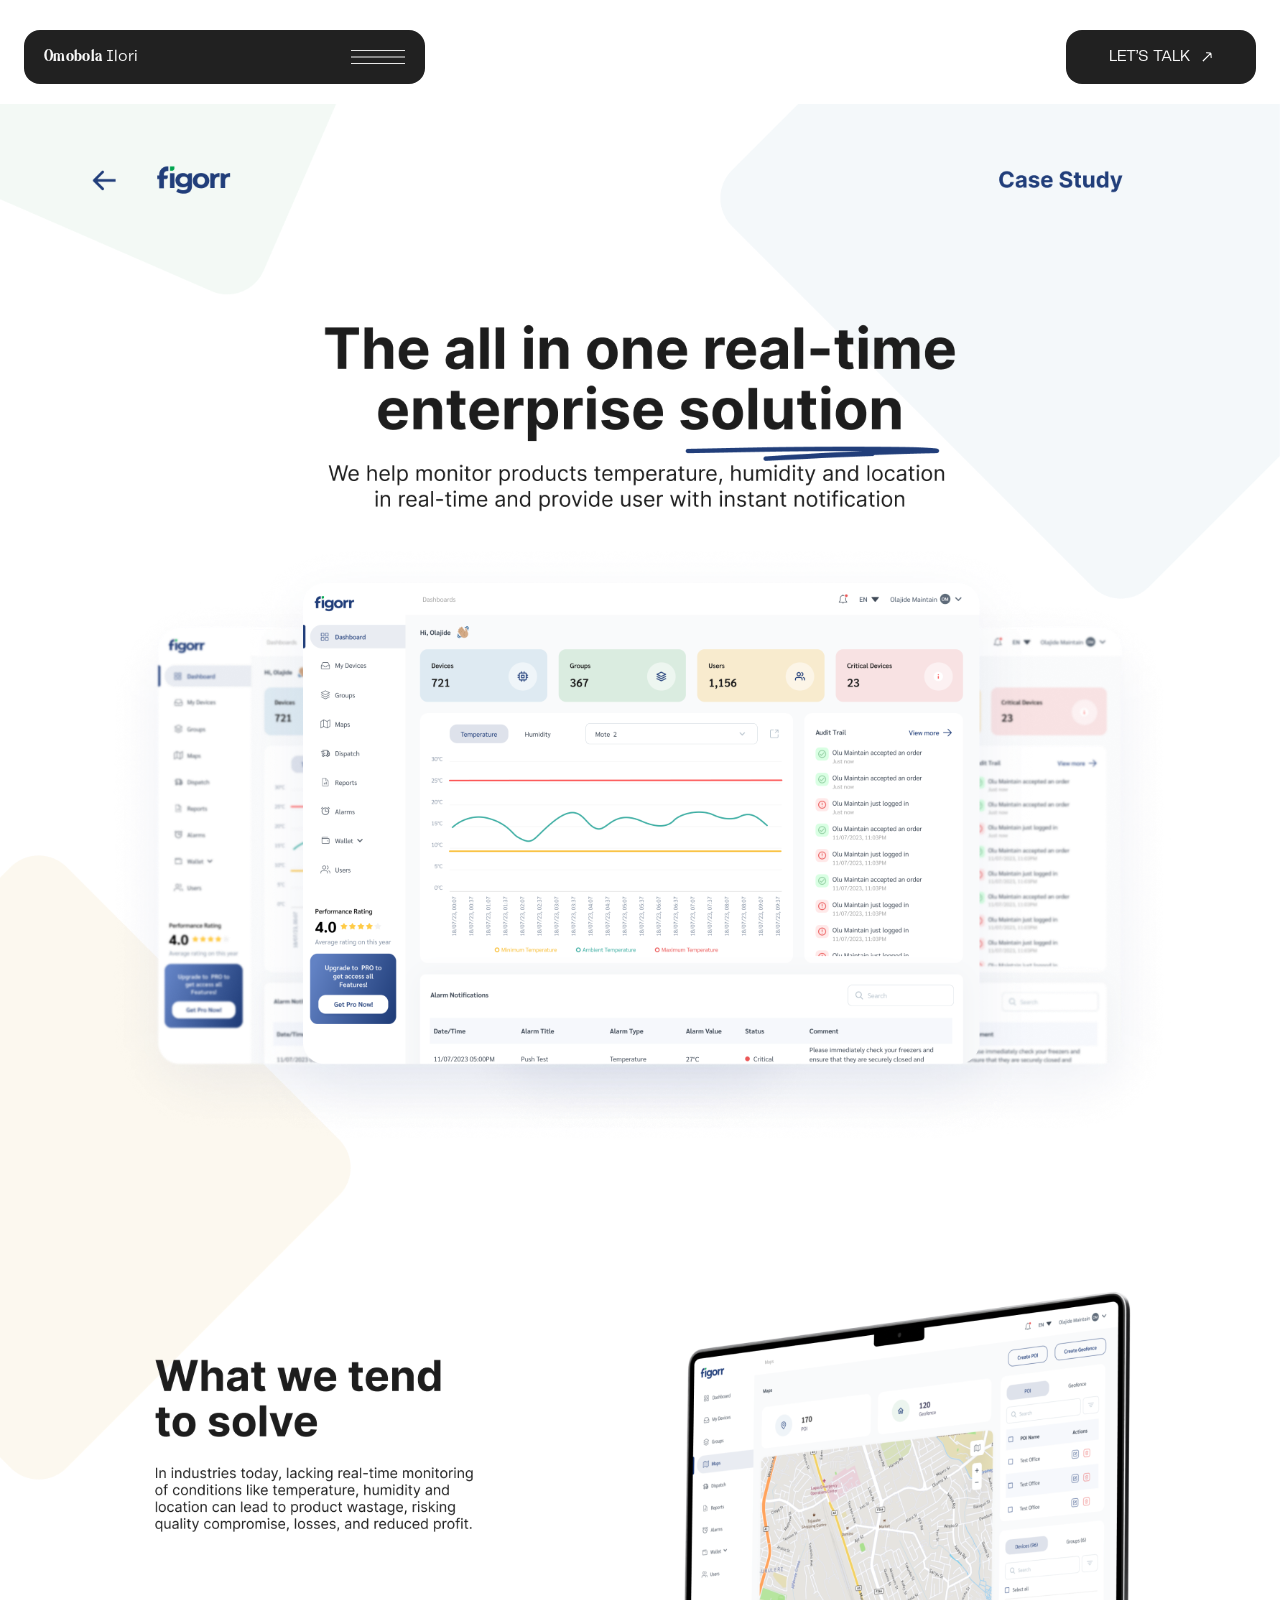
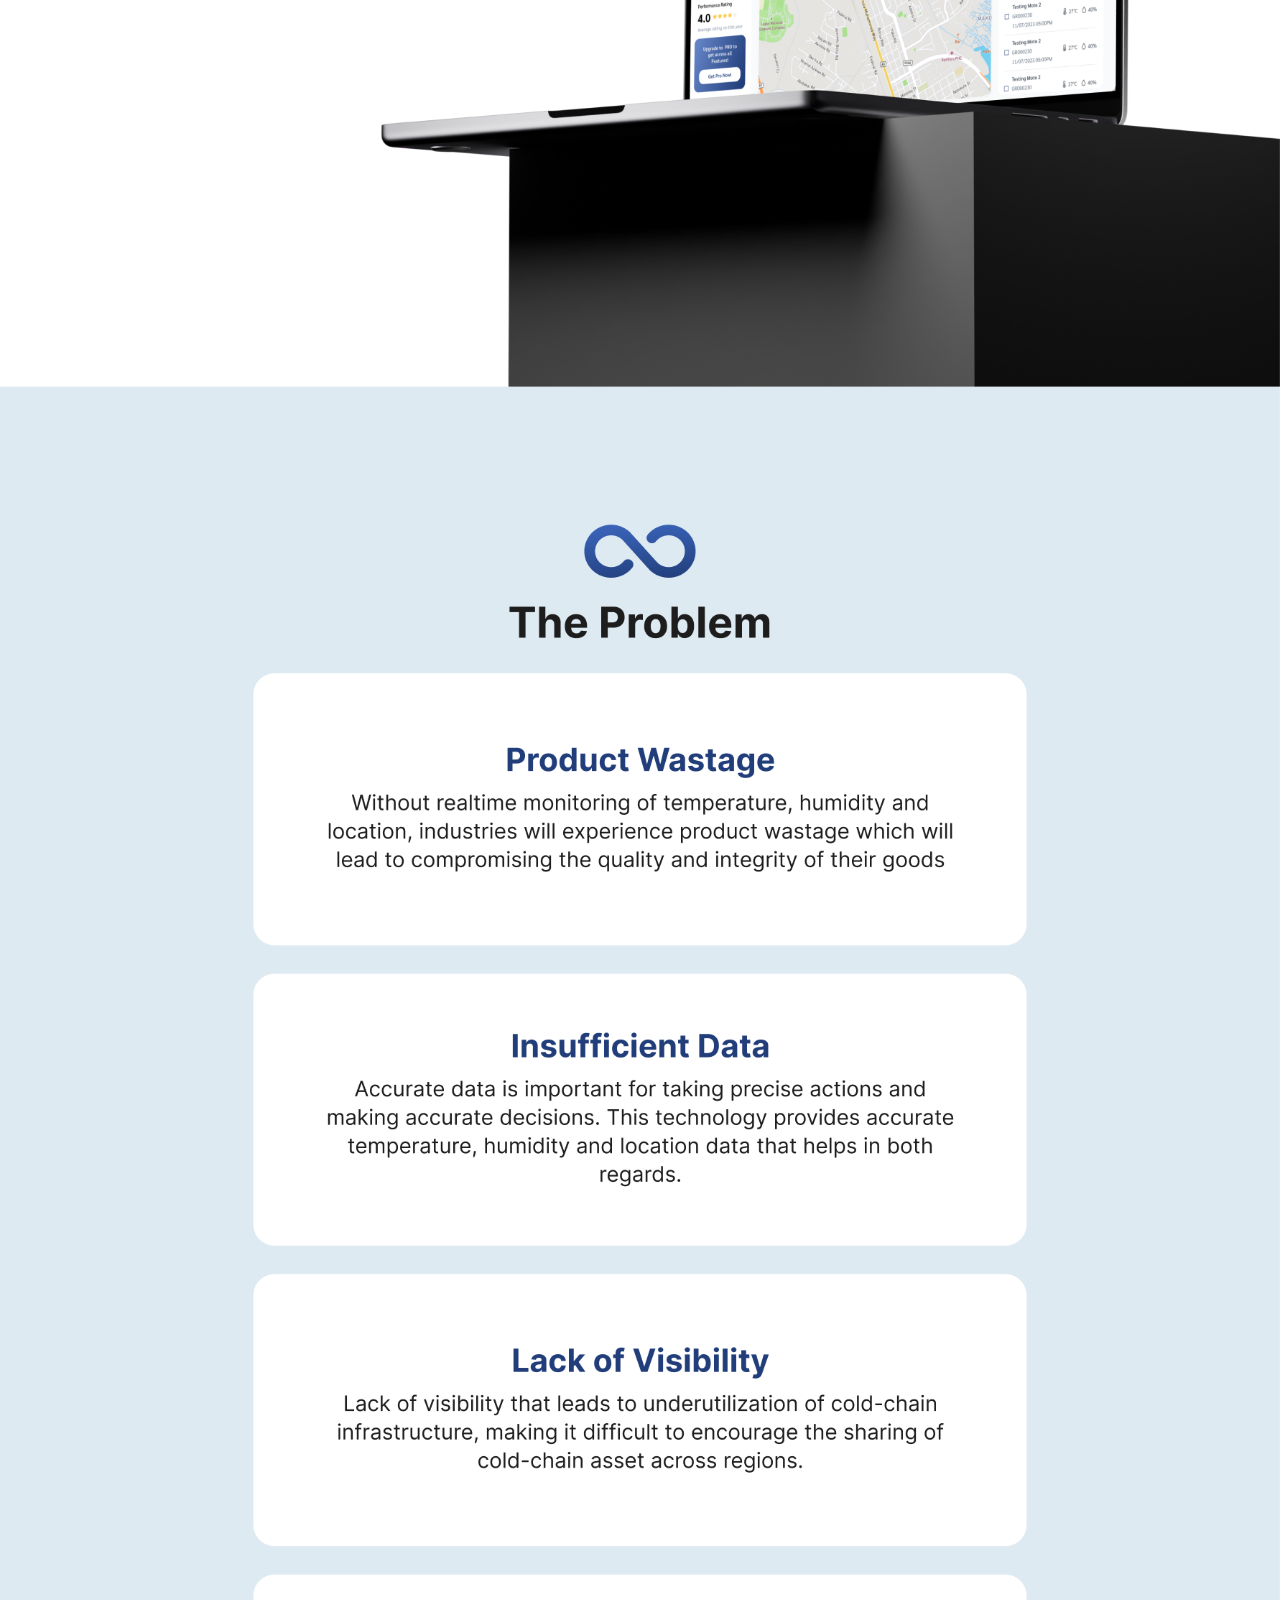
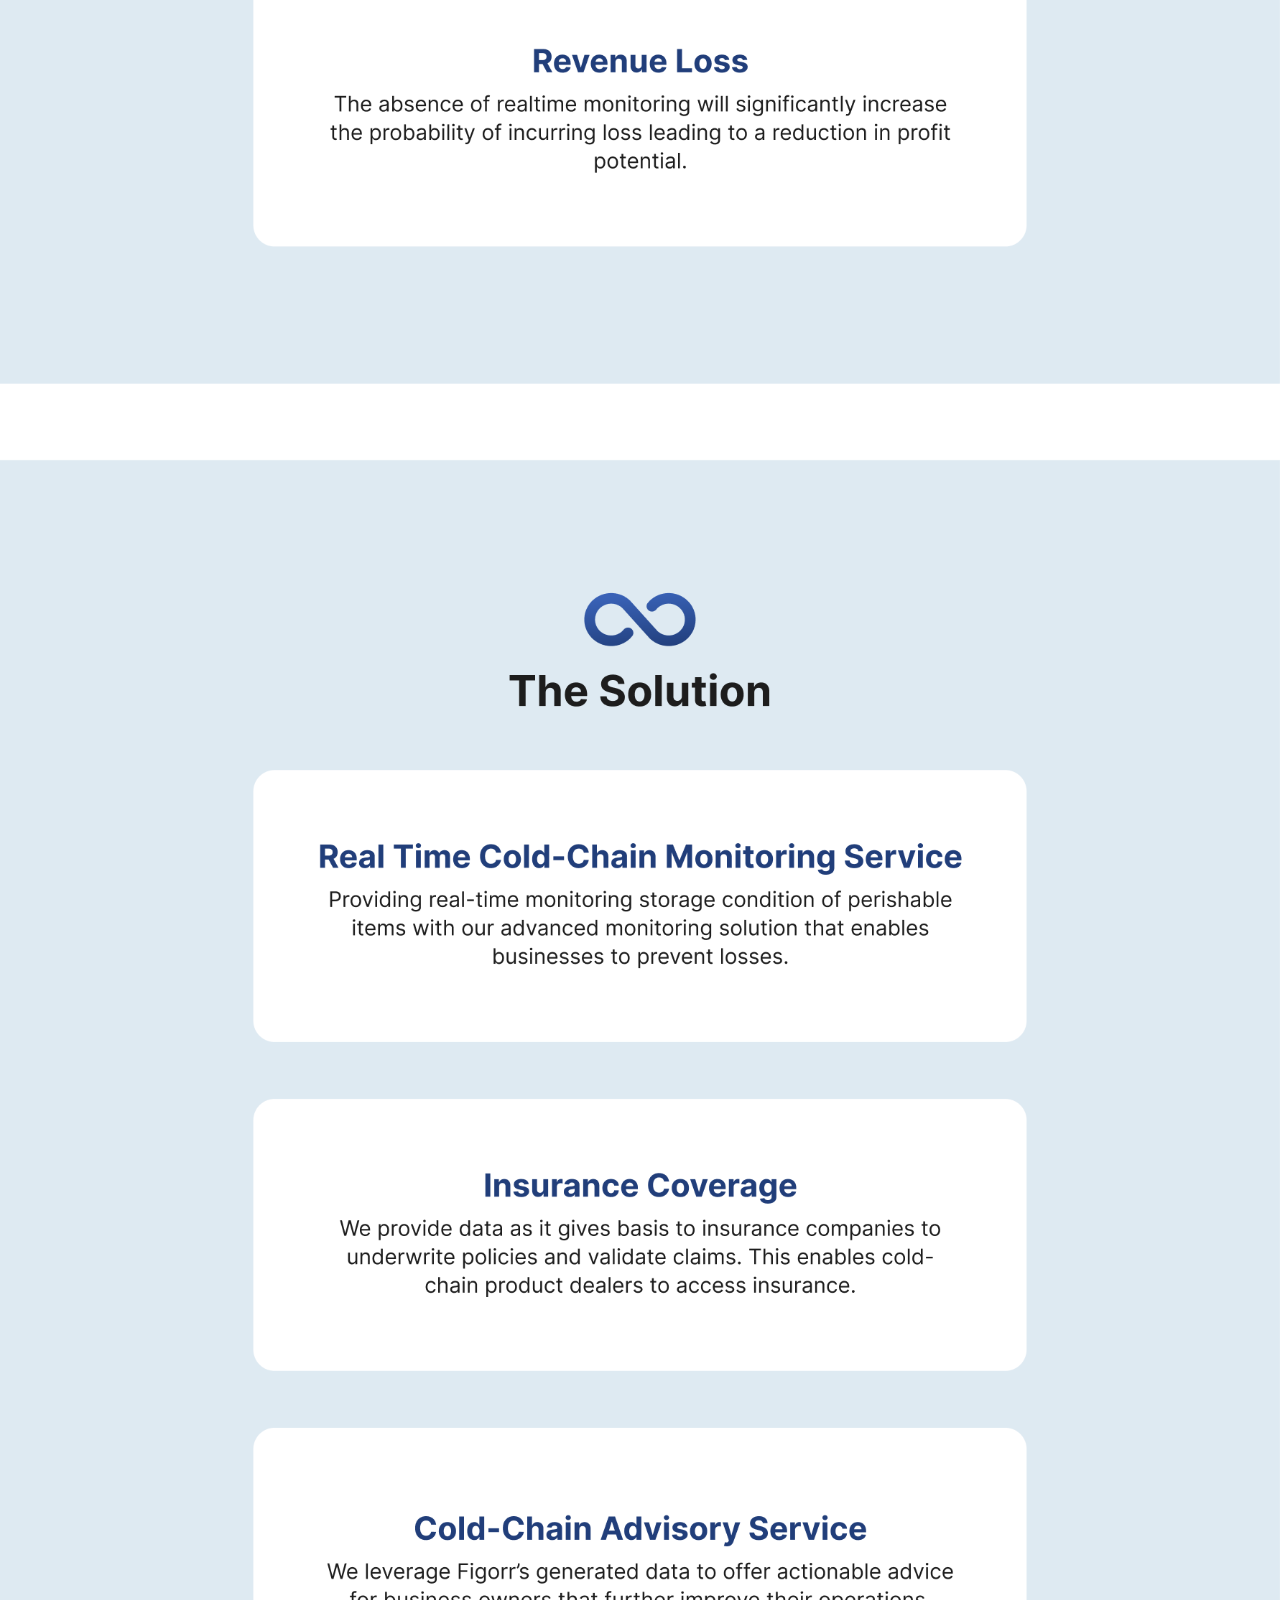
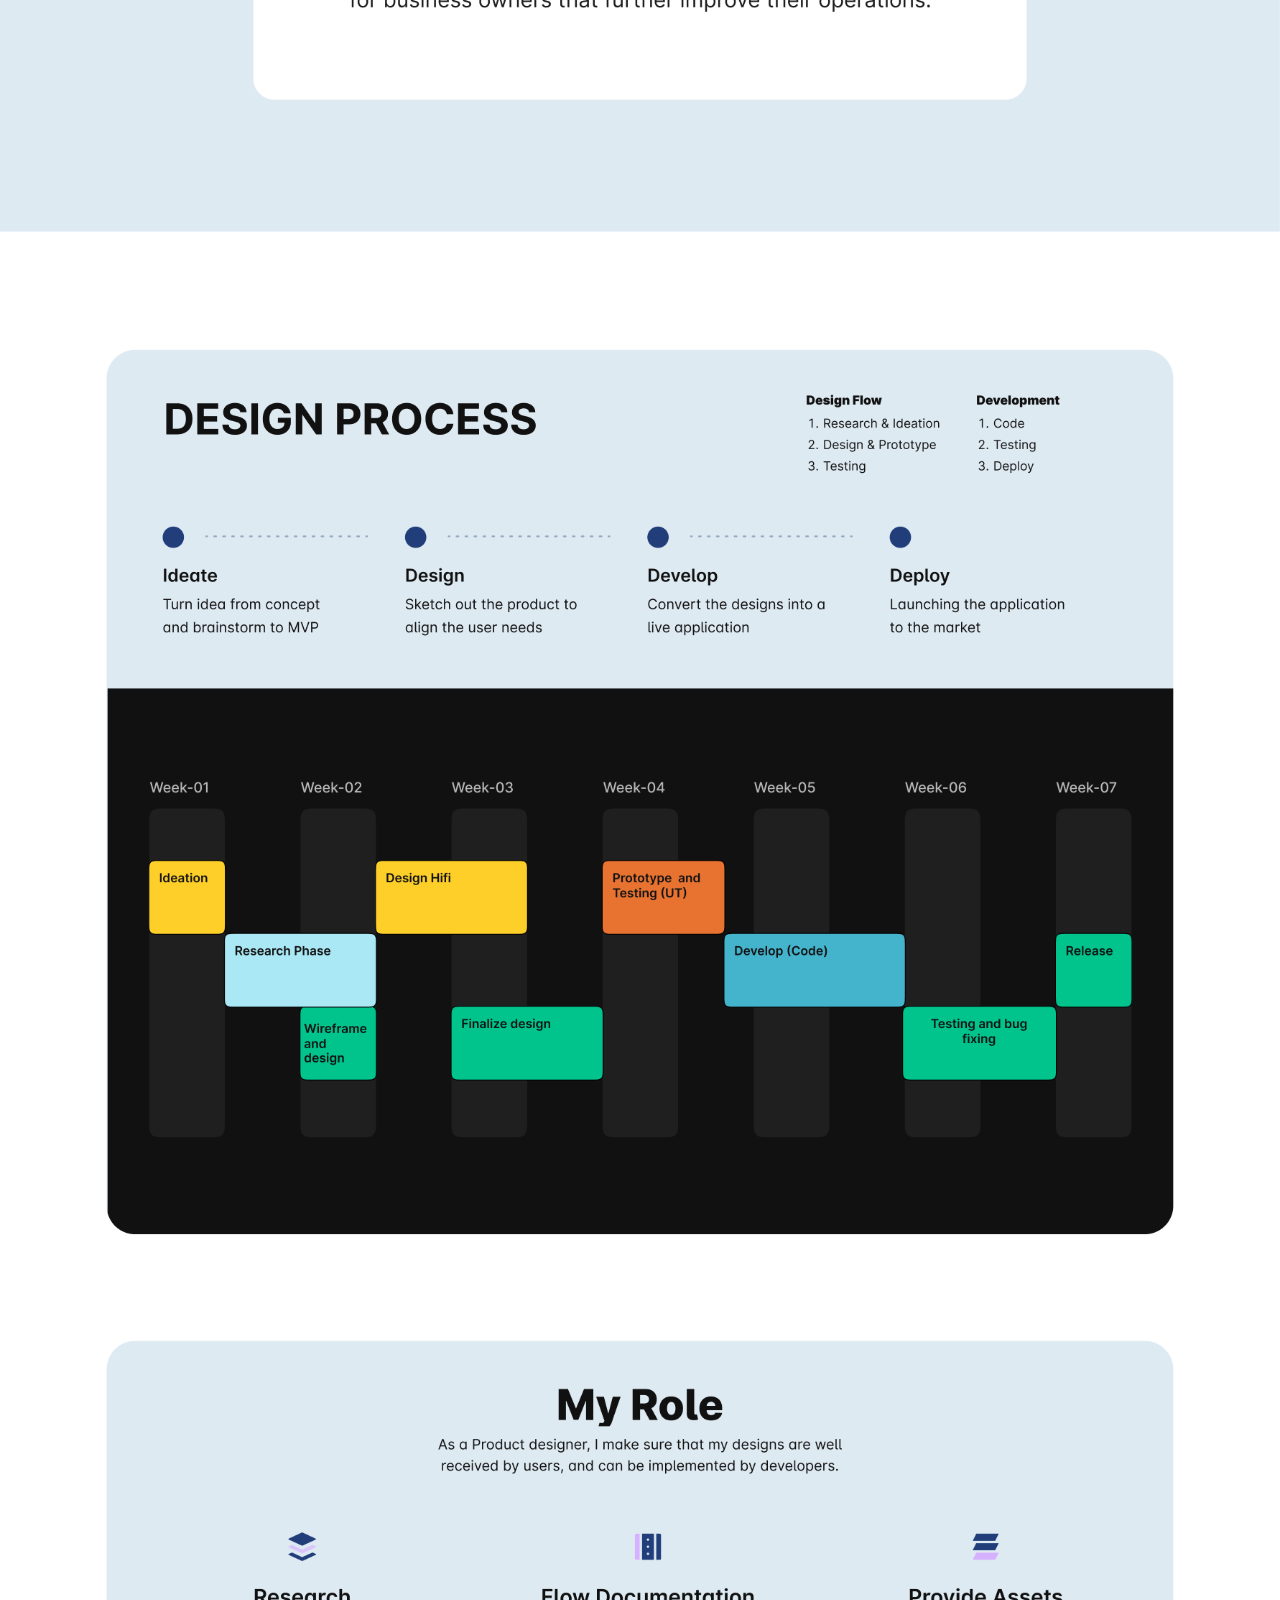
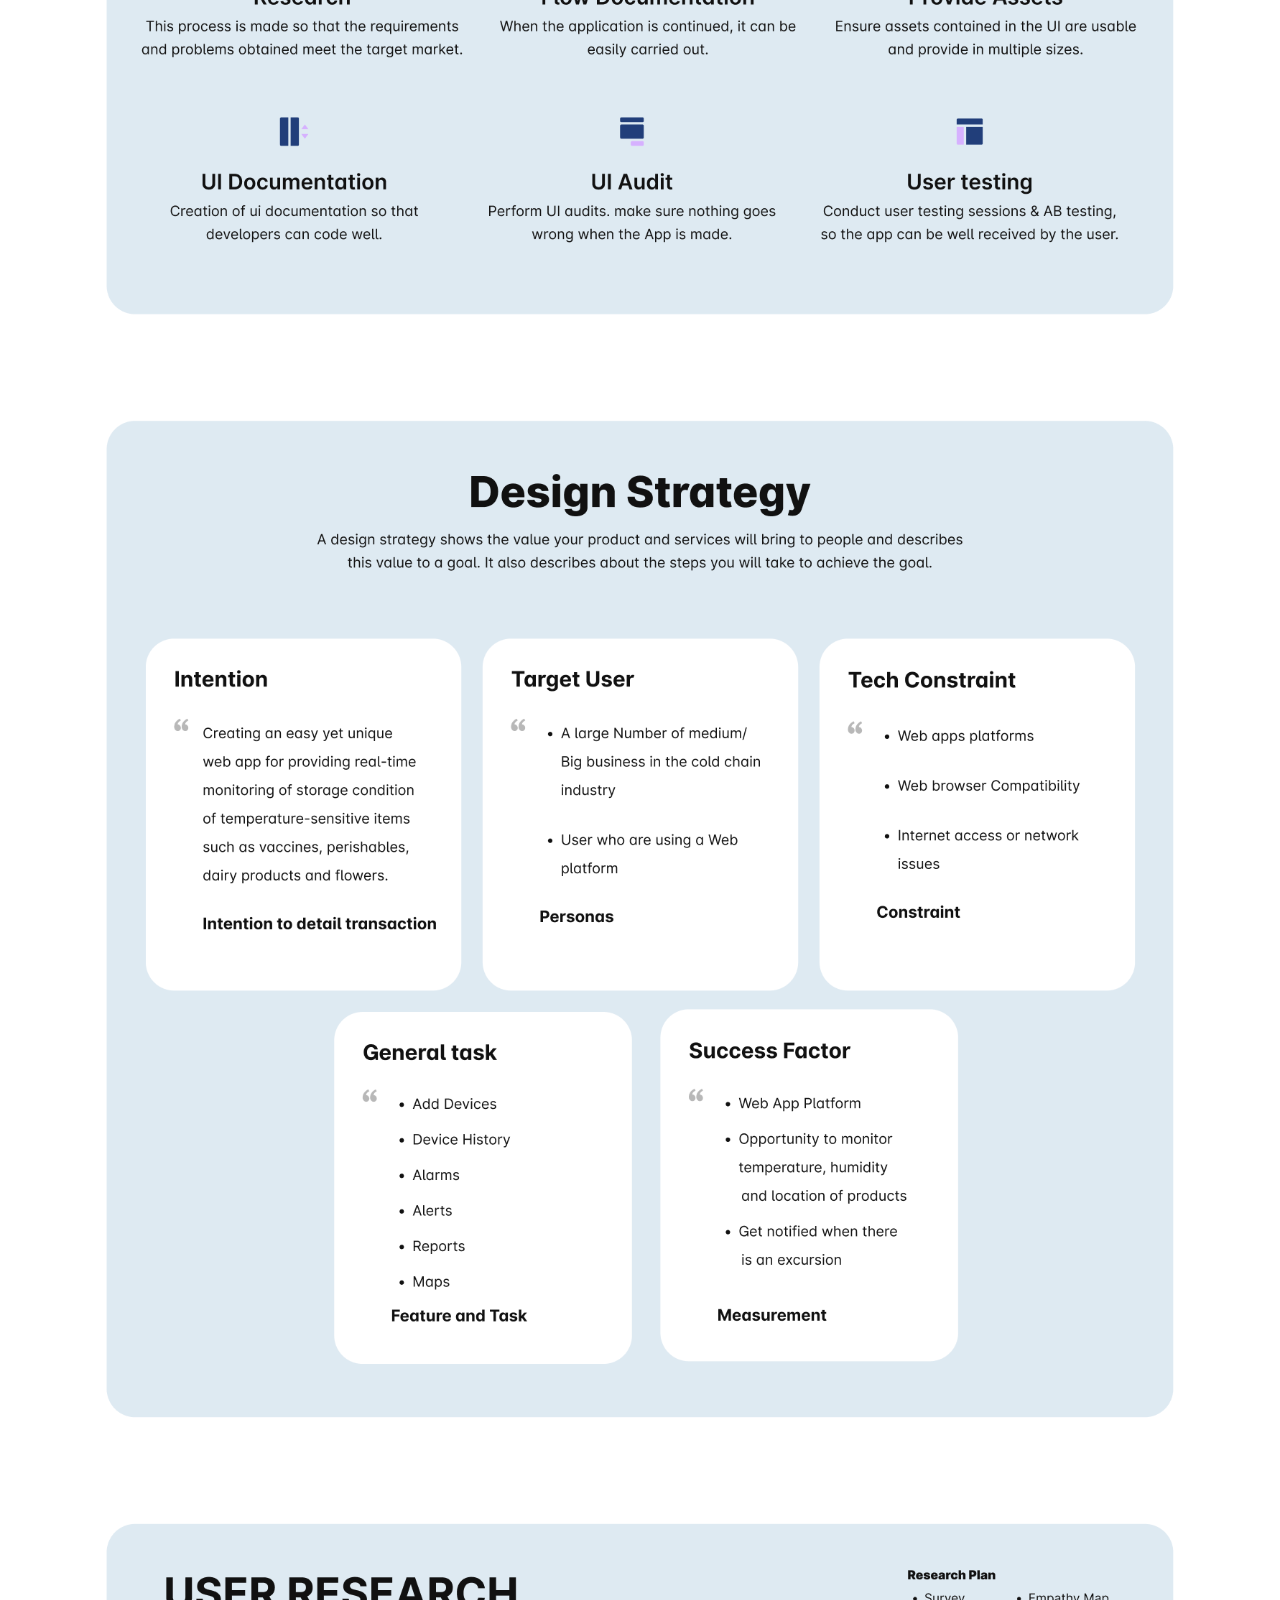
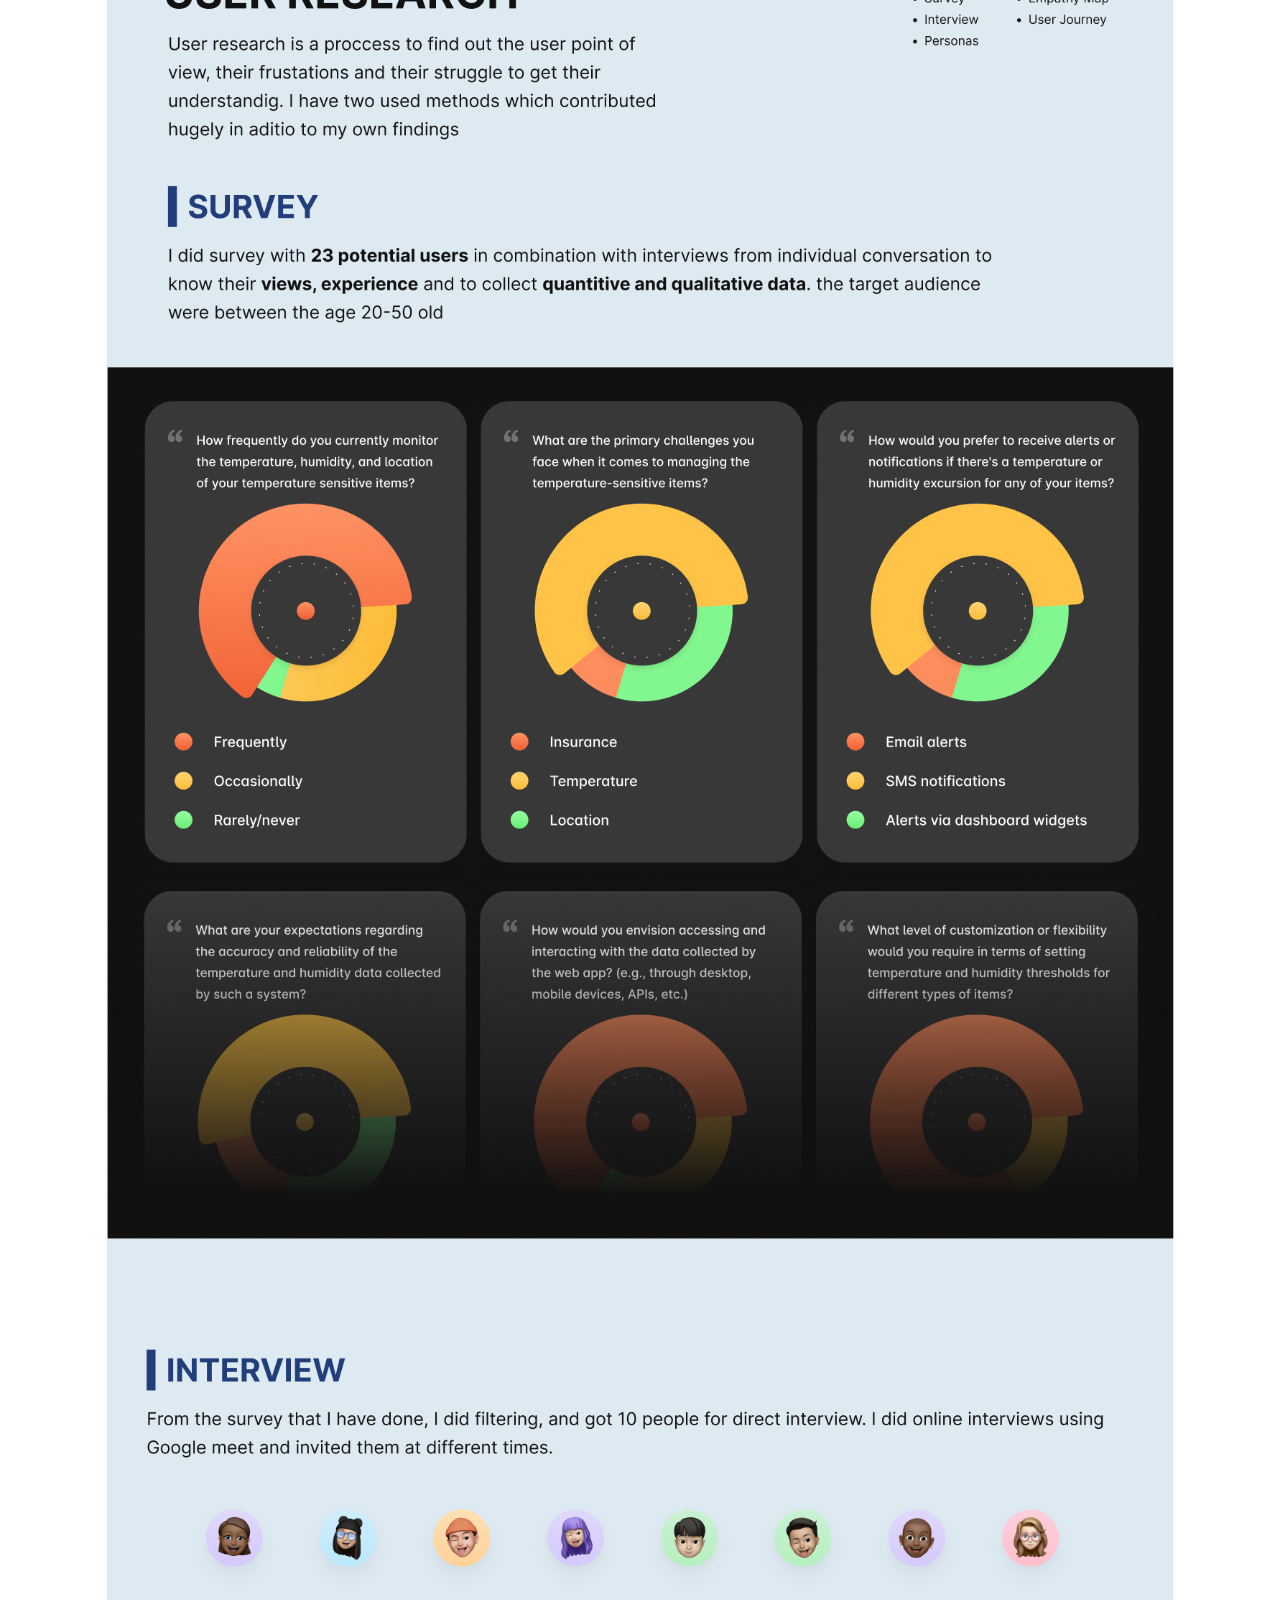
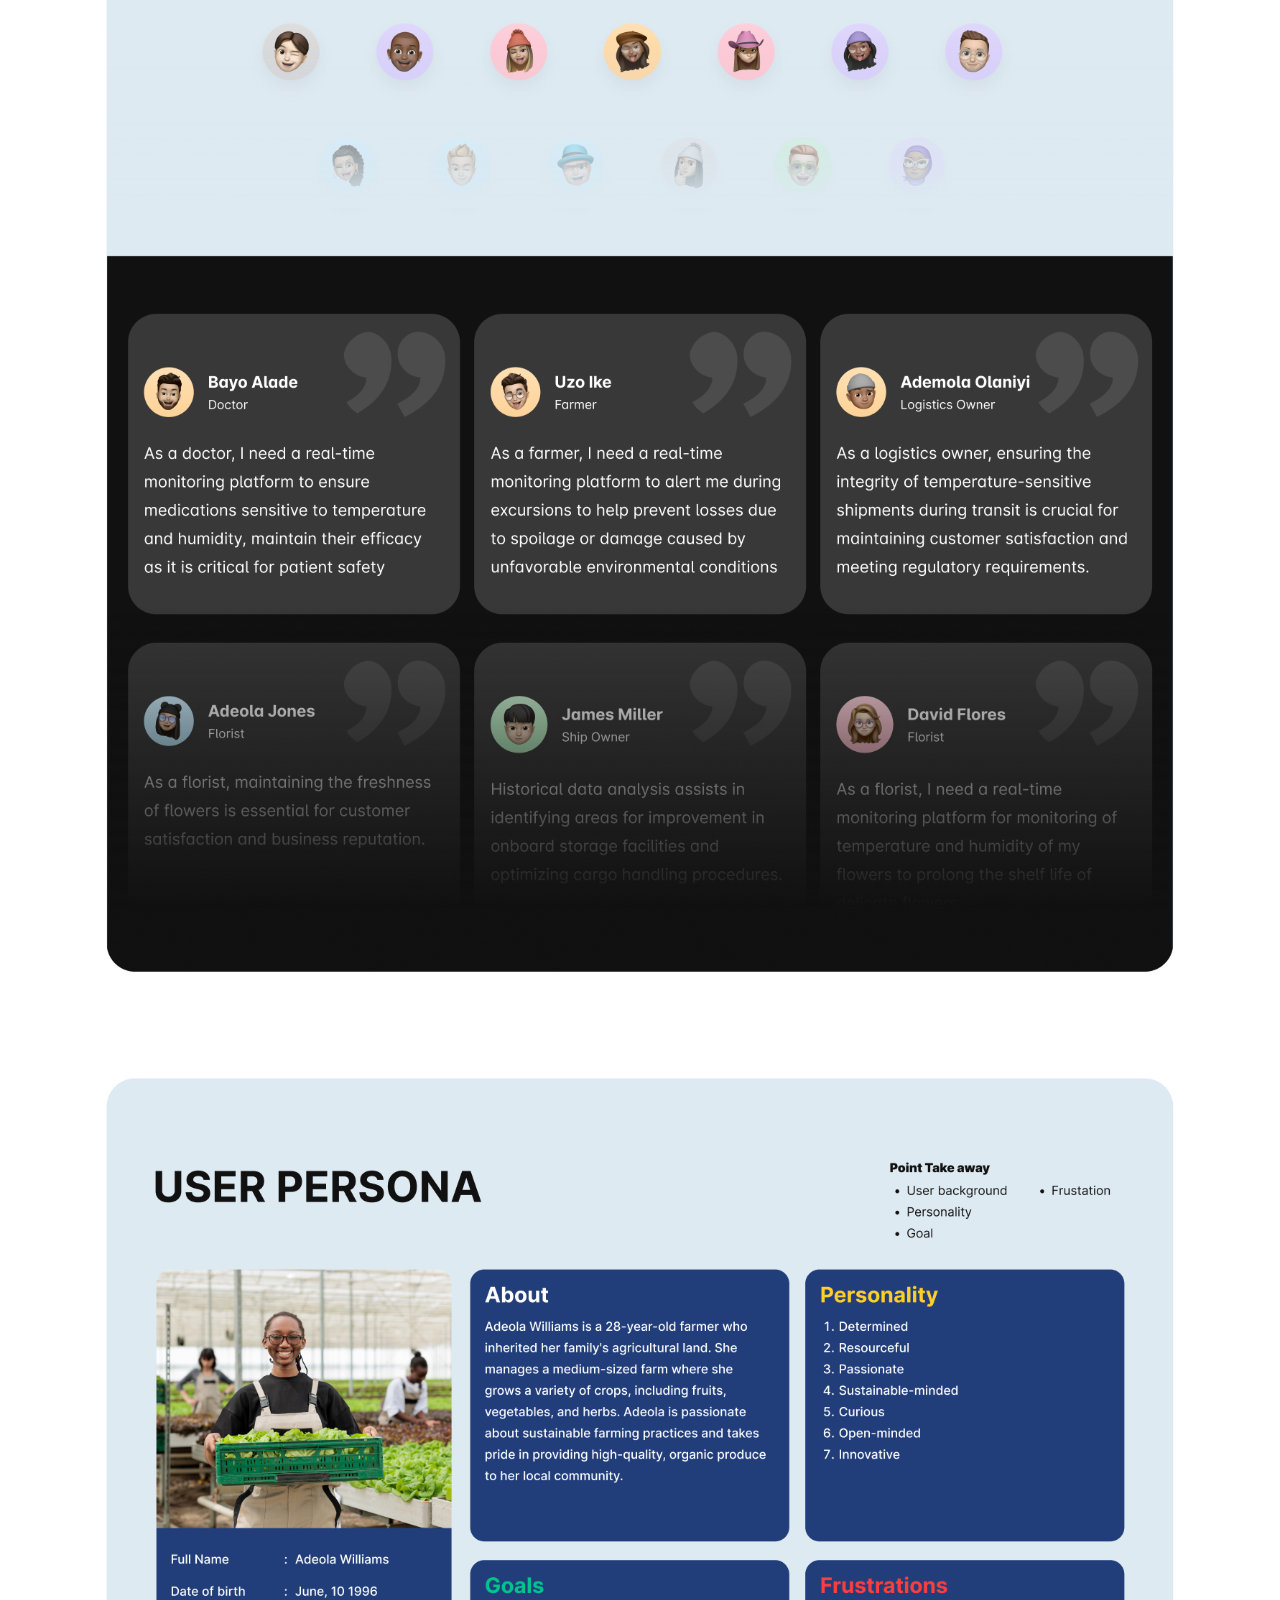
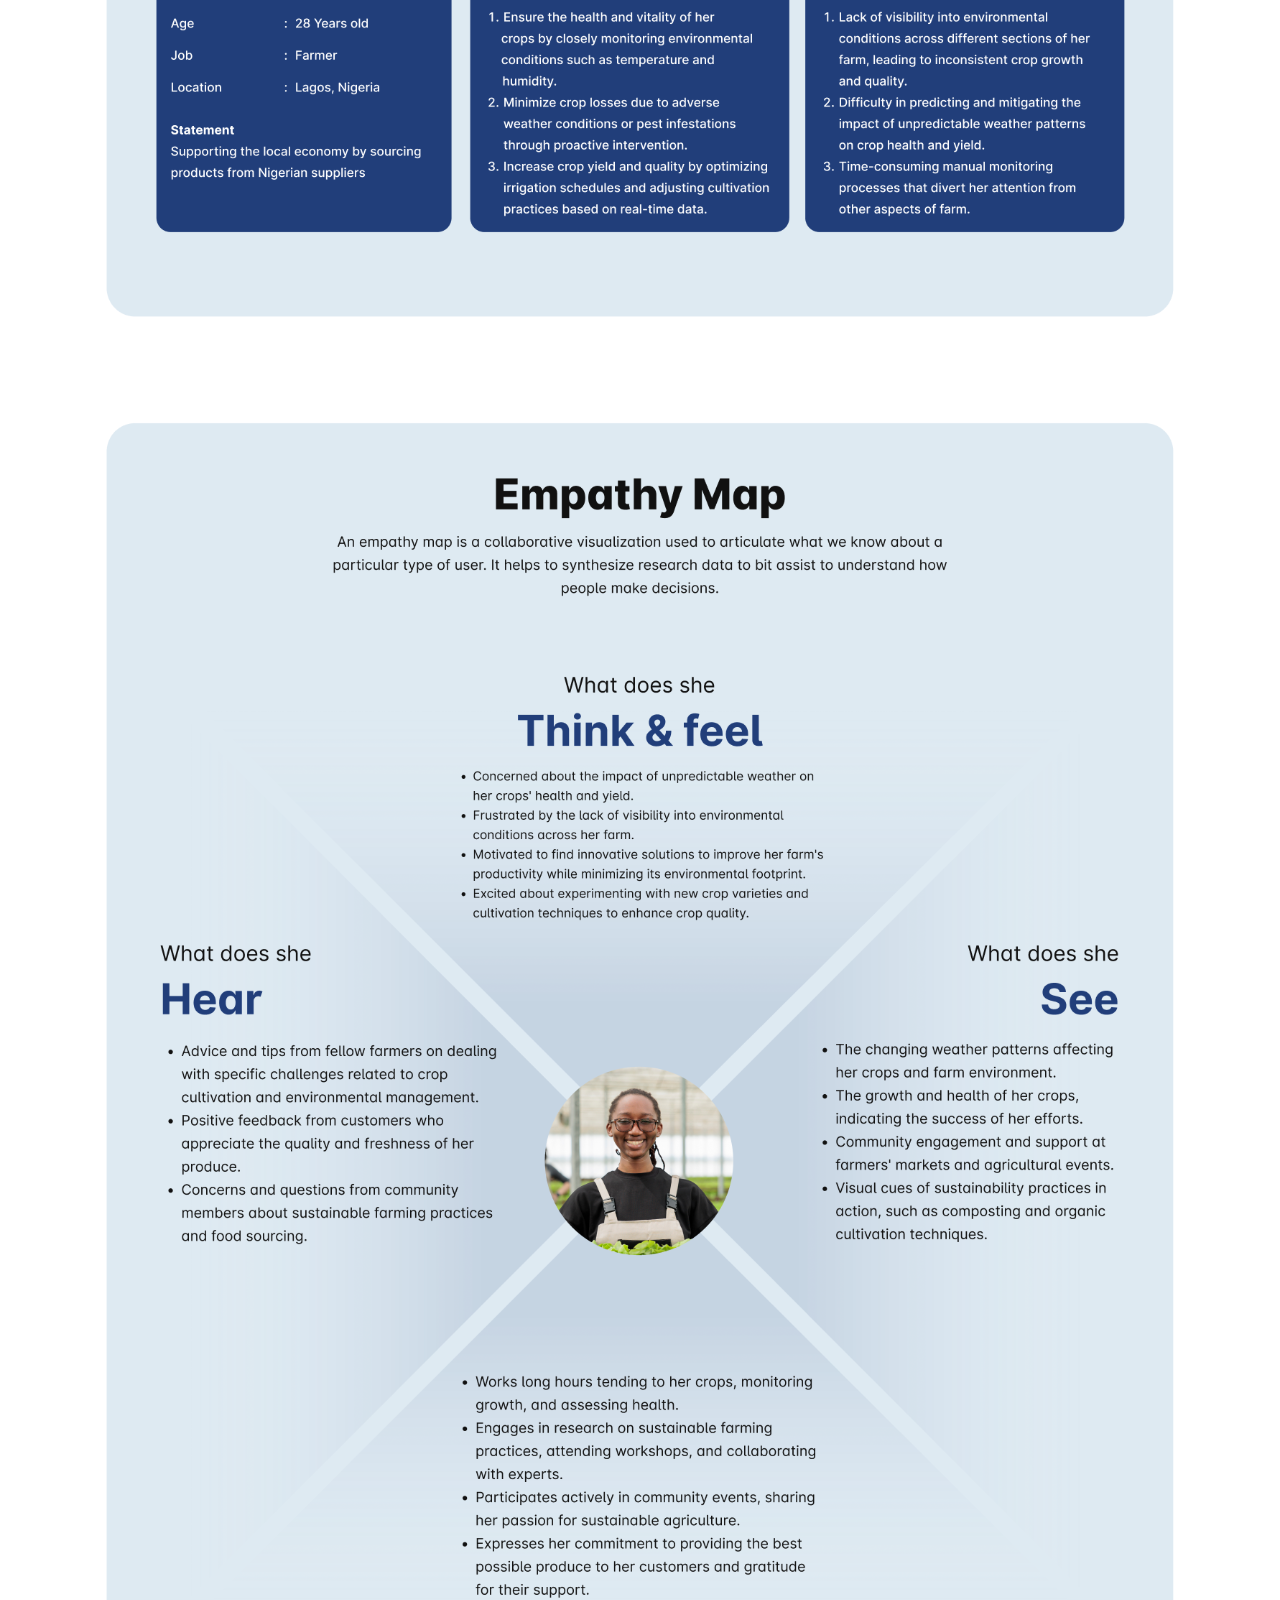
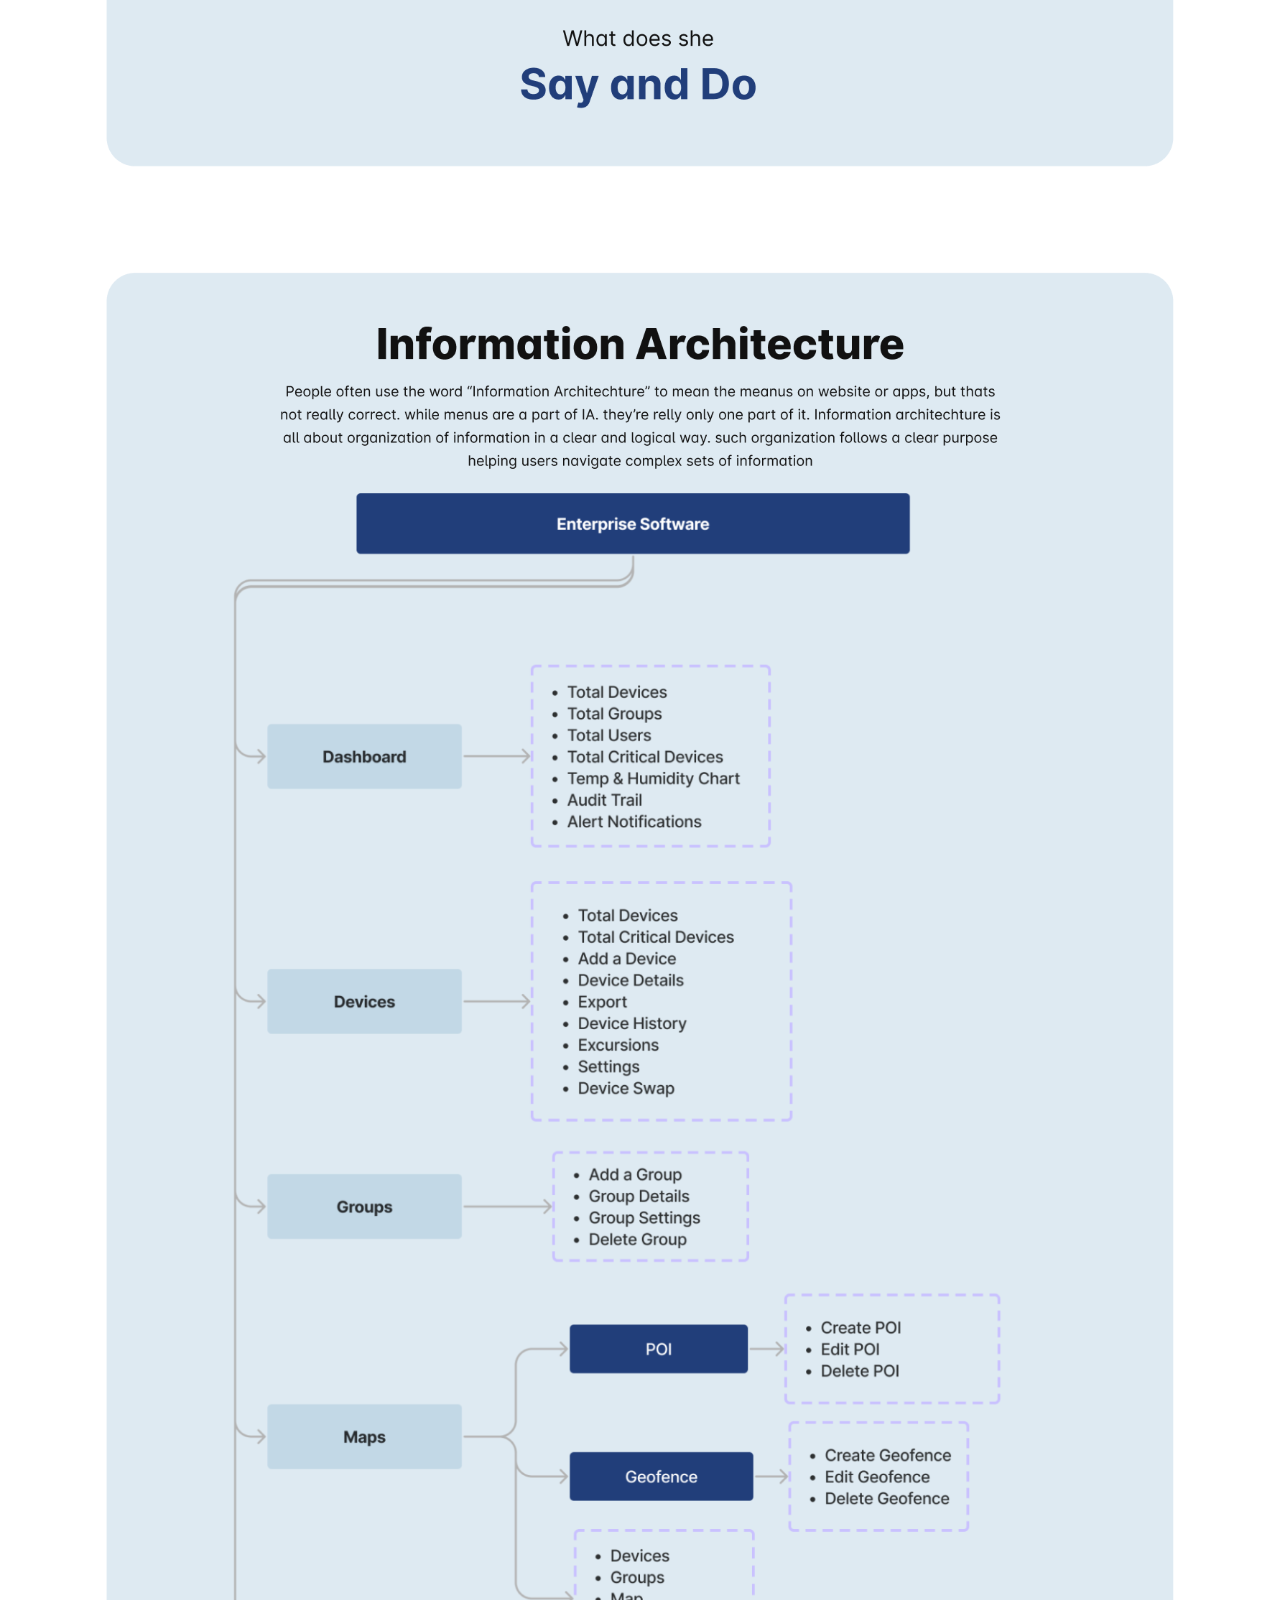
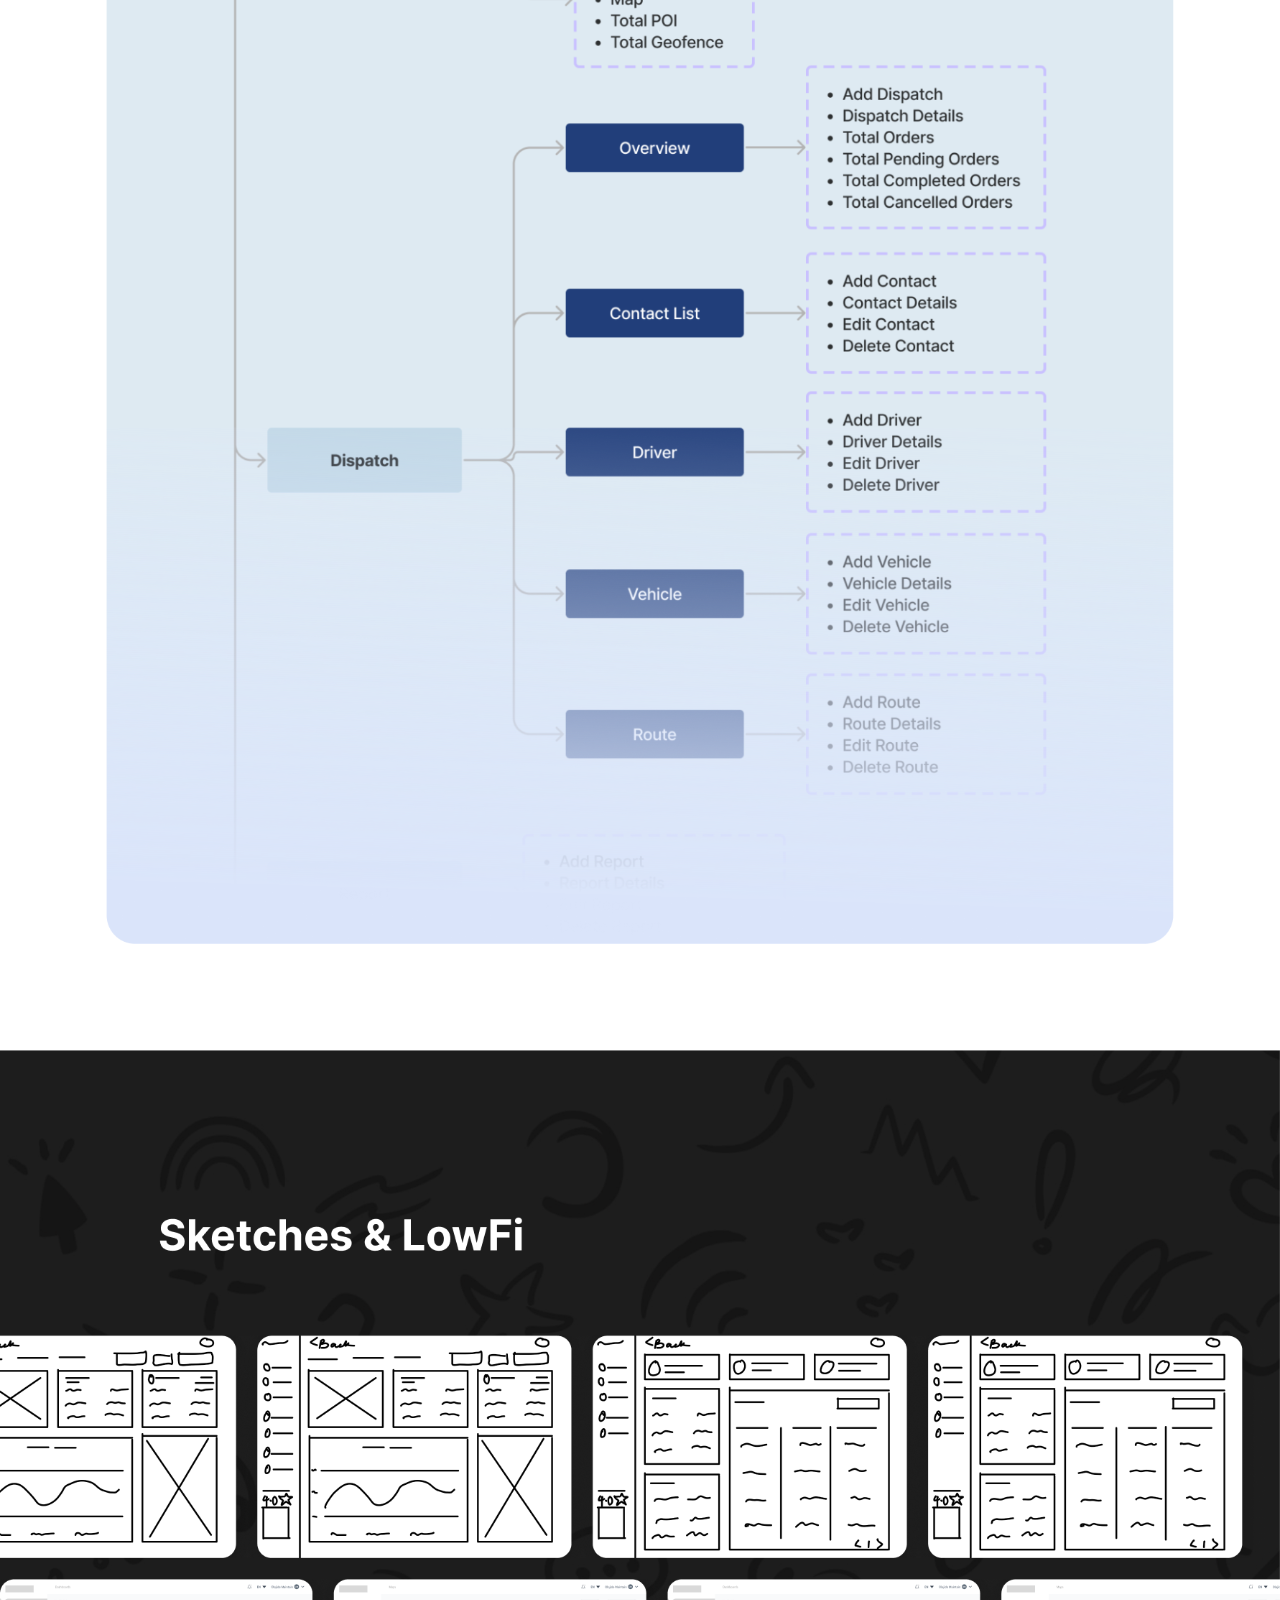
==== figorr-case-study.html @ 9725df2d "Update Acorn case study imagery" ====
<!doctype html>
<html lang="en">
  <head>
    <meta charset="UTF-8" />
    <meta name="viewport" content="width=device-width, initial-scale=1.0" />
    <meta name="description" content="Figorr enterprise product design case study by Omobola Ilori." />
    <title>Figorr Case Study | Omobola Ilori</title>
    <link rel="stylesheet" href="./styles.css?v=20260927-loader-6" />
  </head>
  <body class="case-study-body is-loading">
    <div class="site-loader" data-site-loader role="status" aria-live="polite" aria-label="Loading portfolio">
      <span class="site-loader-count" data-loader-count>000</span>
    </div>
    <main class="case-study-page" data-node-id="1:37743">
      <header class="site-header" aria-label="Primary navigation">
        <div class="brand-menu">
          <div class="brand-menu-head">
            <a class="brand" href="./index.html" aria-label="Omobola Ilori home"><span class="brand-mark">Omobola</span> Ilori</a>
            <button class="menu-button" type="button" aria-label="Open menu" aria-expanded="false" aria-controls="site-menu">
              <img class="menu-open-icon" src="./assets/images/menu-lines.svg" alt="" />
              <img class="menu-close-icon" src="./assets/images/menu-close.svg" alt="" />
            </button>
          </div>
          <nav id="site-menu" class="menu-panel" aria-label="Site pages" aria-hidden="true">
            <div class="menu-pages">
              <a href="./about.html">About</a>
              <a href="./works.html">Works</a>
              <a href="https://mail.google.com/mail/u/0/?fs=1&amp;tf=cm&amp;source=mailto&amp;su=Let%27s+work+together&amp;to=bolailori16@gmail.com&amp;body=Hi+Omobola,%0D%0A%0D%0AI%27d+love+to+discuss+a+project+with+you.%0D%0A" target="_blank" rel="noreferrer">Contact</a>
            </div>
            <img class="menu-divider" src="./assets/images/menu-divider.svg" alt="" />
            <div class="menu-socials">
              <a href="http://linkedin.com/in/omobolailori" target="_blank" rel="noreferrer">LINKEDIN <img src="./assets/images/arrow.svg" alt="" /></a>
              <a href="https://www.behance.net/iloribola" target="_blank" rel="noreferrer">BEHANCE <img src="./assets/images/arrow.svg" alt="" /></a>
            </div>
          </nav>
        </div>
        <a class="talk-pill" href="https://mail.google.com/mail/u/0/?fs=1&amp;tf=cm&amp;source=mailto&amp;su=Let%27s+work+together&amp;to=bolailori16@gmail.com&amp;body=Hi+Omobola,%0D%0A%0D%0AI%27d+love+to+discuss+a+project+with+you.%0D%0A" target="_blank" rel="noreferrer">Let&rsquo;s talk <img src="./assets/images/arrow.svg" alt="" /></a>
      </header>

      <article class="figorr-case-study" aria-labelledby="figorr-case-title">
        <h1 id="figorr-case-title" class="sr-only">Figorr Enterprise Case Study</h1>
        <a class="case-study-back-link" href="./works.html" aria-label="Back to selected works"></a>
        <figure class="case-study-section">
          <img src="./assets/images/figorr-case/figorr-case-study.png" alt="Figorr enterprise product design case study" width="1782" height="32768" />
<section class="figorr-conclusion" aria-labelledby="figorr-conclusion-title" data-node-id="47:62907">
  <div class="figorr-conclusion-heading">
    <h2 id="figorr-conclusion-title">Conclusion</h2>
    <span class="figorr-conclusion-mark" aria-hidden="true"><img src="./assets/images/figorr-case/conclusion-love.svg" alt="" width="62" height="62" /></span>
  </div>
  <p>Thanks for reading. Create an account on&nbsp; <a href="https://enterprise.figorr.com/" target="_blank" rel="noreferrer">www.enterprise.figorr.com</a>&nbsp; and start monitoring <span>all your perishables</span></p>
</section>
        </figure>
      </article>

      <footer class="site-footer" aria-label="Social links">
        <div class="footer-links">
          <a href="https://www.instagram.com/tunmini_/" target="_blank" rel="noreferrer">Instagram <img src="./assets/images/arrow.svg" alt="" /></a>
          <a href="https://twitter.com/tunmini_" target="_blank" rel="noreferrer">Twitter <img src="./assets/images/arrow.svg" alt="" /></a>
          <a href="http://linkedin.com/in/omobolailori" target="_blank" rel="noreferrer">LinkedIn <img src="./assets/images/arrow.svg" alt="" /></a>
          <a href="https://www.behance.net/iloribola" target="_blank" rel="noreferrer">Behance <img src="./assets/images/arrow.svg" alt="" /></a>
          <a href="https://mail.google.com/mail/u/0/?fs=1&amp;tf=cm&amp;source=mailto&amp;su=Let%27s+work+together&amp;to=bolailori16@gmail.com&amp;body=Hi+Omobola,%0D%0A%0D%0AI%27d+love+to+discuss+a+project+with+you.%0D%0A" target="_blank" rel="noreferrer">Contact <img src="./assets/images/arrow.svg" alt="" /></a>
        </div>
      </footer>
    </main>
    <script src="./script.js?v=20260927-loader-4"></script>
  </body>
</html>
---- styles.css ----
@font-face {
  font-family: "Magilio";
  src: url("./assets/fonts/Magilio-Regular.otf") format("opentype");
  font-weight: 400;
  font-style: normal;
  font-display: swap;
}

@font-face {
  font-family: "PP Telegraf";
  src: url("./assets/fonts/PPTelegraf-Regular.otf") format("opentype");
  font-weight: 400;
  font-style: normal;
  font-display: swap;
}

@font-face {
  font-family: "PP Telegraf";
  src: url("./assets/fonts/PPTelegraf-UltraBold.otf") format("opentype");
  font-weight: 800;
  font-style: normal;
  font-display: swap;
}

:root {
  --black: #111111;
  --panel: #212121;
  --white: #f7f7f7;
  --muted: #a8a6a2;
  --edge: max(24px, calc((100vw - 1240px) / 2));
}

* {
  box-sizing: border-box;
}

html,
body {
  width: 100%;
  height: 100%;
  min-height: 100%;
}

body {
  margin: 0;
  overflow-x: hidden;
  background: var(--black);
  color: var(--white);
  font-family: "PP Telegraf", Arial, sans-serif;
  font-weight: 400;
  letter-spacing: 0;
}

body.is-loading {
  overflow: hidden;
}

.site-loader {
  position: fixed;
  z-index: 10000;
  inset: 0;
  display: grid;
  place-items: center;
  overflow: hidden;
  background: var(--black);
  color: var(--white);
  transform: translateY(0);
  will-change: transform;
}

.site-loader.is-leaving {
  transform: translateY(-100%);
  transition: transform 780ms cubic-bezier(0.76, 0, 0.24, 1);
}

.site-loader-count {
  --loader-row-height: 1.12em;
  position: relative;
  display: block;
  width: 2.4em;
  height: var(--loader-row-height);
  overflow: hidden;
  font-family: "Magilio", Georgia, serif;
  font-size: clamp(41px, 7.2vw, 108px);
  font-weight: 400;
  line-height: 1;
  text-align: center;
  color: var(--muted);
  font-variant-numeric: tabular-nums;
  letter-spacing: -3px;
}

.site-loader-reel {
  display: flex;
  width: 100%;
  flex-direction: column;
  align-items: stretch;
  will-change: transform;
}

.site-loader-number {
  display: grid;
  width: 100%;
  height: var(--loader-row-height);
  flex: 0 0 var(--loader-row-height);
  place-items: center;
  white-space: nowrap;
}

@media (max-width: 700px) {
  .site-loader-count {
    font-size: clamp(34px, 11.7vw, 54px);
  }
}

@media (prefers-reduced-motion: reduce) {
  .site-loader.is-leaving {
    opacity: 0;
    transform: none;
    transition: opacity 180ms ease;
  }
}

a {
  color: inherit;
  text-decoration: none;
}

button,
a {
  -webkit-tap-highlight-color: transparent;
}

img {
  display: block;
}

.home {
  position: relative;
  width: 100%;
  min-height: 1176px;
  background: var(--black);
  overflow: hidden;
}

.site-header {
  position: fixed;
  z-index: 10;
  top: 30px;
  left: var(--edge);
  right: var(--edge);
  display: flex;
  align-items: flex-start;
  justify-content: space-between;
}

.brand-menu {
  position: relative;
  width: 401px;
  height: 54px;
  border-radius: 16px;
  background: var(--panel);
  overflow: hidden;
  transition: height 420ms cubic-bezier(0.22, 1, 0.36, 1);
}

.brand-menu.is-open {
  height: 279px;
}

.brand-menu-head {
  position: relative;
  z-index: 2;
  width: 100%;
  height: 54px;
  padding: 16px 20px;
  display: flex;
  align-items: center;
  justify-content: space-between;
}

.brand {
  font-size: 16px;
  line-height: 22px;
  white-space: nowrap;
}

.brand-mark {
  font-family: "Magilio", Georgia, serif;
  letter-spacing: 0.32px;
}

.menu-button {
  position: relative;
  width: 54px;
  height: 20px;
  padding: 0;
  border: 0;
  background: transparent;
  cursor: pointer;
}

.menu-button img {
  position: absolute;
  top: 50%;
  left: 50%;
  transform-origin: center;
  transition: opacity 240ms ease, transform 420ms cubic-bezier(0.22, 1, 0.36, 1);
}

.menu-open-icon {
  width: 54px;
  height: 14px;
  opacity: 1;
  transform: translate(-50%, -50%) rotate(0deg) scale(1);
}

.menu-close-icon {
  width: 50.75px;
  height: 18.94px;
  opacity: 0;
  transform: translate(-50%, -50%) rotate(-18deg) scale(0.84);
}

.brand-menu.is-open .menu-open-icon {
  opacity: 0;
  transform: translate(-50%, -50%) rotate(18deg) scale(0.84);
}

.brand-menu.is-open .menu-close-icon {
  opacity: 1;
  transform: translate(-50%, -50%) rotate(0deg) scale(1);
}

.menu-panel {
  position: absolute;
  top: 70px;
  right: 20px;
  left: 20px;
  opacity: 0;
  visibility: hidden;
  pointer-events: none;
  transform: translateY(-12px);
  transition: opacity 220ms ease 40ms,
    transform 420ms cubic-bezier(0.22, 1, 0.36, 1),
    visibility 0s linear 420ms;
}

.brand-menu.is-open .menu-panel {
  opacity: 1;
  visibility: visible;
  pointer-events: auto;
  transform: translateY(0);
  transition-delay: 90ms, 40ms, 0s;
}

.menu-pages {
  display: grid;
  gap: 20px;
}

.menu-pages a {
  width: max-content;
  height: 23px;
  color: var(--white);
  font-size: 16px;
  line-height: 22px;
  opacity: 0;
  transform: translateY(-8px);
  transition: color 280ms cubic-bezier(0.22, 1, 0.36, 1),
    font-size 280ms cubic-bezier(0.22, 1, 0.36, 1),
    opacity 220ms ease,
    transform 360ms cubic-bezier(0.22, 1, 0.36, 1);
}

.brand-menu.is-open .menu-pages a {
  opacity: 1;
  transform: translateY(0);
}

.brand-menu.is-open .menu-pages a:nth-child(1) {
  transition-delay: 100ms;
}

.brand-menu.is-open .menu-pages a:nth-child(2) {
  transition-delay: 135ms;
}

.brand-menu.is-open .menu-pages a:nth-child(3) {
  transition-delay: 170ms;
}

.menu-divider {
  width: 100%;
  height: 1px;
  margin-top: 28px;
  opacity: 0;
  transform: scaleX(0.82);
  transform-origin: left;
  transition: opacity 200ms ease, transform 420ms cubic-bezier(0.22, 1, 0.36, 1);
}

.brand-menu.is-open .menu-divider {
  opacity: 1;
  transform: scaleX(1);
  transition-delay: 190ms;
}

.menu-socials {
  width: 202px;
  margin-top: 24px;
  display: flex;
  justify-content: space-between;
  opacity: 0;
  transform: translateY(-6px);
  transition: opacity 220ms ease, transform 360ms cubic-bezier(0.22, 1, 0.36, 1);
}

.brand-menu.is-open .menu-socials {
  opacity: 1;
  transform: translateY(0);
  transition-delay: 220ms;
}

.menu-socials a {
  width: 72px;
  height: 32px;
  display: flex;
  flex-direction: column;
  align-items: flex-start;
  justify-content: center;
  gap: 4px;
  font-size: 14px;
  line-height: 19px;
  text-transform: uppercase;
  transition: font-size 280ms cubic-bezier(0.22, 1, 0.36, 1);
}

.menu-socials a:last-child {
  width: 70px;
}

.menu-socials img {
  width: 12px;
  height: 8px;
  transform: rotate(-45deg);
  transition: width 280ms cubic-bezier(0.22, 1, 0.36, 1),
    height 280ms cubic-bezier(0.22, 1, 0.36, 1);
}

.menu-socials a.is-active {
  font-size: 15px;
}

.menu-socials a.is-active img {
  width: 13px;
  height: 9px;
}

.talk-pill {
  width: 190px;
  height: 54px;
  padding: 16px 20px;
  border-radius: 16px;
  background: var(--panel);
  color: var(--white);
  display: inline-flex;
  align-items: center;
  justify-content: center;
  gap: 10px;
  font-size: 16px;
  line-height: 22px;
  text-transform: uppercase;
  opacity: 1;
  transition: color 280ms cubic-bezier(0.22, 1, 0.36, 1),
    font-size 280ms cubic-bezier(0.22, 1, 0.36, 1),
    opacity 280ms cubic-bezier(0.22, 1, 0.36, 1);
}

.talk-pill img,
.footer-links img {
  width: 12px;
  height: 8px;
  transform: rotate(-45deg);
}

.talk-pill img {
  transition: width 280ms cubic-bezier(0.22, 1, 0.36, 1),
    height 280ms cubic-bezier(0.22, 1, 0.36, 1);
}

.talk-pill:hover,
.talk-pill:focus-visible {
  color: var(--white);
  font-size: 17px;
  opacity: 1;
}

.talk-pill:hover img,
.talk-pill:focus-visible img {
  width: 14px;
  height: 10px;
}

.hero {
  position: relative;
  width: 100%;
  height: 1040px;
}

.hero-greeting {
  position: absolute;
  top: 218px;
  left: var(--edge);
  margin: 0;
  font-size: 18px;
  line-height: 25px;
}

.polaroid {
  position: absolute;
  z-index: 2;
  top: 230px;
  left: calc(50% - 505px);
  width: 368.44px;
  height: 454.52px;
  margin: 0;
  background: #ffffff;
  color: #000000;
  overflow: hidden;
  transform: rotate(-2.78deg);
}

.portrait-crop {
  position: absolute;
  top: 8.55px;
  left: 10.76px;
  width: 346.92px;
  height: 372.75px;
  overflow: hidden;
}

.portrait-crop img {
  position: absolute;
  inset: 0;
  width: 100%;
  height: 100%;
  object-fit: cover;
  transform: scale(1.08) rotate(2.78deg);
}

.polaroid figcaption {
  position: absolute;
  top: 396.85px;
  left: 17.22px;
  display: grid;
  gap: 2px;
  line-height: 1;
}

.polaroid strong {
  font-size: 14.63px;
  font-weight: 800;
}

.polaroid span {
  font-size: 13.77px;
}

.hero-name {
  position: absolute;
  top: 218px;
  left: calc(50% - 66px);
  z-index: 1;
}

.hero-name p {
  margin: 0;
  font-size: 18px;
  line-height: 25px;
  white-space: nowrap;
}

.hero-name em {
  font-style: italic;
}

.hero-name h1 {
  margin: -5px 0 0;
  color: var(--muted);
  font-family: "Magilio", Georgia, serif;
  font-size: 190.4px;
  font-weight: 400;
  line-height: 1.1;
  text-transform: uppercase;
  white-space: nowrap;
}

.hero-copy {
  position: absolute;
  top: 838px;
  left: var(--edge);
  width: 358px;
  margin: 0;
  font-size: 16px;
  line-height: 22px;
  text-transform: uppercase;
}

.work-teaser {
  position: absolute;
  top: 682px;
  right: 19px;
  width: 384px;
  height: 344px;
}

.work-links {
  position: absolute;
  z-index: 2;
  top: 147px;
  left: 0;
  width: 88px;
  display: flex;
  flex-direction: column;
  align-items: flex-end;
  font-size: 16px;
  line-height: 22px;
  text-transform: uppercase;
}

.work-label {
  width: 88px;
  height: 30px;
  margin-bottom: 4px;
  border: 1px solid rgba(255, 255, 255, 0.5);
  border-radius: 16px;
  display: flex;
  align-items: center;
  justify-content: center;
}

.work-item {
  display: inline-flex;
  align-items: center;
  justify-content: flex-end;
  white-space: nowrap;
}

.work-item img {
  width: 12px;
  height: 8px;
  max-width: 0;
  margin-left: 0;
  opacity: 0;
  overflow: hidden;
  transform: translateX(-5px) rotate(-45deg);
  transform-origin: center;
  transition: max-width 280ms cubic-bezier(0.22, 1, 0.36, 1),
    margin-left 280ms cubic-bezier(0.22, 1, 0.36, 1),
    opacity 180ms ease-out,
    transform 280ms cubic-bezier(0.22, 1, 0.36, 1);
}

.work-item:hover img,
.work-item:focus-visible img {
  max-width: 12px;
  margin-left: 6px;
  opacity: 1;
  transform: translateX(0) rotate(-45deg);
}


.project-carousel-auto {
  overflow: hidden;
}
.project-carousel-auto .project-carousel-track {
  width: max-content;
  min-width: 100%;
  overflow: visible;
  scroll-snap-type: none;
  cursor: default;
  animation: octupus-carousel-loop 64s linear infinite;
  will-change: transform;
}
.project-carousel-auto .project-carousel-sequence {
  flex: none;
  display: flex;
  gap: 20px;
  margin-right: 20px;
}
.project-carousel-auto .project-slide {
  background: none;
}
.project-carousel-auto .project-slide img {
  width: 100%;
  height: 100%;
  object-fit: cover;
}
.project-carousel-auto:hover .project-carousel-track,
.project-carousel-auto:focus-within .project-carousel-track,
.project-carousel-auto:active .project-carousel-track {
  animation-play-state: paused;
}
@keyframes octupus-carousel-loop {
  to { transform: translate3d(-50%, 0, 0); }
}

@media (prefers-reduced-motion: reduce) {
  .brand-menu,
  .talk-pill,
  .talk-pill img,
  .menu-button img,
  .menu-panel,
  .menu-pages a,
  .menu-divider,
  .menu-socials,
  .menu-socials a,
  .menu-socials img,
  .work-item img,
  .footer-links a,
  .footer-links img {
    transition: none;
  }
}

.orbit-media {
  position: absolute;
  top: 0;
  right: 0;
  width: 344px;
  height: 344px;
  border: 0;
  object-fit: cover;
  background: var(--black);
  transform: translateZ(0);
  will-change: transform;
}

.site-footer {
  position: absolute;
  right: 0;
  bottom: 32px;
  left: 0;
  padding: 40px var(--edge) 0;
  border-top: 0.9px solid rgba(255, 255, 255, 0.1);
}

.footer-links {
  display: flex;
  align-items: flex-start;
  justify-content: space-between;
}

.footer-links a {
  width: max-content;
  height: 32px;
  display: flex;
  flex-direction: column;
  align-items: flex-start;
  gap: 4px;
  font-size: 14px;
  line-height: 19px;
  text-transform: uppercase;
  transition: font-size 280ms cubic-bezier(0.22, 1, 0.36, 1);
}

.footer-links img {
  transition: width 280ms cubic-bezier(0.22, 1, 0.36, 1),
    height 280ms cubic-bezier(0.22, 1, 0.36, 1);
}

.footer-links a.is-active {
  font-size: 15px;
}

.footer-links a.is-active img {
  width: 13px;
  height: 9px;
}

@media (hover: hover) {
  .menu-pages a:hover,
  .menu-pages a:focus-visible {
    color: var(--white);
    font-size: 17px;
    opacity: 1;
  }

  .menu-socials a:hover,
  .menu-socials a:focus-visible {
    color: var(--white);
    opacity: 1;
  }
}

@media (max-width: 1100px) {
  .home {
    min-height: 1024px;
  }

  .brand-menu {
    width: min(401px, calc(100vw - 248px));
  }

  .hero {
    height: 900px;
  }

  .hero-name {
    top: 210px;
    left: 42%;
  }

  .hero-name h1 {
    font-size: 14vw;
  }

  .polaroid {
    top: 250px;
    left: 15%;
    width: 294px;
    height: 363px;
  }

  .portrait-crop {
    width: 276px;
    height: 298px;
  }

  .polaroid figcaption {
    top: 317px;
  }

  .hero-copy {
    top: 700px;
    width: 320px;
  }

  .work-teaser {
    top: 680px;
    right: var(--edge);
    width: 320px;
    height: 250px;
  }

  .work-links {
    top: 80px;
  }

  .orbit-media {
    width: 250px;
    height: 250px;
  }
}

.youtube-copy-mobile {
  display: none;
}

@media (max-width: 700px) {
  :root {
    --edge: 20px;
  }

  .home {
    min-height: 980px;
  }

  .site-header {
    top: 20px;
  }

  .brand-menu {
    width: calc(100vw - 40px);
  }

  .talk-pill {
    display: none;
  }

  .hero {
    height: 850px;
  }

  .hero-greeting {
    top: 138px;
  }

  .hero-name {
    top: 136px;
    left: 40%;
  }

  .hero-name p {
    font-size: 14px;
  }

  .hero-name h1 {
    margin-top: 3px;
    font-size: clamp(60px, 20vw, 98px);
  }

  .polaroid {
    top: 230px;
    left: 50%;
    width: 230px;
    height: 285px;
    transform: translateX(-50%) rotate(-2.78deg);
  }

  .portrait-crop {
    top: 7px;
    left: 7px;
    width: 216px;
    height: 231px;
  }

  .polaroid figcaption {
    top: 248px;
    left: 12px;
  }

  .polaroid strong,
  .polaroid span {
    font-size: 11px;
  }

  .hero-copy {
    top: 565px;
    width: calc(100vw - 40px);
    font-size: 14px;
  }

  .work-teaser {
    top: 700px;
    right: var(--edge);
    left: var(--edge);
    width: auto;
    height: 160px;
  }

  .work-links {
    top: 0;
    left: 0;
  }

  .orbit-media {
    width: 160px;
    height: 160px;
  }

  .site-footer {
    bottom: 24px;
    padding-top: 24px;
  }

  .footer-links {
    flex-wrap: wrap;
    gap: 18px 28px;
  }

  .footer-links a {
    min-width: 64px;
    font-size: 12px;
  }
}


/* About page */
.about-page {
  position: relative;
  width: 100%;
  min-height: 4824px;
  overflow: hidden;
  background: var(--black);
}

.about-content {
  position: relative;
  width: 100%;
  height: 4824px;
}

.about-section-title {
  position: absolute;
  left: 50%;
  width: min(1241px, calc(100vw - 80px));
  margin: 0;
  color: var(--muted);
  font-family: "Magilio", Georgia, serif;
  font-size: 170px;
  font-weight: 400;
  line-height: 1;
  text-align: center;
  text-transform: uppercase;
  transform: translateX(-50%);
}

.about-section-title--intro {
  top: 208px;
}

.about-section-title--testimonials {
  top: 2402px;
}

.about-section-title--experience {
  top: 3898px;
}

.about-identities {
  position: absolute;
  top: 357px;
  right: max(105px, var(--edge));
  left: max(105px, var(--edge));
  display: flex;
  justify-content: space-between;
  font-size: 16px;
  line-height: 22px;
  text-transform: uppercase;
}

.about-portrait-card {
  position: absolute;
  top: 423px;
  left: 50%;
  width: 454px;
  height: 549px;
  object-fit: contain;
  transform: translateX(-50%);
}

.about-copy {
  position: absolute;
  color: var(--white);
}

.about-copy h2 {
  margin: 0 0 24px;
  color: var(--muted);
  font-family: "Magilio", Georgia, serif;
  font-size: 59.19px;
  font-weight: 400;
  line-height: 1;
  letter-spacing: 0.59px;
}

.about-copy p {
  margin: 0;
  font-size: 16px;
  line-height: normal;
}

.about-copy p + p {
  margin-top: 18px;
}

.about-copy--purpose {
  top: 1072px;
  left: 50%;
  width: 500px;
  transform: translateX(-50%);
}

.about-copy--purpose p {
  line-height: 22px;
}

.about-copy--youtube {
  top: 1790px;
  left: calc(29.17% + 16px);
  width: 520px;
  transform: translateX(-50%);
}

.about-copy--youtube p {
  line-height: 22px;
}

.about-casual-card {
  position: absolute;
  top: 1697px;
  left: calc(70.83% + 4px);
  width: 391px;
  height: 472px;
  object-fit: contain;
  transform: translateX(-50%);
}

.testimonials-grid {
  position: absolute;
  top: 2652px;
  left: 50%;
  width: 1020px;
  display: grid;
  grid-template-columns: 340px 340px;
  justify-content: space-between;
  row-gap: 86px;
  transform: translateX(-50%);
}

.testimonial {
  width: 340px;
  display: flex;
  flex-direction: column;
  align-items: center;
}

.testimonial--acumen {
  grid-column: 1 / -1;
  justify-self: center;
}

.testimonial-card {
  width: 294px;
  height: 362px;
  object-fit: contain;
}

.testimonial-logo {
  display: block;
  height: 39px;
  margin-top: 12px;
  object-fit: contain;
}

.testimonial-logo--proppal {
  width: 121px;
}

.testimonial-logo--kloza {
  width: 42px;
  opacity: 0.5;
}

.testimonial-logo--acumen {
  width: 101px;
  opacity: 0.5;
}

.testimonial blockquote {
  width: 100%;
  margin: 12px 0 0;
  color: var(--muted);
  font-family: "Magilio", Georgia, serif;
  font-size: 16px;
  line-height: normal;
  letter-spacing: 0.16px;
  text-align: center;
}

.experience-list {
  position: absolute;
  top: 4125px;
  left: 50%;
  display: flex;
  gap: 100px;
  color: var(--white);
  font-size: 16px;
  line-height: normal;
  text-transform: uppercase;
  transform: translateX(-50%);
}

.experience-list article {
  width: 177px;
}

.experience-list p,
.experience-list h3 {
  margin: 0;
  font-size: inherit;
  font-weight: 400;
}

.experience-list h3 {
  margin-top: 8px;
  line-height: 22px;
}

.experience-list article:last-child {
  width: 210px;
}

.about-cta {
  position: absolute;
  top: 4414px;
  left: 50%;
  width: 947px;
  color: var(--muted);
  text-align: center;
  transform: translateX(-50%);
}

.about-cta h2 {
  margin: 0;
  font-size: 58.18px;
  font-weight: 400;
  line-height: normal;
}

.about-cta-actions {
  margin-top: 40px;
  display: flex;
  justify-content: center;
  gap: 24px;
}

.about-cta-button {
  width: 190px;
  height: 54px;
  padding: 16px 20px;
  border-radius: 16px;
  background: var(--panel);
  color: var(--white);
  display: inline-flex;
  align-items: center;
  justify-content: center;
  gap: 10px;
  font-size: 16px;
  line-height: 22px;
  text-transform: uppercase;
  transition: color 280ms cubic-bezier(0.22, 1, 0.36, 1),
    font-size 280ms cubic-bezier(0.22, 1, 0.36, 1);
}

.about-cta-button img {
  width: 12px;
  height: 8px;
  transform: rotate(-45deg);
  transition: width 280ms cubic-bezier(0.22, 1, 0.36, 1),
    height 280ms cubic-bezier(0.22, 1, 0.36, 1);
}

.about-cta-button:hover,
.about-cta-button:focus-visible {
  color: var(--white);
  font-size: 17px;
}

.about-cta-button:hover img,
.about-cta-button:focus-visible img {
  width: 14px;
  height: 10px;
}

@media (prefers-reduced-motion: reduce) {
  .about-cta-button,
  .about-cta-button img {
    transition: none;
  }
}

@media (max-width: 1100px) {
  .about-page {
    min-height: 4380px;
  }

  .about-content {
    height: 4380px;
  }

  .about-section-title {
    width: calc(100vw - 48px);
    font-size: 112px;
  }

  .about-section-title--testimonials {
    top: 2280px;
  }

  .about-section-title--experience {
    top: 3520px;
  }

  .about-copy--youtube {
    left: 28%;
    width: 420px;
  }

  .about-casual-card {
    left: 76%;
    width: 340px;
    height: auto;
  }

  .testimonials-grid {
    top: 2490px;
    width: 800px;
  }

  .experience-list {
    top: 3710px;
    width: calc(100vw - 80px);
    justify-content: space-between;
    gap: 24px;
  }

  .experience-list article {
    width: 160px;
  }

  .about-cta {
    top: 4020px;
    width: calc(100vw - 48px);
  }
}

@media (max-width: 700px) {
  .about-page {
    min-height: 0;
    overflow: hidden;
  }

  .about-content {
    height: auto;
    padding: 160px 20px 100px;
    display: flex;
    flex-direction: column;
    align-items: center;
  }

  .about-section-title,
  .about-identities,
  .about-portrait-card,
  .about-copy,
  .about-casual-card,
  .testimonials-grid,
  .experience-list,
  .about-cta {
    position: static;
    transform: none;
  }

  .about-section-title {
    order: initial;
    width: 100%;
    font-size: 56px;
  }

  .about-identities {
    width: 100%;
    margin-top: 2px;
    font-size: 12px;
  }

  .about-portrait-card {
    width: min(100%, 360px);
    height: auto;
    margin-top: 54px;
  }

  .about-copy {
    width: 100%;
  }

  .about-copy h2 {
    font-size: 42px;
  }

  .about-copy--purpose {
    margin-top: 70px;
  }

  .about-copy--youtube {
    margin-top: 100px;
  }

  .about-casual-card {
    width: min(100%, 330px);
    height: auto;
    margin-top: 52px;
  }

  .about-section-title--testimonials {
    margin-top: 120px;
  }

  .testimonials-grid {
    width: 100%;
    margin-top: 60px;
    display: grid;
    grid-template-columns: 1fr;
    gap: 72px;
  }

  .testimonial,
  .testimonial--acumen {
    width: 100%;
    grid-column: auto;
  }

  .testimonial-card {
    width: min(294px, 100%);
    height: auto;
  }

  .about-section-title--experience {
    margin-top: 120px;
  }

  .experience-list {
    width: 100%;
    margin-top: 52px;
    display: flex;
    flex-direction: column;
    align-items: center;
    gap: 54px;
    text-align: center;
  }

  .experience-list article,
  .experience-list article:last-child {
    width: 100%;
  }

  .experience-list p,
  .experience-list h3 {
    font-size: 16px;
    line-height: 22px;
  }

  .experience-list h3 {
    margin-top: 12px;
  }

  .about-cta {
    width: 100%;
    margin-top: 120px;
  }

  .about-cta h2 {
    font-size: 36px;
  }

  .about-cta-actions {
    margin-top: 32px;
    flex-direction: column;
    align-items: center;
  }

  .about-page .site-footer {
    position: static;
    margin-top: 0;
    padding-bottom: 24px;
  }
}


/* Works page */
.works-page {
  width: 100%;
  min-height: 100vh;
  overflow: hidden;
  background: var(--black);
}
.works-content {
  width: 100%;
  padding: 184px 0 120px;
}
.works-inner {
  width: min(1240px, calc(100vw - 80px));
  margin: 0 auto;
}
.works-inner h1 {
  width: 100%;
  height: 160px;
  margin: 0;
  color: var(--muted);
  font-family: "Magilio", Georgia, serif;
  font-size: 145.46px;
  font-weight: 400;
  line-height: normal;
  text-align: right;
  text-transform: uppercase;
  white-space: nowrap;
}
.projects-list {
  width: 100%;
  margin-top: 38px;
  padding-top: 56px;
  border-top: 1px solid rgba(255, 255, 255, 0.1);
}
.project-accordion {
  width: 100%;
  margin: 0 0 56px;
  padding-bottom: 56px;
  border-bottom: 1px solid rgba(255, 255, 255, 0.1);
}
.project-accordion:last-child { margin-bottom: 0; }
.project-toggle {
  width: 100%;
  height: 87px;
  margin: 0;
  padding: 0;
  border: 0;
  color: var(--white);
  background: transparent;
  font: inherit;
  text-align: left;
  cursor: pointer;
  display: flex;
  align-items: flex-start;
  justify-content: space-between;
}
.project-summary {
  display: flex;
  align-items: flex-start;
  gap: 20px;
}
.project-number {
  width: 25px;
  height: 36px;
  display: flex;
  align-items: center;
  font-size: 16px;
  line-height: normal;
}
.project-name-wrap {
  height: 87px;
  display: flex;
  align-items: center;
  gap: 12px;
}
.project-name {
  color: var(--muted);
  font-family: "Magilio", Georgia, serif;
  font-size: 79.08px;
  font-weight: 400;
  line-height: normal;
  white-space: nowrap;
  transition: color 280ms cubic-bezier(0.22, 1, 0.36, 1);
}
.project-meta {
  display: flex;
  flex-direction: column;
  gap: 4px;
  font-size: 16px;
  line-height: 22px;
  text-transform: uppercase;
  white-space: nowrap;
}
.project-more {
  min-width: 110px;
  height: 30px;
  margin-top: 28.5px;
  padding: 4px 15px;
  border: 1px solid rgba(255, 255, 255, 0.5);
  border-radius: 16px;
  display: inline-flex;
  align-items: center;
  justify-content: center;
  font-size: 16px;
  line-height: 22px;
  text-align: center;
  text-transform: uppercase;
  white-space: nowrap;
  transition: border-color 280ms cubic-bezier(0.22, 1, 0.36, 1), background-color 280ms cubic-bezier(0.22, 1, 0.36, 1);
}
.project-toggle:hover .project-name,
.project-toggle:focus-visible .project-name,
.project-accordion.is-open .project-name { color: var(--white); }
.project-toggle:hover .project-more,
.project-toggle:focus-visible .project-more,
.project-accordion.is-open .project-more {
  border-color: var(--white);
  background: rgba(255, 255, 255, 0.05);
}
.project-toggle:focus-visible,
.project-carousel-track:focus-visible,
.carousel-controls button:focus-visible,
.project-actions a:focus-visible {
  outline: 1px solid var(--white);
  outline-offset: 4px;
}
.project-panel {
  display: grid;
  grid-template-rows: 0fr;
  visibility: hidden;
  transition: grid-template-rows 520ms cubic-bezier(0.22, 1, 0.36, 1), visibility 0s linear 520ms;
}
.project-panel-inner {
  min-height: 0;
  overflow: hidden;
  opacity: 0;
  transform: translateY(-12px);
  transition: opacity 340ms ease, transform 520ms cubic-bezier(0.22, 1, 0.36, 1);
}
.project-accordion.is-open .project-panel {
  grid-template-rows: 1fr;
  visibility: visible;
  transition-delay: 0s;
}
.project-accordion.is-open .project-panel-inner {
  opacity: 1;
  transform: translateY(0);
  transition-delay: 90ms;
}
.project-carousel {
  position: relative;
  width: 100%;
  height: 392px;
  margin-top: 56px;
}
.project-carousel-track {
  width: 100%;
  height: 392px;
  display: flex;
  gap: 20px;
  overflow-x: auto;
  scroll-behavior: smooth;
  scroll-snap-type: x mandatory;
  scrollbar-width: none;
  cursor: grab;
}
.project-carousel-track::-webkit-scrollbar { display: none; }
.project-carousel-track.is-dragging { cursor: grabbing; scroll-snap-type: none; }
.project-slide {
  flex: 0 0 596px;
  height: 392px;
  overflow: hidden;
  background-repeat: no-repeat;
  background-size: 208.05% 100%;
  scroll-snap-align: start;
}
.project-slide-first { background-position: left center; }
.project-slide-second { background-position: right center; }
.gallery-octupus { background-image: url("./assets/images/works/octupus-gallery.png"); }
.gallery-gokubu { background-image: url("./assets/images/works/gokubu-gallery.png"); }
.gallery-acorn { background-image: url("./assets/images/works/acorn-gallery.png"); }
.gallery-figorr { background-image: url("./assets/images/works/figorr-gallery.png"); }
.gallery-gopath { background-image: url("./assets/images/works/gopath-gallery.png"); }
.carousel-controls {
  position: absolute;
  right: 16px;
  bottom: 16px;
  display: flex;
  gap: 8px;
}
.carousel-controls button {
  width: 34px;
  height: 34px;
  padding: 0;
  border: 1px solid rgba(255, 255, 255, 0.55);
  border-radius: 50%;
  background: rgba(17, 17, 17, 0.78);
  display: grid;
  place-items: center;
  cursor: pointer;
  transition: background-color 220ms ease, border-color 220ms ease;
}
.carousel-controls button:hover { border-color: var(--white); background: var(--black); }
.carousel-controls img { width: 12px; height: 8px; }
.carousel-controls button:first-child img { transform: rotate(180deg); }
.project-brief {
  min-height: 66px;
  margin-top: 56px;
  display: flex;
  align-items: flex-start;
  justify-content: space-between;
  gap: 48px;
}
.project-brief p {
  width: min(662px, 60%);
  margin: 0;
  font-size: 16px;
  line-height: 22px;
}
.project-actions {
  display: flex;
  justify-content: flex-end;
  gap: 8px;
}
.project-actions a,
.project-actions span {
  min-width: 106px;
  height: 30px;
  padding: 4px 15px;
  border: 1px solid rgba(255, 255, 255, 0.5);
  border-radius: 16px;
  display: inline-flex;
  align-items: center;
  justify-content: center;
  font-size: 16px;
  line-height: 22px;
  text-transform: uppercase;
  white-space: nowrap;
}
.project-actions a {
  transition: border-color 220ms ease, background-color 220ms ease;
}
.project-actions a:hover { border-color: var(--white); background: rgba(255, 255, 255, 0.05); }
.project-actions span[aria-disabled="true"] { color: rgba(247, 247, 247, 0.5); }
.works-cta {
  width: min(947px, calc(100vw - 80px));
  margin: 160px auto 0;
  color: var(--muted);
  text-align: center;
}
.works-cta h2 {
  margin: 0;
  font-size: 58.18px;
  font-weight: 400;
  line-height: normal;
  white-space: nowrap;
}
.works-cta-actions {
  margin-top: 40px;
  display: flex;
  justify-content: center;
  gap: 24px;
}

.works-page-cta {
  position: static;
  width: min(947px, calc(100vw - 80px));
  margin: 160px auto 0;
  transform: none;
}

.works-page-cta h2 {
  white-space: nowrap;
}
.works-page .site-footer {
  position: static;
  margin-top: 0;
  padding-bottom: 32px;
}
@media (prefers-reduced-motion: reduce) {
  .project-name,
  .project-more,
  .project-panel,
  .project-panel-inner,
  .project-carousel-track { transition: none; scroll-behavior: auto; }
  .project-carousel-auto .project-carousel-track { animation: none; }
}
@media (max-width: 1100px) {
  .works-inner h1 { font-size: 100px; }
  .project-name { font-size: 62px; }
  .project-meta { font-size: 14px; }
}
@media (max-width: 700px) {
  .works-content { padding: 150px 20px 100px; }
  .works-inner,
  .works-cta { width: 100%; }
  .works-inner h1 { height: auto; font-size: 56px; line-height: 1; text-align: center; white-space: normal; }
  .projects-list { margin-top: 54px; padding-top: 32px; }
  .project-accordion { margin-bottom: 32px; padding-bottom: 32px; }
  .project-toggle {
    position: relative;
    min-height: 141px;
    height: auto;
    display: flex;
    flex-direction: column;
    align-items: stretch;
    justify-content: flex-start;
  }
  .project-summary { gap: 12px; }
  .project-number { width: 22px; font-size: 13px; }
  .project-name-wrap { height: auto; display: block; }
  .project-name { display: block; font-size: 48px; line-height: 1; }
  .project-meta { margin-top: 12px; font-size: 12px; line-height: 18px; }
  .project-more { position: absolute; right: auto; bottom: 0; left: 34px; min-width: 92px; height: 28px; margin: 0; padding: 3px 12px; font-size: 12px; }
  .project-carousel { height: auto; margin-top: 34px; }
  .project-carousel-track { height: auto; gap: 12px; }
  .project-carousel-auto .project-carousel-sequence { gap: 12px; margin-right: 12px; }
  .project-slide { flex-basis: calc(100vw - 40px); height: auto; aspect-ratio: 596 / 392; }
  .carousel-controls { right: 12px; bottom: 12px; }
  .carousel-controls button { width: 32px; height: 32px; }
  .project-brief {
    --project-brief-inset: clamp(34px, 11vw, 48px);
    width: calc(100% - (2 * var(--project-brief-inset)));
    min-height: 0;
    margin: 34px var(--project-brief-inset) 0;
    display: block;
  }
  .project-brief p { width: 100%; font-size: 14px; line-height: 20px; }
  .project-actions { margin-top: 24px; justify-content: flex-start; flex-wrap: wrap; }
  .project-actions a,
  .project-actions span { min-width: 92px; height: 28px; padding: 3px 12px; font-size: 12px; line-height: 20px; }
  .works-cta { margin-top: 100px; }
  .works-cta h2 { font-size: 36px; white-space: normal; }
  .works-cta-actions { margin-top: 32px; flex-direction: column; align-items: center; }
  .works-page-cta { width: 100%; margin-top: 100px; }
  .works-page-cta h2 { font-size: 36px; white-space: normal; }
  .works-page .site-footer { padding-bottom: 24px; }
}


/* Octupus continuous carousel */
.project-carousel-auto {
  width: 100%;
  height: 392px;
  overflow: hidden;
}
.project-carousel-auto .project-carousel-track {
  width: 100%;
  min-width: 0;
  height: 392px;
  display: flex;
  flex-flow: row nowrap;
  align-items: stretch;
  gap: 20px;
  overflow: hidden;
  animation: none;
  transform: none;
  scroll-behavior: auto;
  scroll-snap-type: none;
  cursor: default;
  will-change: scroll-position;
}
.project-carousel-auto .project-slide {
  display: block;
  flex: 0 0 596px;
  min-width: 596px;
  max-width: 596px;
  height: 392px;
  aspect-ratio: auto;
  background: none;
}
.project-carousel-auto .project-slide img {
  width: 596px;
  height: 392px;
  object-fit: cover;
}
@media (max-width: 700px) {
  .project-carousel-auto {
    height: auto;
    aspect-ratio: 596 / 392;
  }
  .project-carousel-auto .project-carousel-track {
    height: 100%;
    gap: 12px;
  }
  .project-carousel-auto .project-slide {
    flex-basis: calc(100vw - 40px);
    min-width: calc(100vw - 40px);
    max-width: calc(100vw - 40px);
    width: calc(100vw - 40px);
    height: auto;
    aspect-ratio: 596 / 392;
  }
  .project-carousel-auto .project-slide img {
    width: 100%;
    height: 100%;
  }
}
@media (prefers-reduced-motion: reduce) {
  .project-carousel-auto .project-carousel-track {
    overflow-x: auto;
  }
}

/* Acorn case study */
.case-study-body {
  background: #ffffff;
}

.case-study-page {
  min-height: 100vh;
  background: #ffffff;
  color: #101010;
  overflow: hidden;
}

.acorn-case-study {
  position: relative;
  width: 100%;
  padding-top: 104px;
  line-height: 0;
}

.case-study-back-link {
  position: absolute;
  z-index: 2;
  top: calc(104px + 2vw);
  left: clamp(8px, 3.2vw, 60px);
  width: 52px;
  height: 52px;
}

.case-study-section {
  width: 100%;
  margin: 0;
}

.case-study-section img {
  width: 100%;
  height: auto;
  display: block;
}

.case-study-closing {
  position: relative;
}

.acorn-website-link {
  position: absolute;
  z-index: 2;
  top: 56%;
  left: 25%;
  width: 50%;
  height: 10%;
  cursor: pointer;
}

.case-study-page .site-header {
  z-index: 20;
  color: var(--white);
}

.case-study-page .site-footer {
  position: static;
  margin-top: 0;
  padding-bottom: 32px;
  background: #101010;
  color: var(--white);
}

.sr-only {
  position: absolute;
  width: 1px;
  height: 1px;
  padding: 0;
  margin: -1px;
  overflow: hidden;
  clip: rect(0, 0, 0, 0);
  white-space: nowrap;
  border: 0;
}

@media (max-width: 700px) {
  .acorn-case-study {
    padding-top: 94px;
  }

  .case-study-back-link {
    top: calc(94px + 2vw);
    width: 36px;
    height: 36px;
  }

  .case-study-page .site-footer {
    padding-bottom: 24px;
  }
}

/* Figorr case study */
.figorr-case-study {
  position: relative;
  width: 100%;
  padding-top: 104px;
  line-height: 0;
}

.figorr-case-study .case-study-back-link {
  top: calc(104px + 2.8vw);
  left: 6.2vw;
}

.figorr-case-study .case-study-section {
  position: relative;
}

.figorr-conclusion {
  position: absolute;
  z-index: 2;
  right: 0;
  bottom: 0;
  left: 0;
  height: 1.737%;
  display: flex;
  flex-direction: column;
  align-items: center;
  justify-content: center;
  gap: 32px;
  background: #111111;
  color: #ffffff;
  font-family: Inter, Arial, sans-serif;
  text-align: center;
}

.figorr-conclusion-heading {
  display: flex;
  align-items: center;
  gap: 12px;
}

.figorr-conclusion h2 {
  margin: 0;
  color: #ffffff;
  font-size: 48px;
  font-weight: 700;
  line-height: 1.06;
}

.figorr-conclusion-mark {
  position: relative;
  width: 62px;
  height: 62px;
  flex: 0 0 62px;
  overflow: hidden;
}

.figorr-conclusion-mark img {
  position: absolute;
  inset: 0;
  width: 62px;
  height: 62px;
}

.figorr-conclusion p {
  width: 715px;
  margin: 0;
  color: #ffffff;
  font-size: 24px;
  font-weight: 400;
  line-height: 32px;
}

.figorr-conclusion p span {
  display: block;
}

.figorr-conclusion a {
  color: #ffffff;
  font-weight: 600;
  text-decoration: underline;
  text-decoration-thickness: 1px;
  text-underline-offset: 3px;
}

@media (max-width: 1000px) and (min-width: 701px) {
  .figorr-conclusion {
    gap: 22px;
  }

  .figorr-conclusion-heading {
    gap: 8px;
  }

  .figorr-conclusion h2 {
    font-size: 33px;
  }

  .figorr-conclusion-mark {
    width: 43px;
    height: 43px;
    flex-basis: 43px;
  }

  .figorr-conclusion-mark img {
    transform: scale(0.694);
    transform-origin: top left;
  }

  .figorr-conclusion p {
    width: 497px;
    font-size: 17px;
    line-height: 22px;
  }
}

@media (max-width: 700px) {
  .figorr-conclusion {
    gap: 9px;
  }

  .figorr-conclusion-heading {
    gap: 3px;
  }

  .figorr-conclusion h2 {
    font-size: 13px;
  }

  .figorr-conclusion-mark {
    width: 17px;
    height: 17px;
    flex-basis: 17px;
  }

  .figorr-conclusion-mark img {
    transform: scale(0.274);
    transform-origin: top left;
  }

  .figorr-conclusion p {
    width: 194px;
    font-size: 7px;
    line-height: 9px;
  }

  .figorr-case-study {
    padding-top: 94px;
  }

  .figorr-case-study .case-study-back-link {
    top: calc(94px + 2.8vw);
    left: 5.5vw;
    width: 36px;
    height: 36px;
  }
}

/* Responsive audit fixes */
.home {
  min-height: max(1176px, 100vh);
}

@media (max-width: 1100px) {
  .home {
    min-height: max(1024px, 100vh);
  }

  .works-cta h2 {
    font-size: 48px;
    white-space: normal;
  }
}

@media (max-width: 900px) and (min-width: 701px) {
  .about-page {
    min-height: 0;
    overflow: hidden;
  }

  .about-content {
    height: auto;
    padding: 180px 40px 120px;
    display: flex;
    flex-direction: column;
    align-items: center;
  }

  .about-section-title,
  .about-identities,
  .about-portrait-card,
  .about-copy,
  .about-casual-card,
  .testimonials-grid,
  .experience-list,
  .about-cta {
    position: static;
    transform: none;
  }

  .about-section-title {
    width: 100%;
    font-size: 96px;
  }

  .about-identities {
    width: 100%;
    margin-top: 32px;
  }

  .about-portrait-card {
    width: 454px;
    height: auto;
    margin-top: 54px;
  }

  .about-copy--purpose {
    width: min(500px, 100%);
    margin-top: 90px;
  }

  .about-copy--youtube {
    width: min(520px, 100%);
    margin-top: 120px;
  }

  .about-casual-card {
    width: 391px;
    height: auto;
    margin-top: 60px;
  }

  .about-section-title--testimonials,
  .about-section-title--experience {
    margin-top: 140px;
  }

  .testimonials-grid {
    width: 100%;
    margin-top: 70px;
    grid-template-columns: repeat(2, minmax(0, 1fr));
    column-gap: 40px;
    row-gap: 80px;
  }

  .testimonial,
  .testimonial--acumen {
    width: 100%;
  }

  .testimonial-card {
    width: min(294px, 100%);
    height: auto;
  }

  .experience-list {
    width: 100%;
    margin-top: 60px;
    display: grid;
    grid-template-columns: repeat(4, minmax(0, 1fr));
    gap: 24px;
  }

  .experience-list article,
  .experience-list article:last-child {
    width: auto;
  }

  .experience-list p,
  .experience-list h3 {
    font-size: 13px;
  }

  .about-cta {
    width: 100%;
    margin-top: 140px;
  }

  .about-cta h2 {
    font-size: 50px;
  }

  .about-page .site-footer {
    position: static;
    margin-top: 0;
    padding-bottom: 32px;
  }

  .works-inner h1 {
    font-size: 82px;
  }
}

@media (max-width: 700px) {
  .home {
    min-height: max(1322px, 100vh);
  }

  .hero-name {
    right: var(--edge);
    left: auto;
  }

  .hero-name p {
    text-align: right;
  }
}

/* Homepage mobile composition from Figma node 50:62916. */
.hero-mobile-intro {
  display: none;
}

@media (max-width: 700px) {
  .home {
    min-height: max(1322px, 100vh);
  }

  .home .site-header {
    top: 18px;
  }

  .home .hero {
    height: 1158px;
  }

  .home .hero-greeting,
  .home .hero-name p {
    display: none;
  }

  .home .hero-mobile-intro {
    position: absolute;
    top: 122px;
    left: 20px;
    display: block;
    margin: 0;
    color: #ffffff;
    font-size: 16px;
    line-height: normal;
    white-space: nowrap;
  }

  .home .hero-name {
    top: 144px;
    right: auto;
    left: calc(50% - 2px);
    width: max-content;
    transform: translateX(-50%);
  }

  .home .hero-name h1 {
    margin: 0;
    font-size: 98.901px;
    line-height: normal;
    text-align: center;
  }

  .home .polaroid {
    top: 260.75px;
    left: calc(50% - 2.09px);
    width: 329.753px;
    height: 406.798px;
  }

  .home .portrait-crop {
    top: 7.65px;
    left: 9.63px;
    width: 310.493px;
    height: 333.611px;
  }

  .home .polaroid figcaption {
    top: 353.12px;
    left: 15.41px;
    gap: 1.7px;
  }

  .home .polaroid strong {
    font-size: 14.508px;
  }

  .home .polaroid span {
    font-size: 13.655px;
  }

  .home .hero-copy {
    top: 737px;
    left: 18px;
    width: 358px;
    font-size: 16px;
    line-height: 19px;
  }

  .home .work-teaser {
    top: 842px;
    right: auto;
    left: 20px;
    width: 405px;
    height: 280px;
  }

  .home .work-links {
    top: 50%;
    left: 0;
    width: 76px;
    align-items: flex-start;
    line-height: normal;
    transform: translateY(-50%);
  }

  .home .work-label {
    width: 76px;
    margin-bottom: 8px;
  }

  .home .work-item {
    justify-content: flex-start;
  }

  .home .work-item + .work-item {
    margin-top: 8px;
  }

  .home .orbit-media {
    top: 0;
    right: 0;
    width: 280px;
    height: 280px;
  }

  .home .site-footer {
    top: 1158px;
    bottom: auto;
    padding: 31px 20px 0;
  }

  .home .footer-links {
    width: 353px;
    display: grid;
    grid-template-columns: max-content max-content max-content;
    justify-content: space-between;
    row-gap: 46px;
  }

  .home .footer-links a {
    width: max-content;
    min-width: 0;
    font-size: 14px;
    line-height: 19px;
  }
}

@media (max-width: 392px) {
  .home .hero-name h1 {
    font-size: clamp(80px, 25.17vw, 98.901px);
  }

  .home .polaroid {
    width: min(329.753px, calc(100vw - 40px));
  }

  .home .portrait-crop {
    right: 9.63px;
    width: auto;
  }

  .home .hero-copy {
    width: calc(100vw - 36px);
  }

  .home .work-teaser {
    width: calc(100vw + 12px);
  }

  .home .footer-links {
    width: 100%;
  }
}

@media (max-width: 360px) {
  .home {
    min-height: max(1390px, 100vh);
  }

  .home .hero {
    height: 1226px;
  }

  .home .work-teaser {
    top: 880px;
  }

  .home .site-footer {
    top: 1226px;
  }
}

@media (max-width: 700px) {
  .youtube-copy-desktop {
    display: none;
  }

  .youtube-copy-mobile {
    display: block;
  }

  .about-section-title--testimonials {
    font-size: clamp(34px, 14vw, 56px);
    white-space: nowrap;
  }
}

@media (max-width: 360px) {
  .youtube-copy-mobile br {
    display: none;
  }
}

/* Shared mobile navigation and footer across every page. */
@media (max-width: 700px) {
  .site-header {
    top: 18px;
  }

  .site-footer,
  .about-page .site-footer,
  .works-page .site-footer,
  .case-study-page .site-footer {
    padding: 31px 20px 24px;
  }

  .footer-links {
    width: 100%;
    display: grid;
    grid-template-columns: max-content max-content max-content;
    justify-content: space-between;
    align-items: start;
    gap: 0;
    row-gap: 46px;
  }

  .footer-links a {
    width: max-content;
    min-width: 0;
    font-size: 14px;
    line-height: 19px;
  }

  .home .site-footer {
    padding: 31px 20px 0;
  }
}
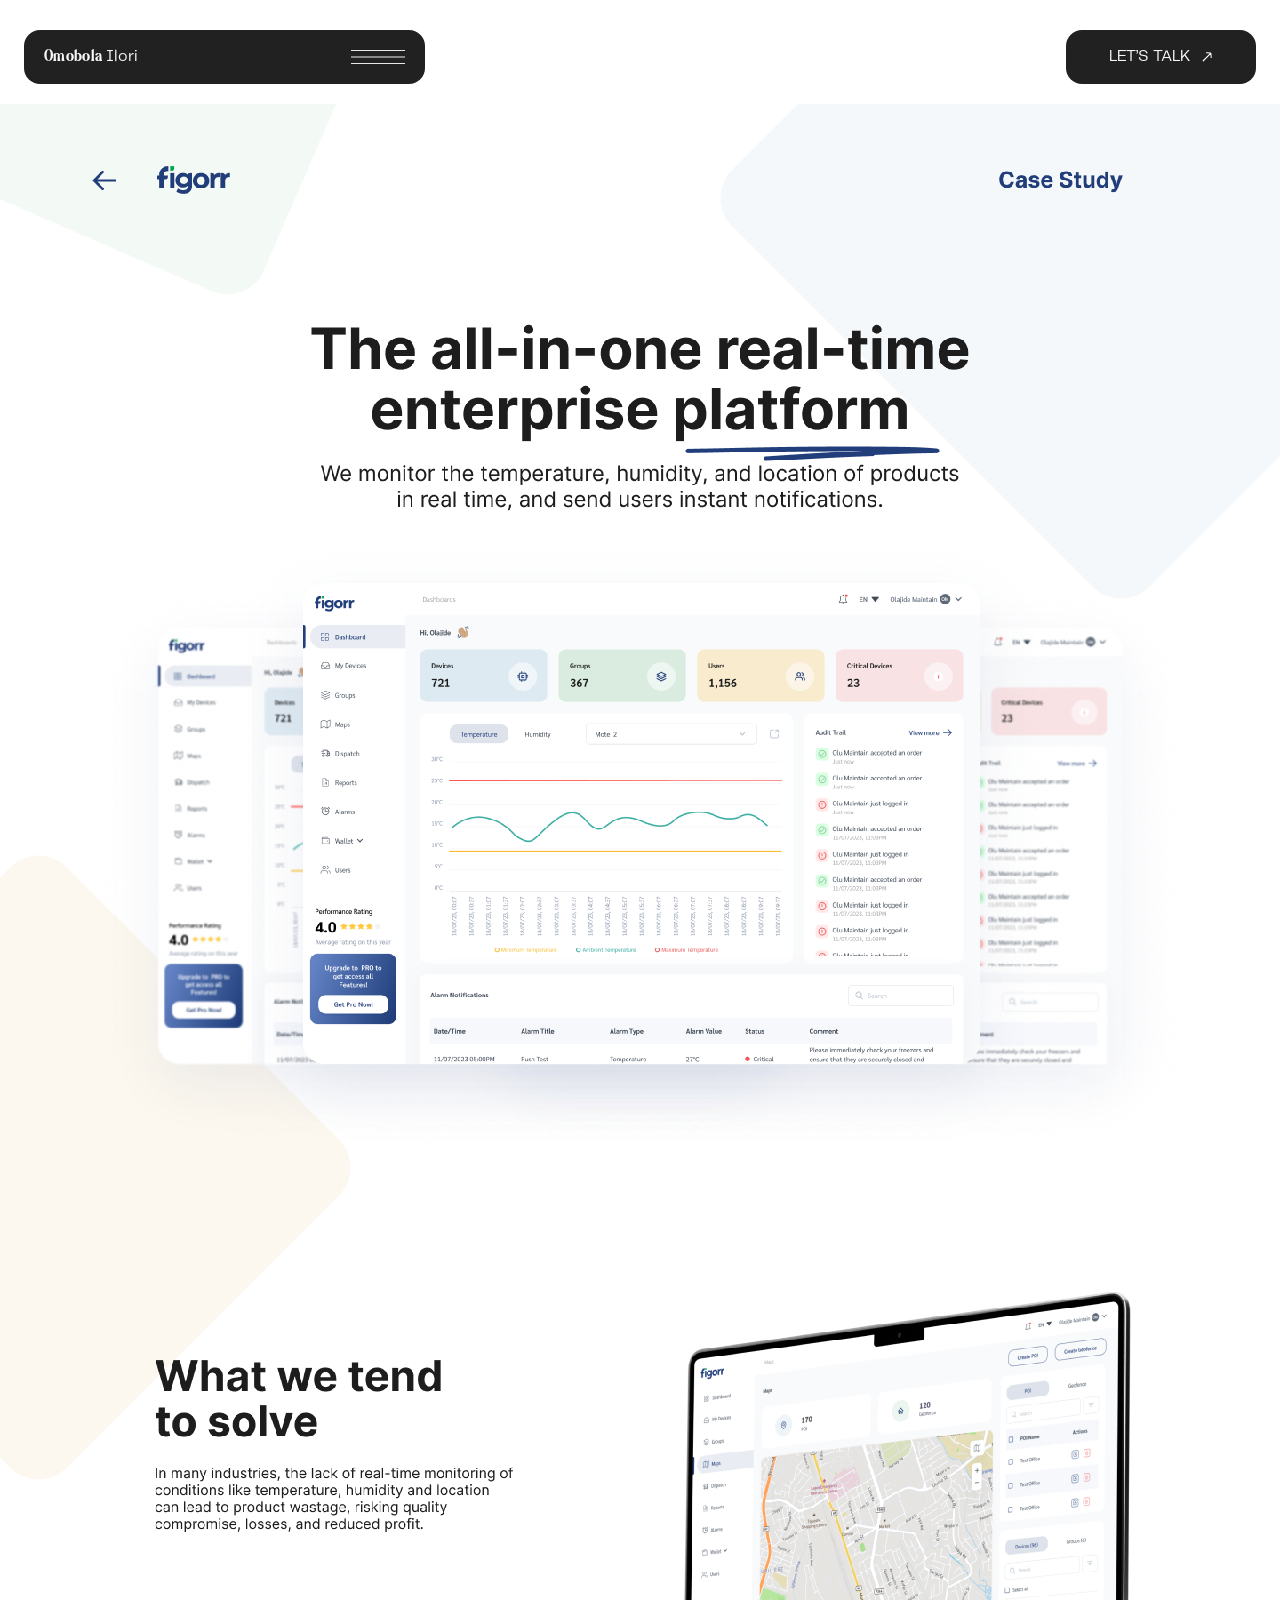
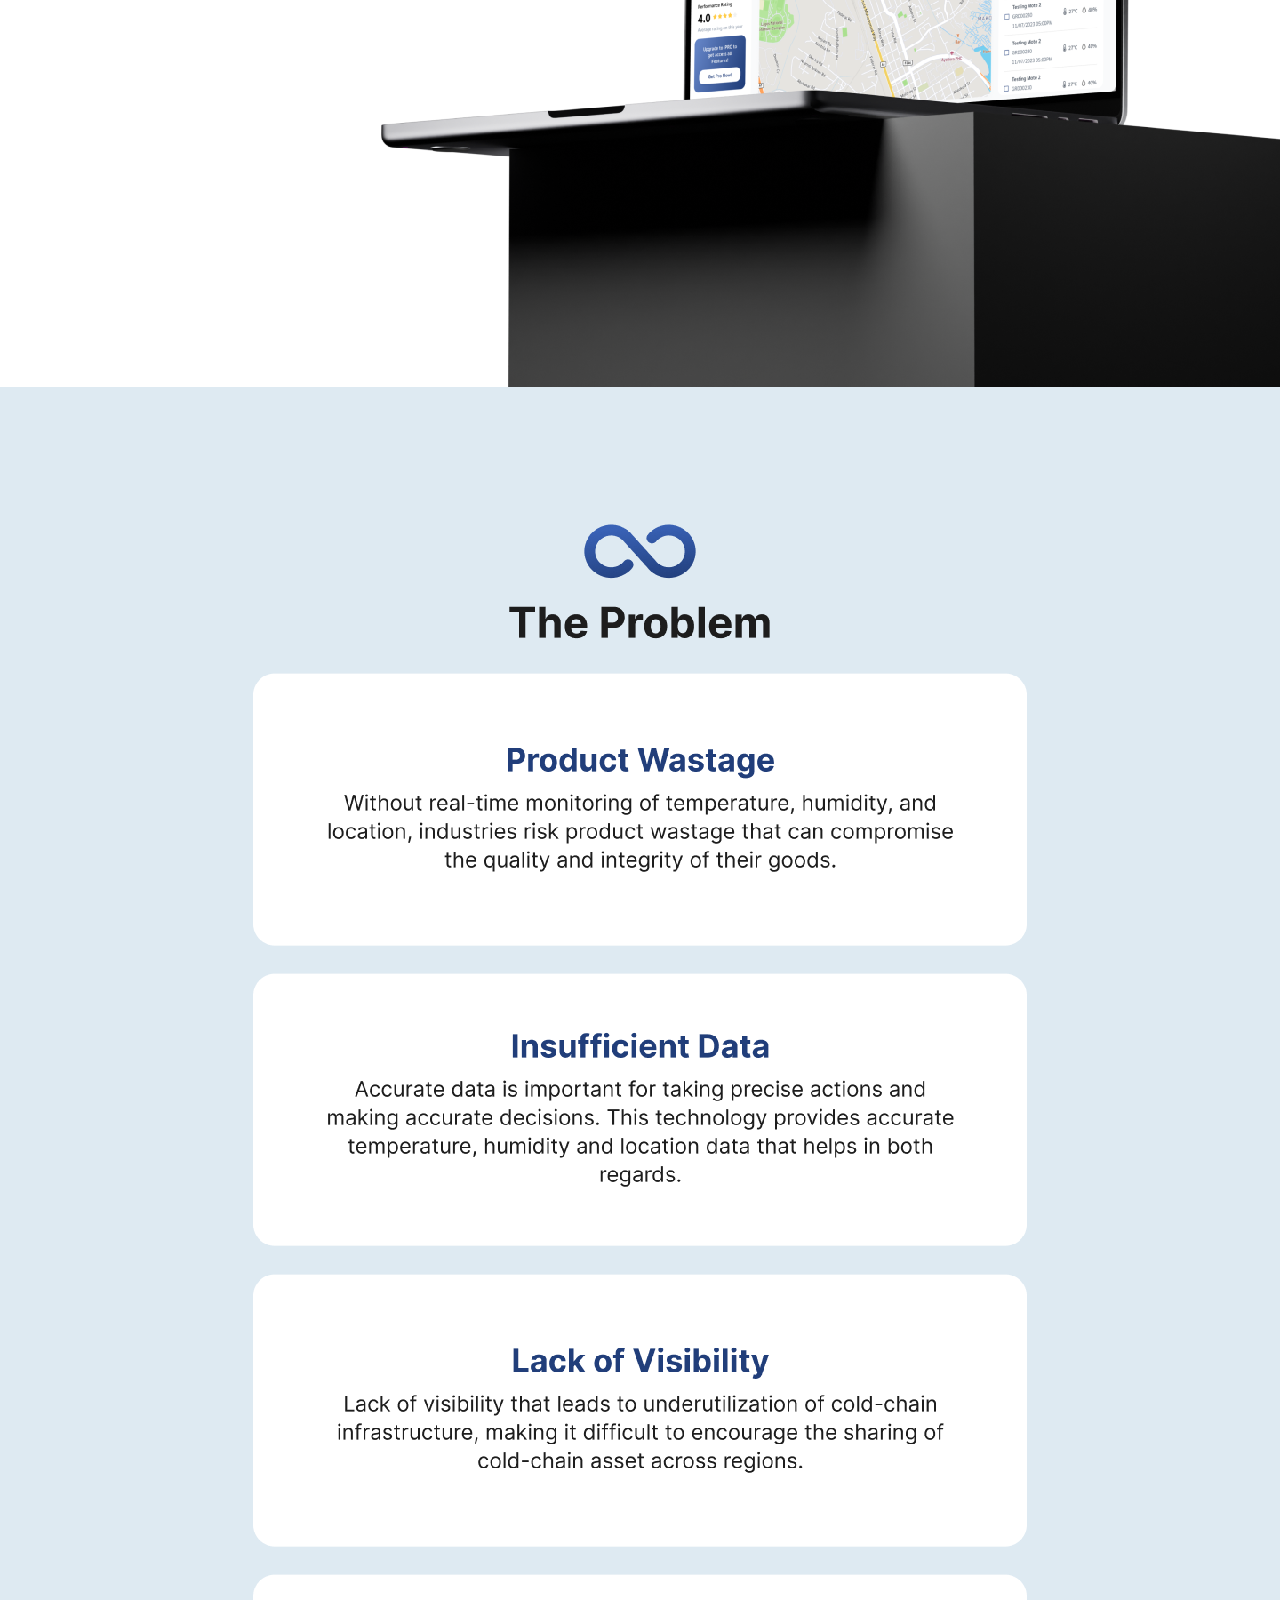
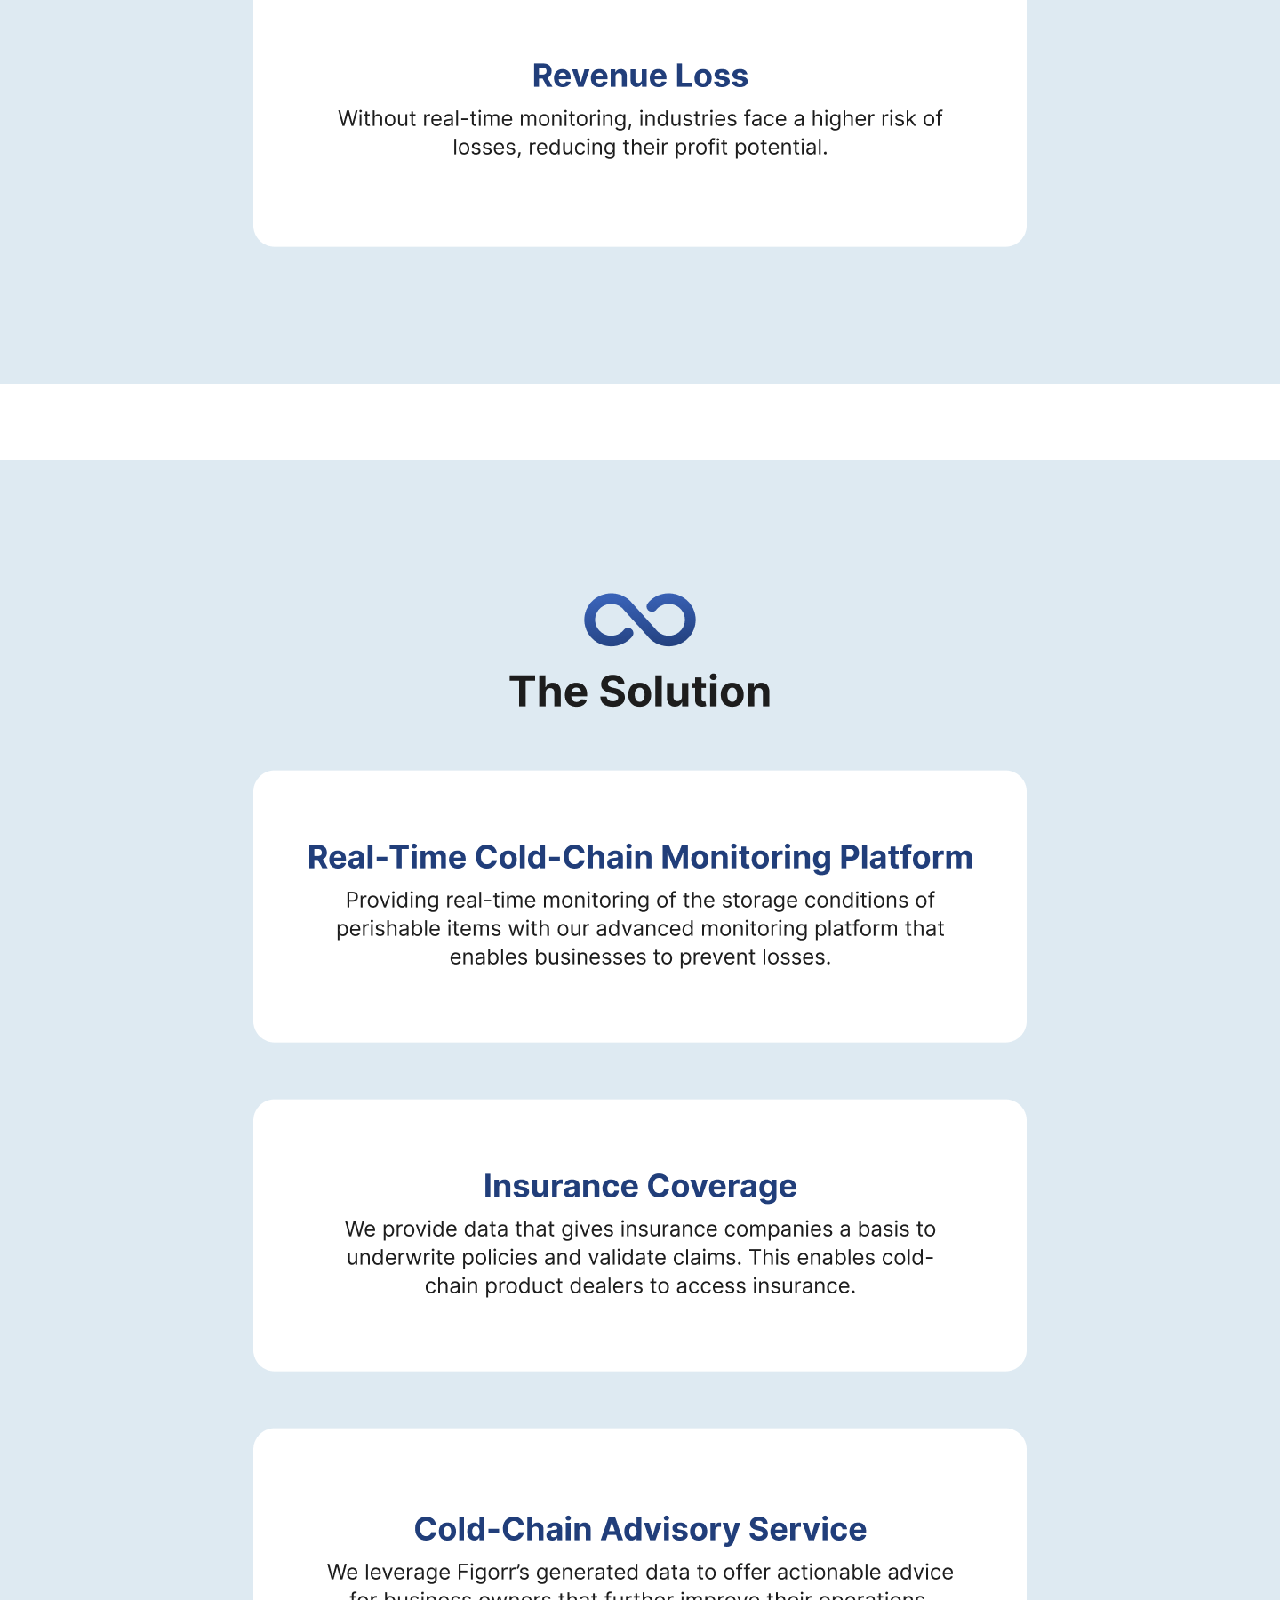
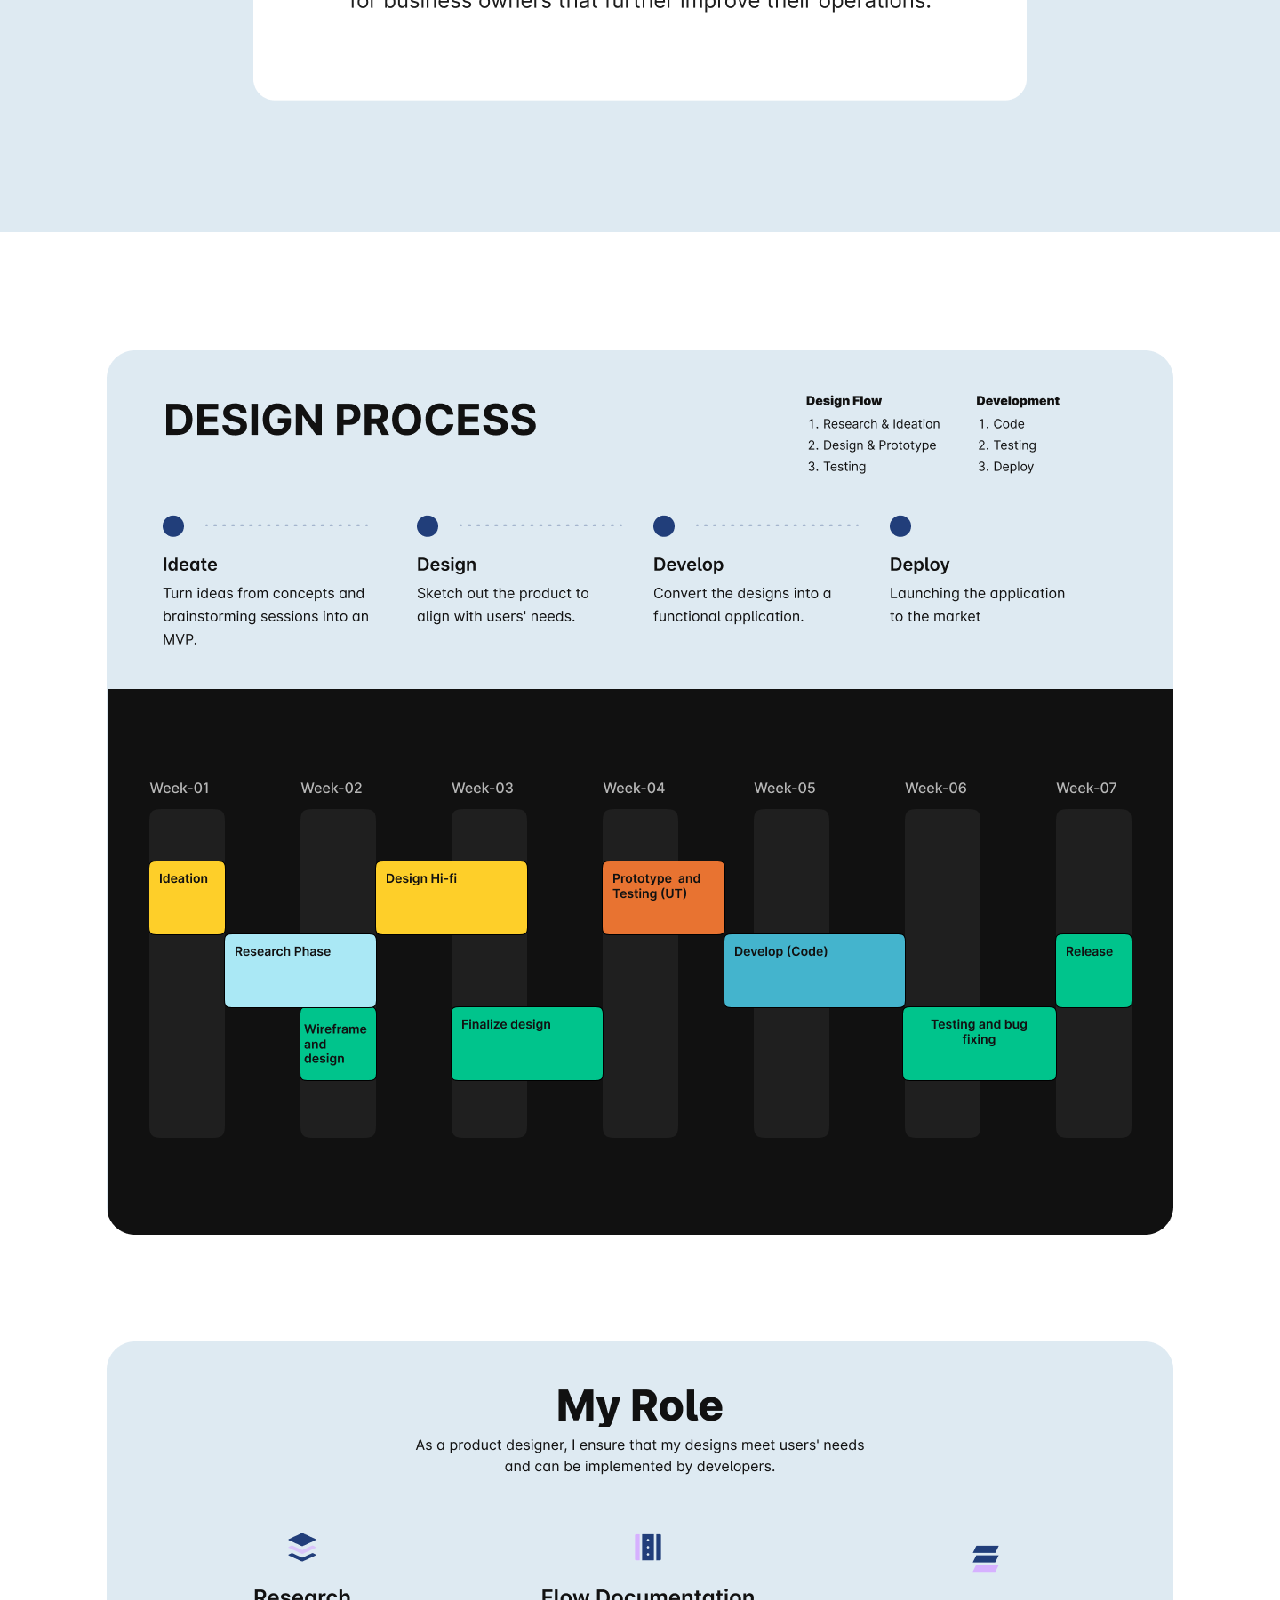
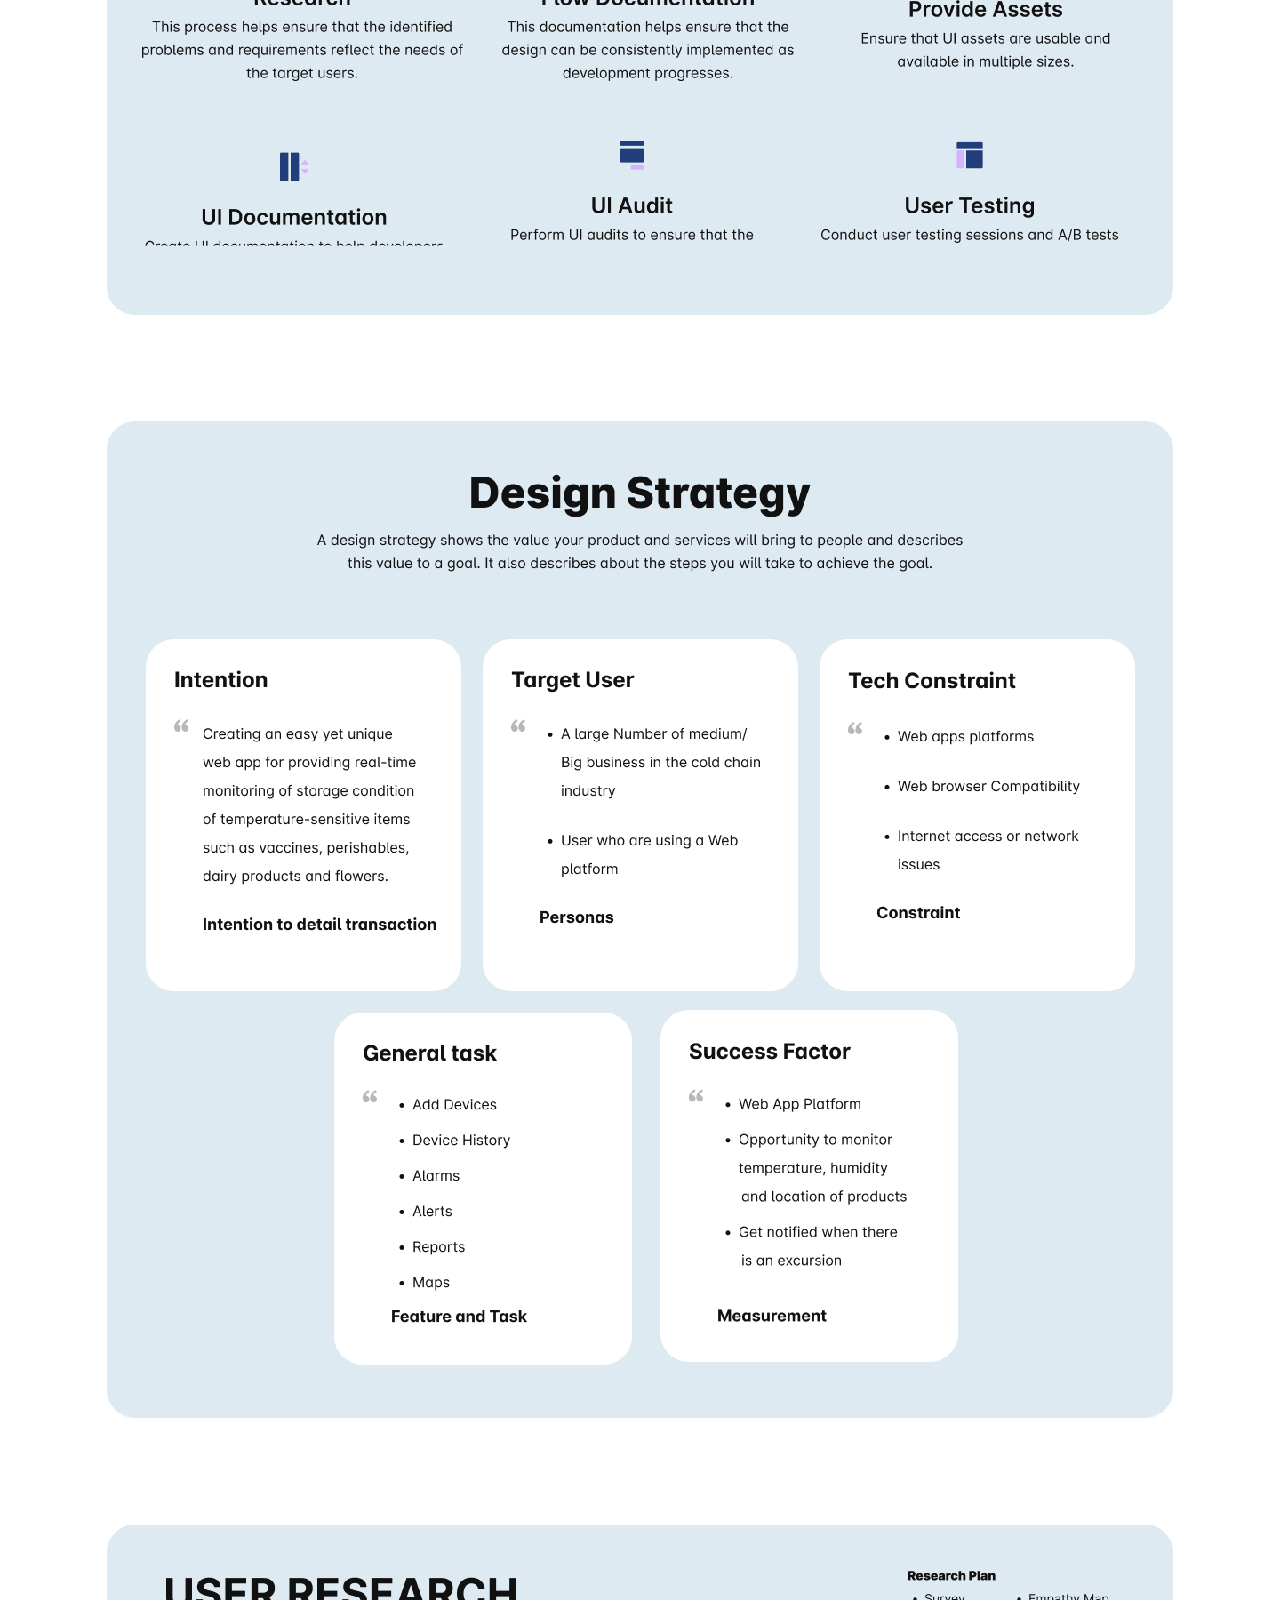
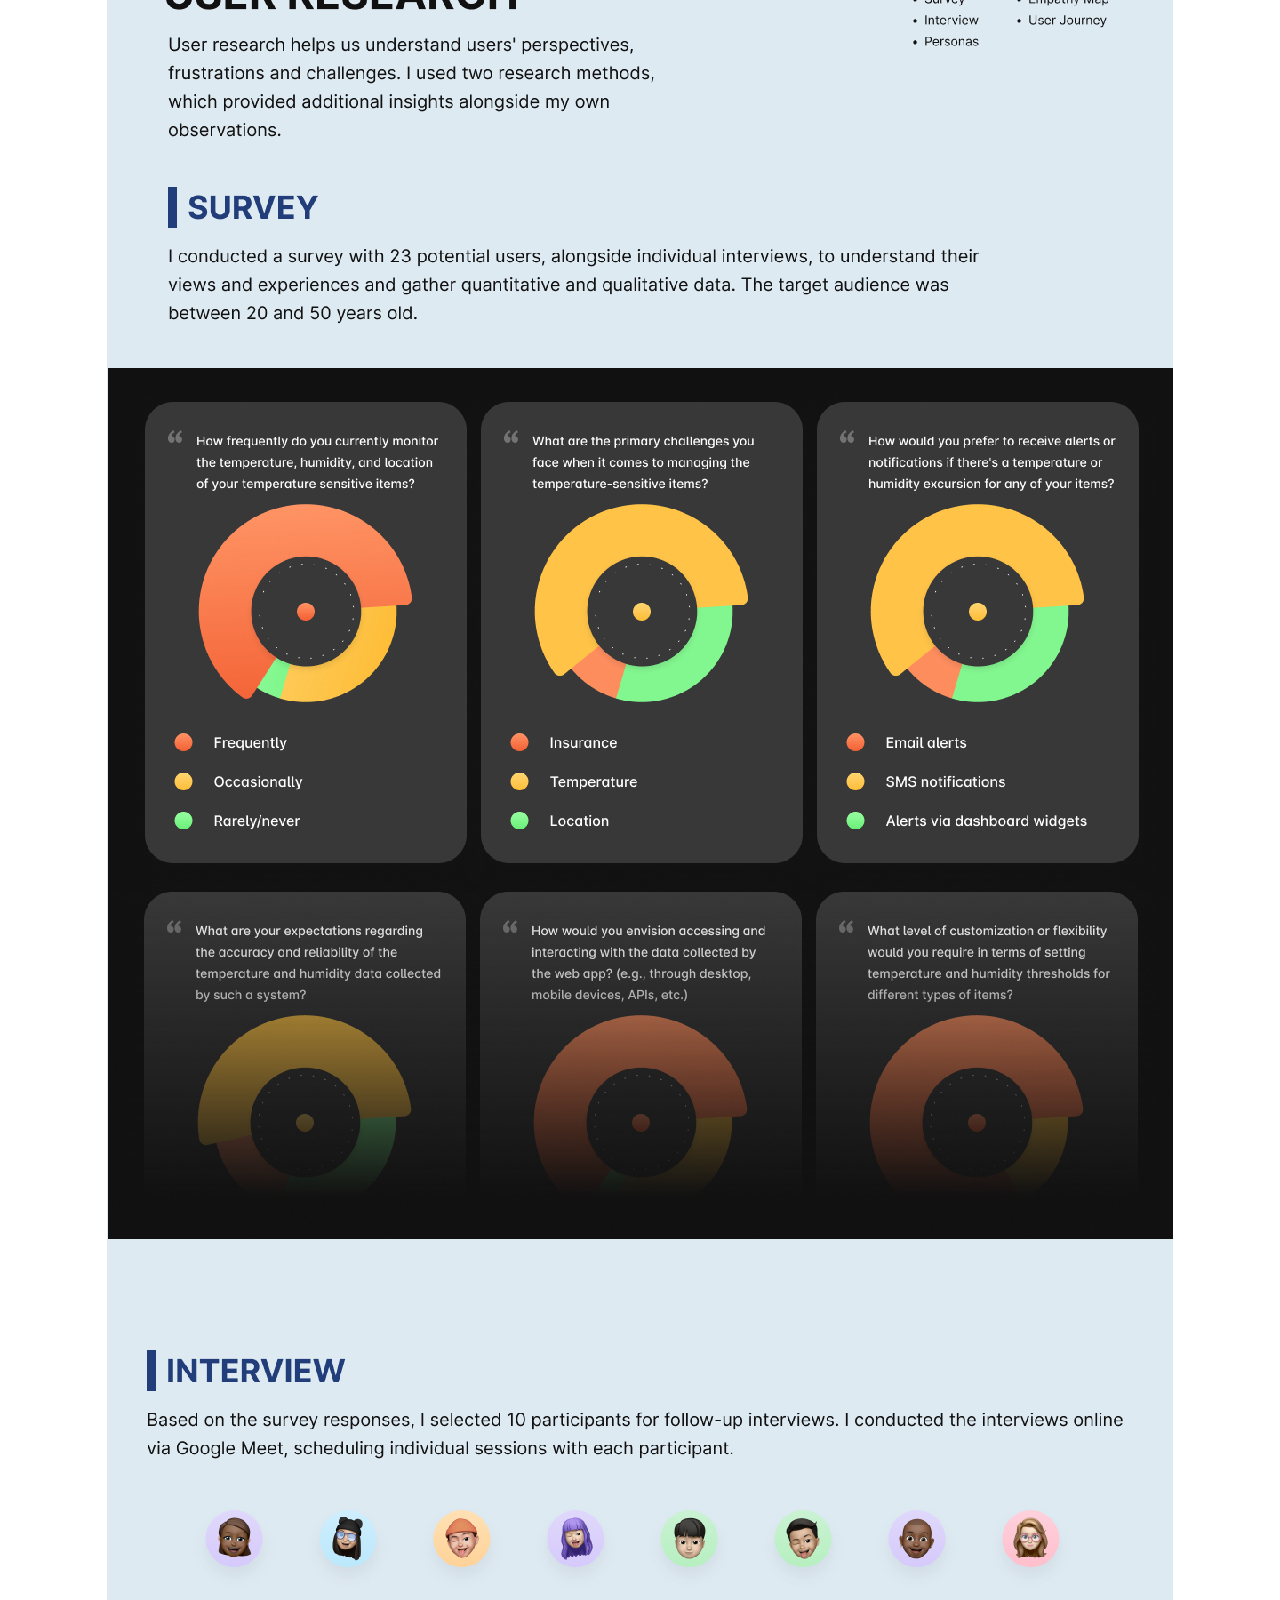
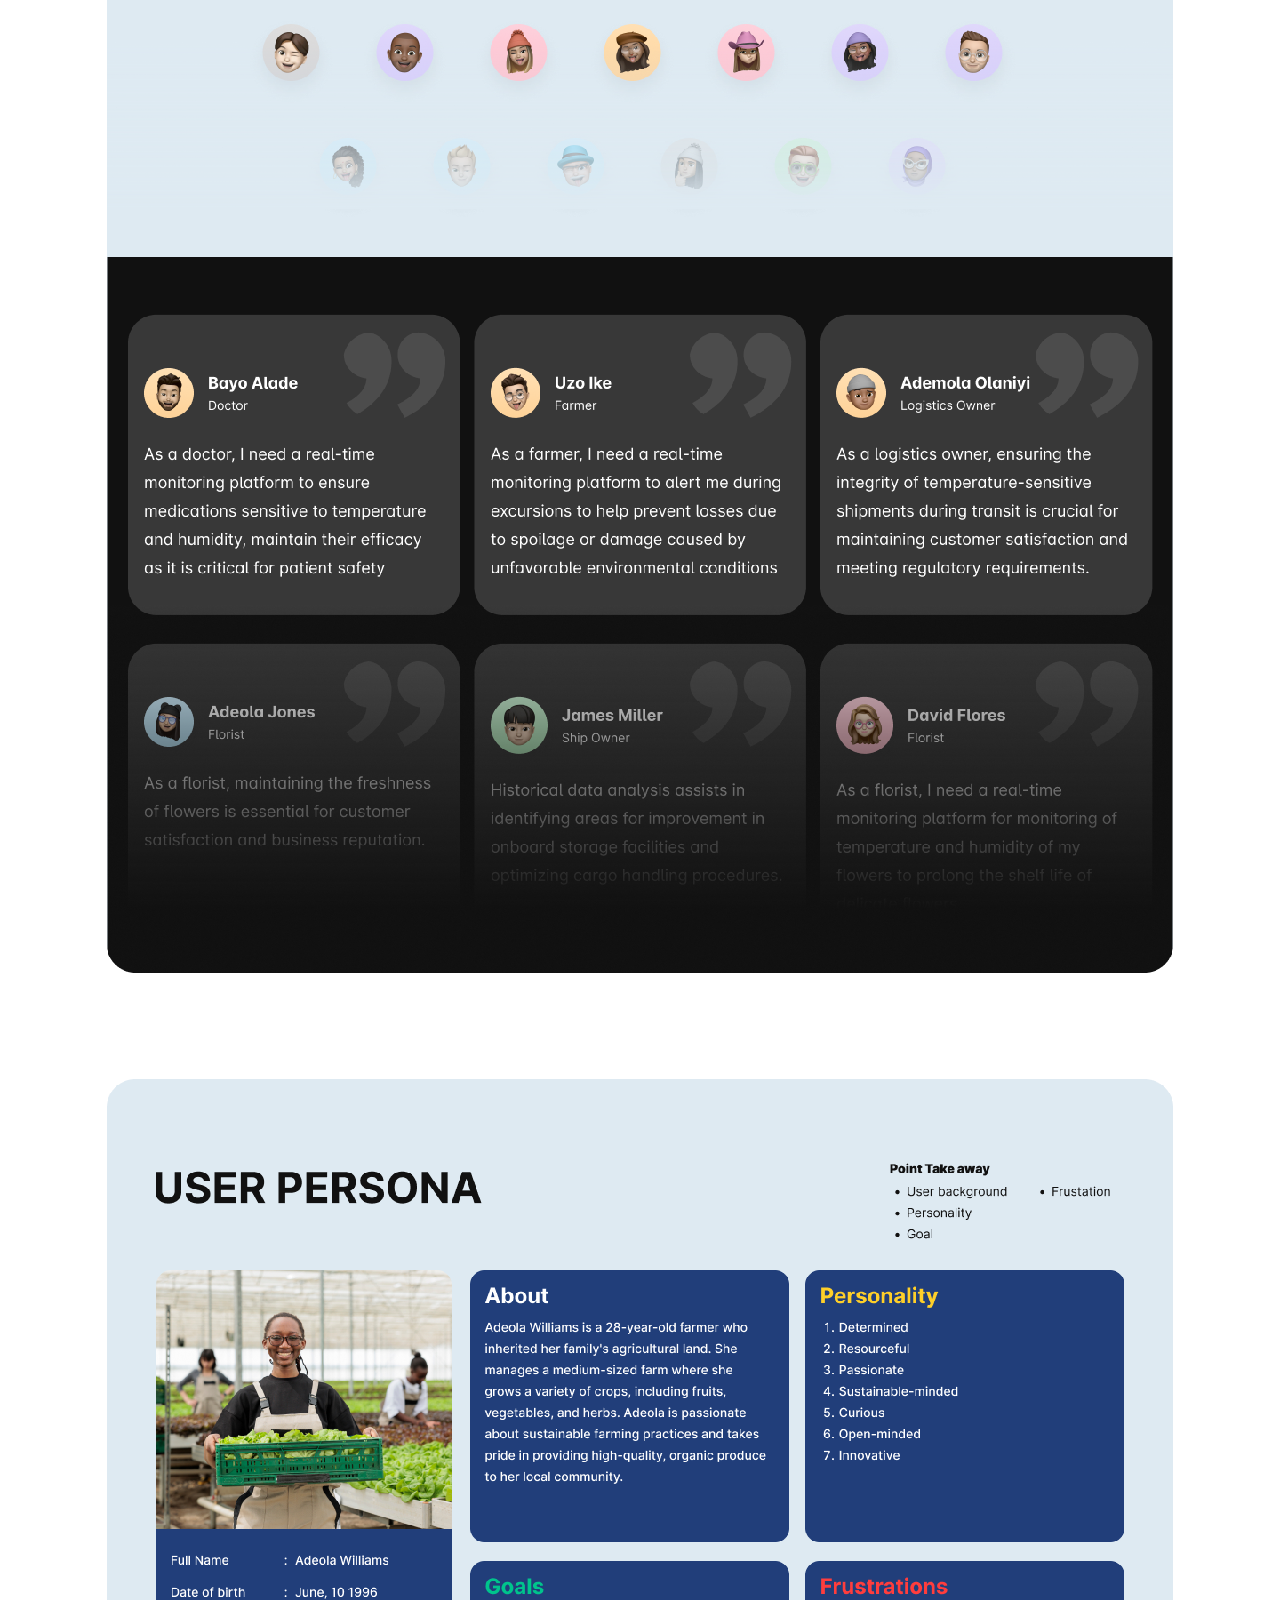
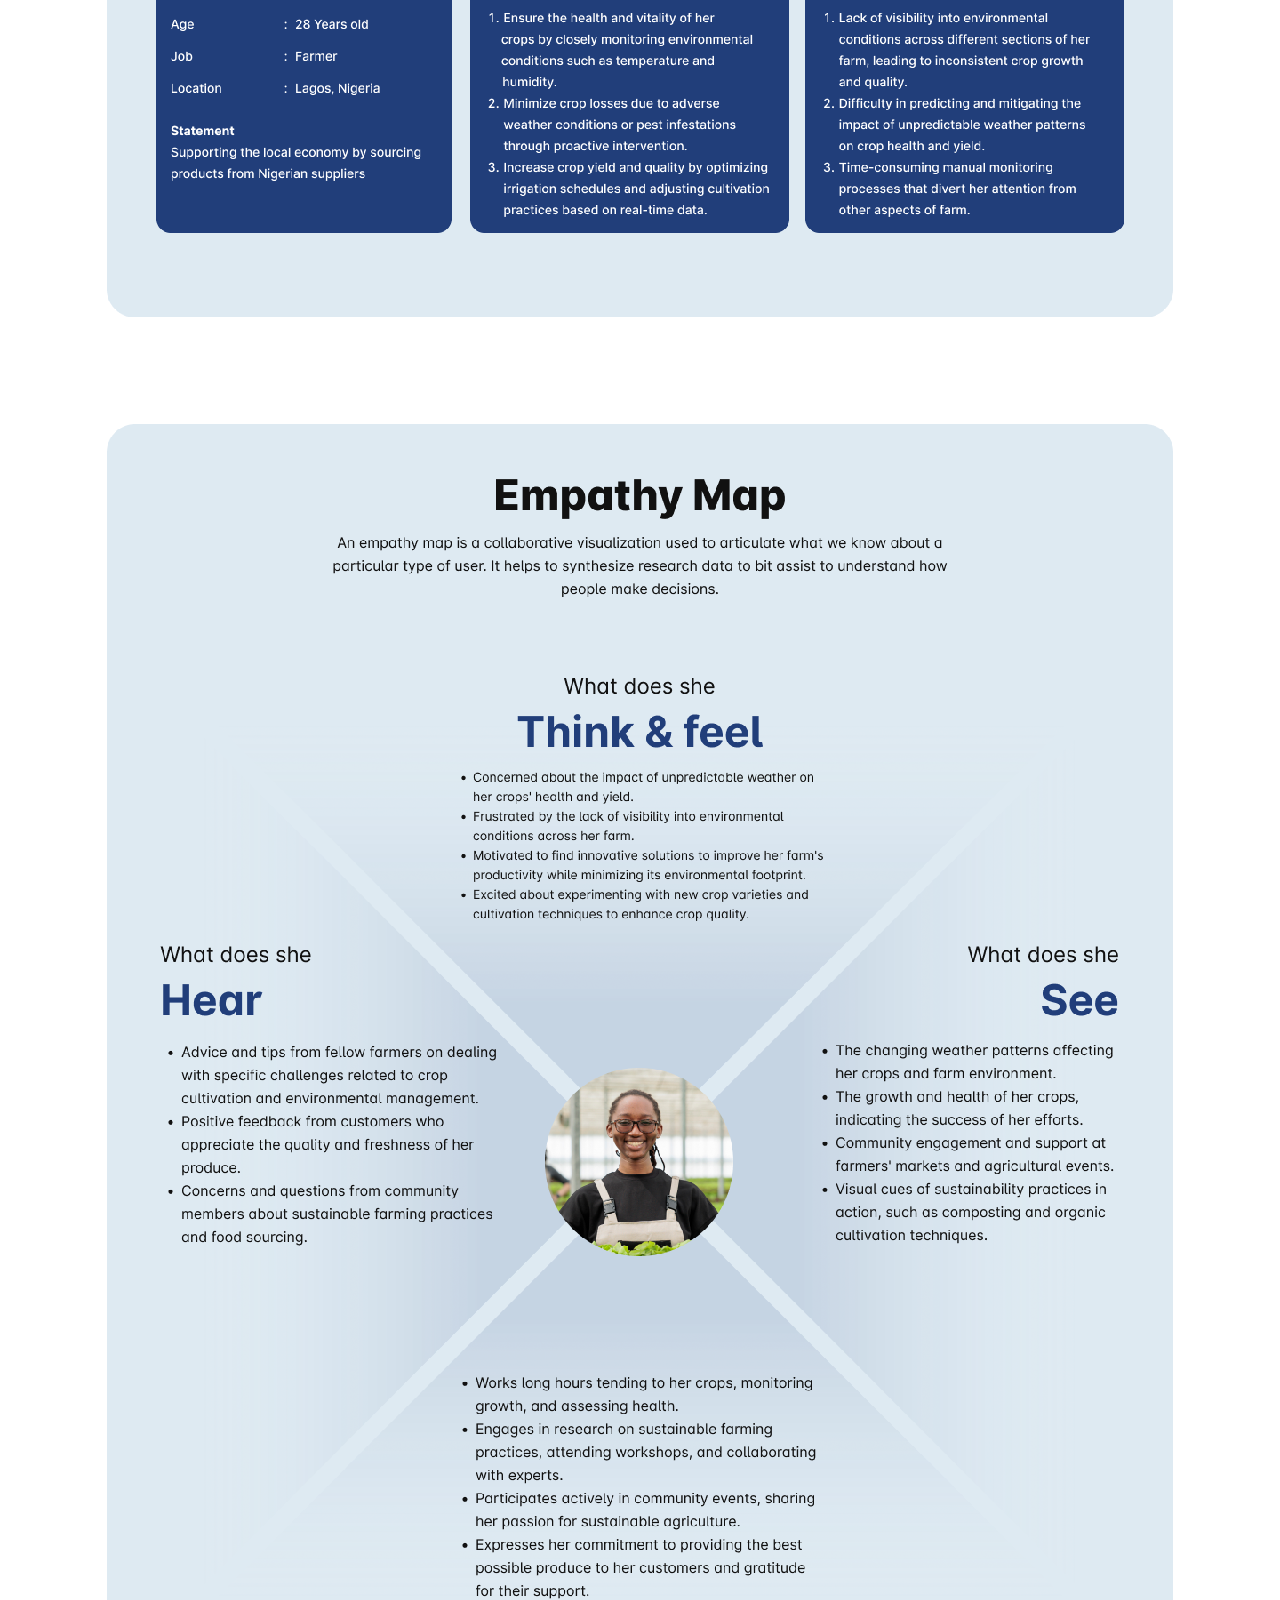
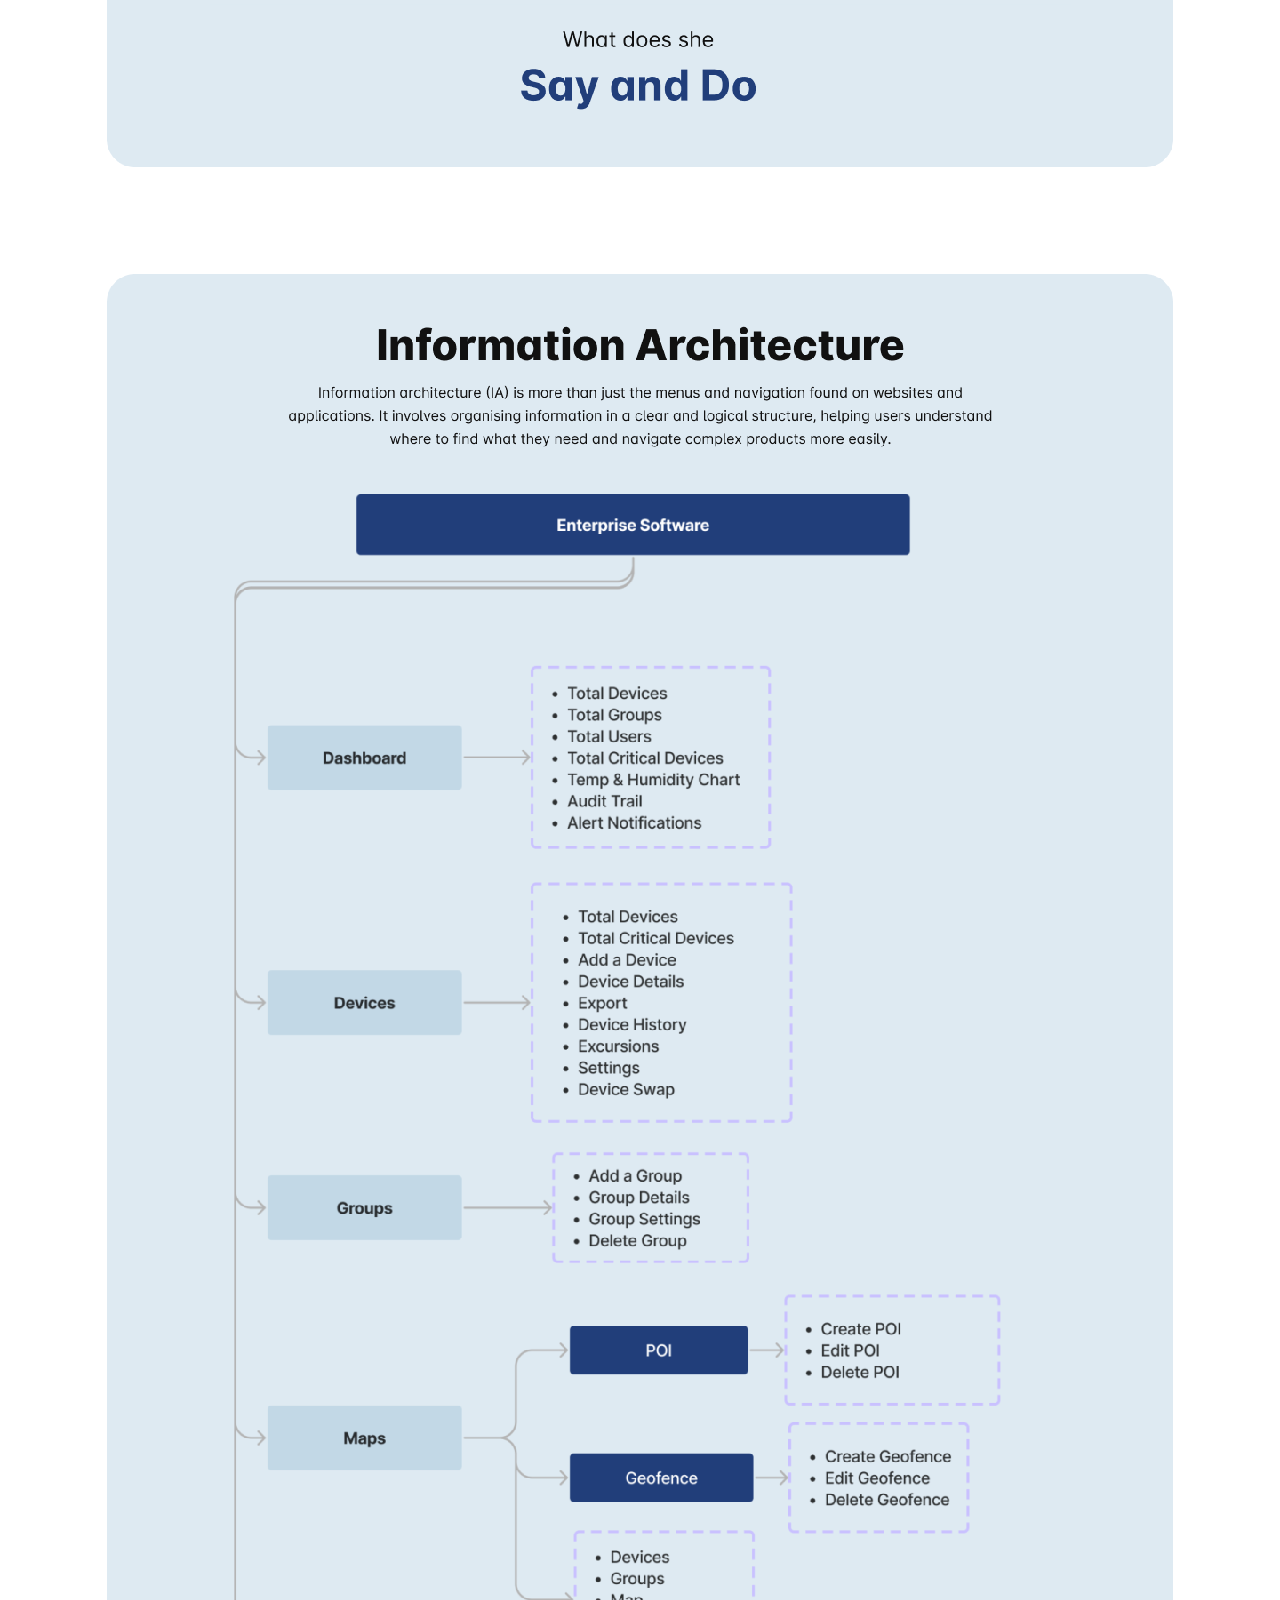
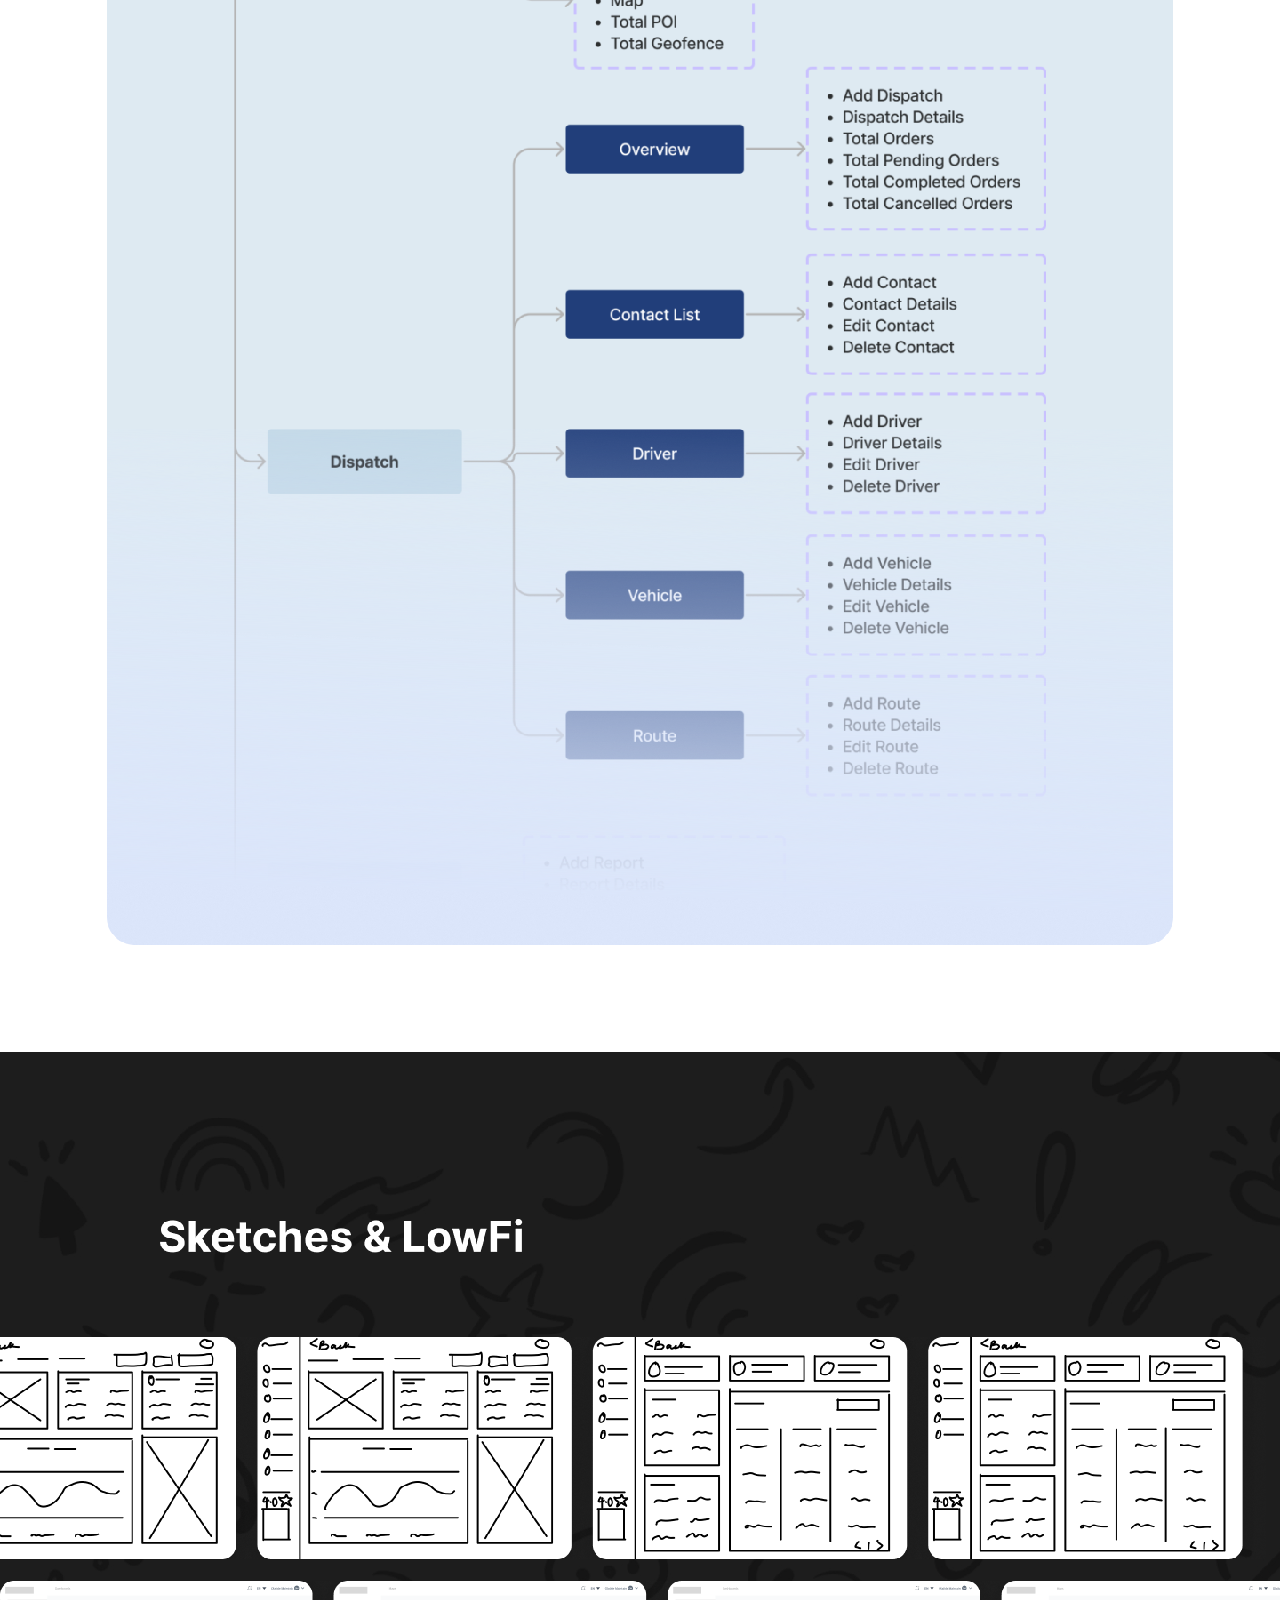
==== commit ebcc7261: "Correct Figorr case study copy" ====
--- a/figorr-case-study.html
+++ b/figorr-case-study.html
@@ -41,13 +41,13 @@
         <h1 id="figorr-case-title" class="sr-only">Figorr Enterprise Case Study</h1>
         <a class="case-study-back-link" href="./works.html" aria-label="Back to selected works"></a>
         <figure class="case-study-section">
-          <img src="./assets/images/figorr-case/figorr-case-study.png" alt="Figorr enterprise product design case study" width="1782" height="32768" />
+          <img src="./assets/images/figorr-case/figorr-case-study.png" alt="Figorr enterprise product design case study" width="1440" height="26481" />
 <section class="figorr-conclusion" aria-labelledby="figorr-conclusion-title" data-node-id="47:62907">
   <div class="figorr-conclusion-heading">
     <h2 id="figorr-conclusion-title">Conclusion</h2>
     <span class="figorr-conclusion-mark" aria-hidden="true"><img src="./assets/images/figorr-case/conclusion-love.svg" alt="" width="62" height="62" /></span>
   </div>
-  <p>Thanks for reading. Create an account on&nbsp; <a href="https://enterprise.figorr.com/" target="_blank" rel="noreferrer">www.enterprise.figorr.com</a>&nbsp; and start monitoring <span>all your perishables</span></p>
+  <p>Through this project, I worked on designing an enterprise monitoring platform that helps businesses track the conditions of temperature-sensitive products and make informed decisions using real-time data.</p>
 </section>
         </figure>
       </article>
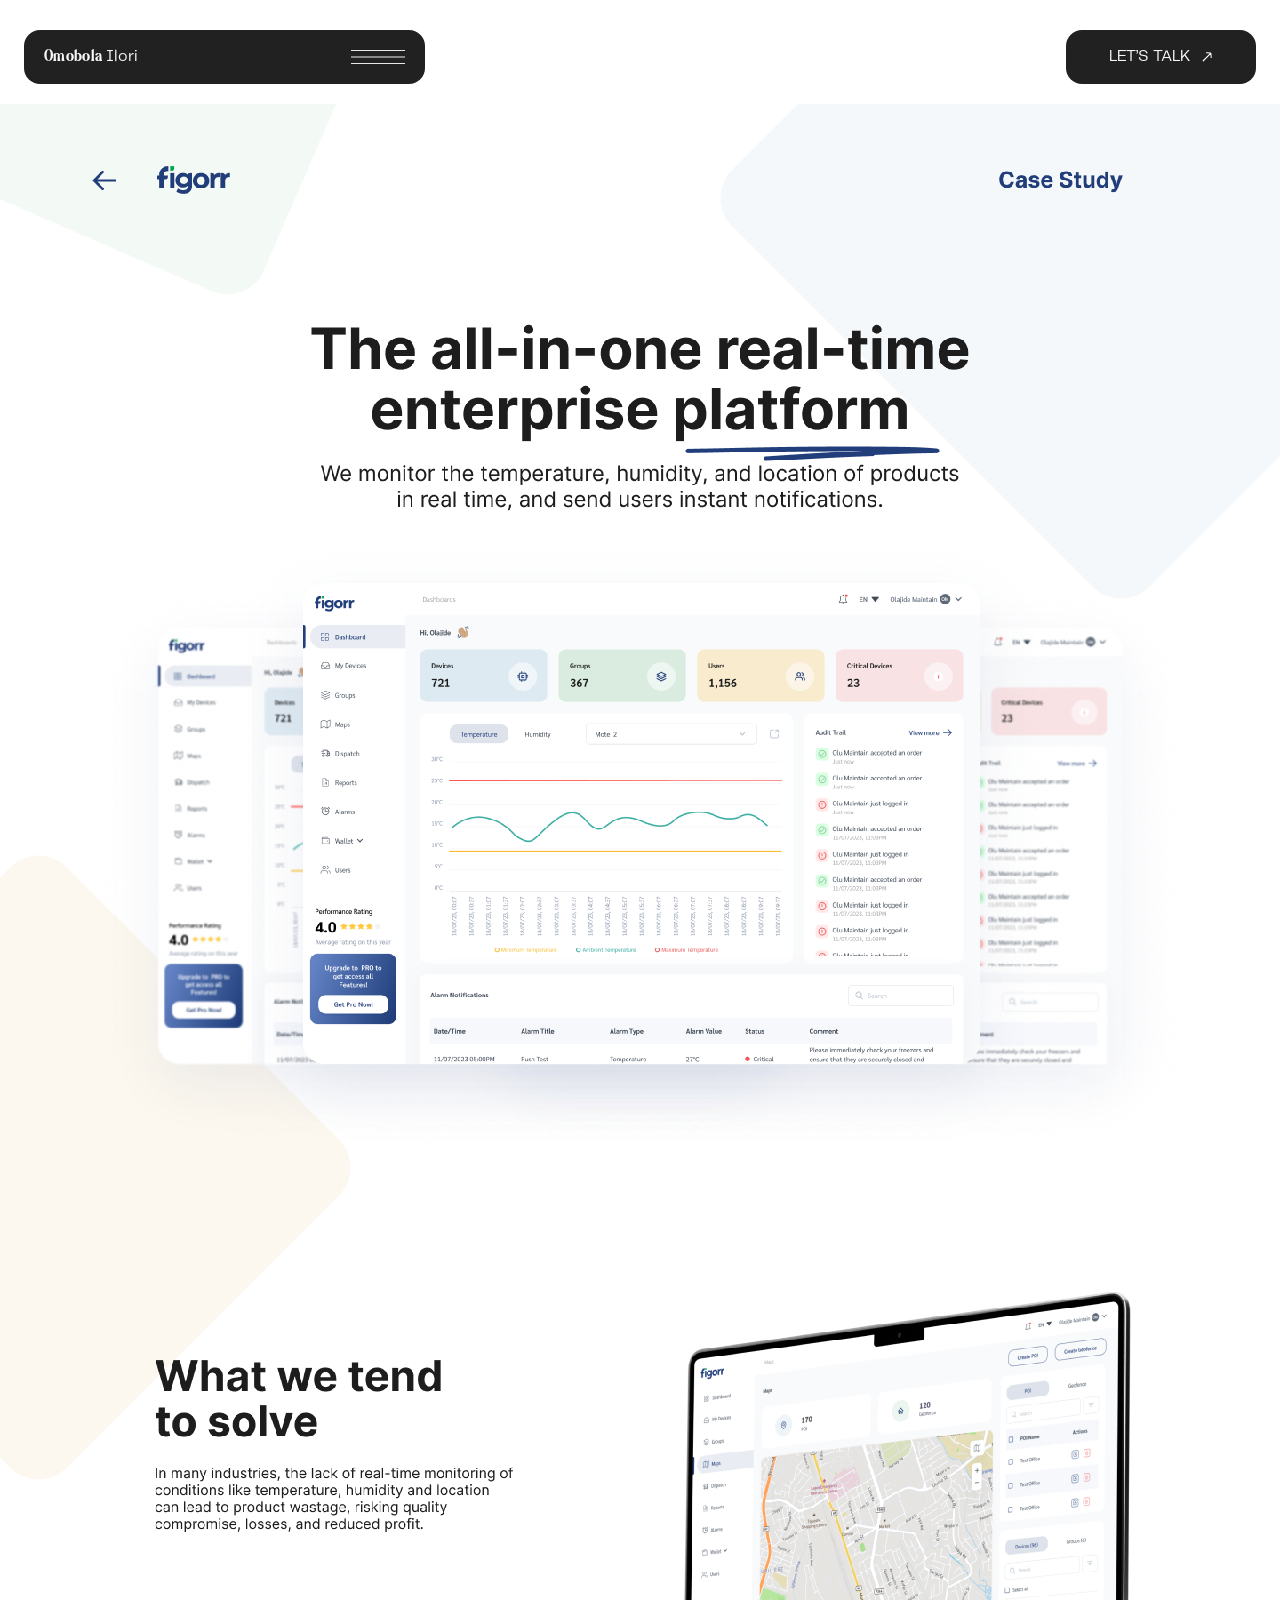
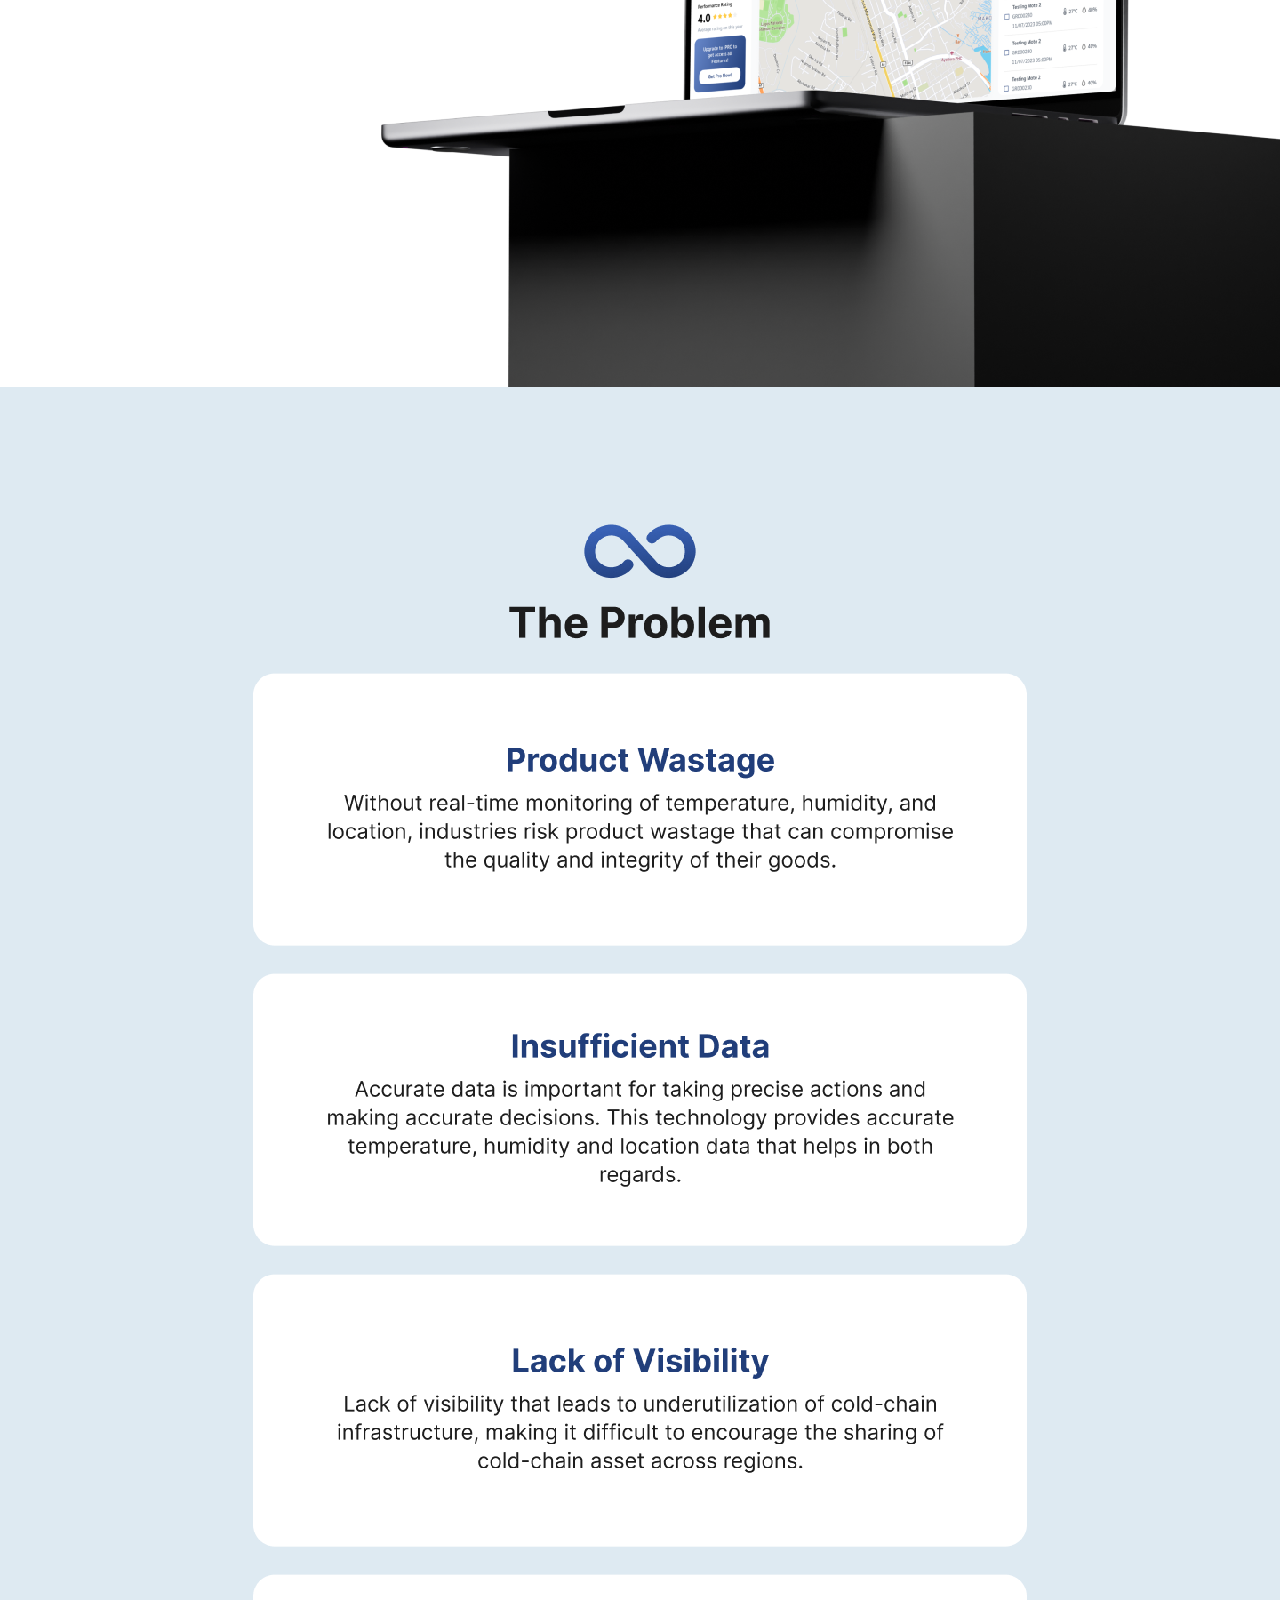
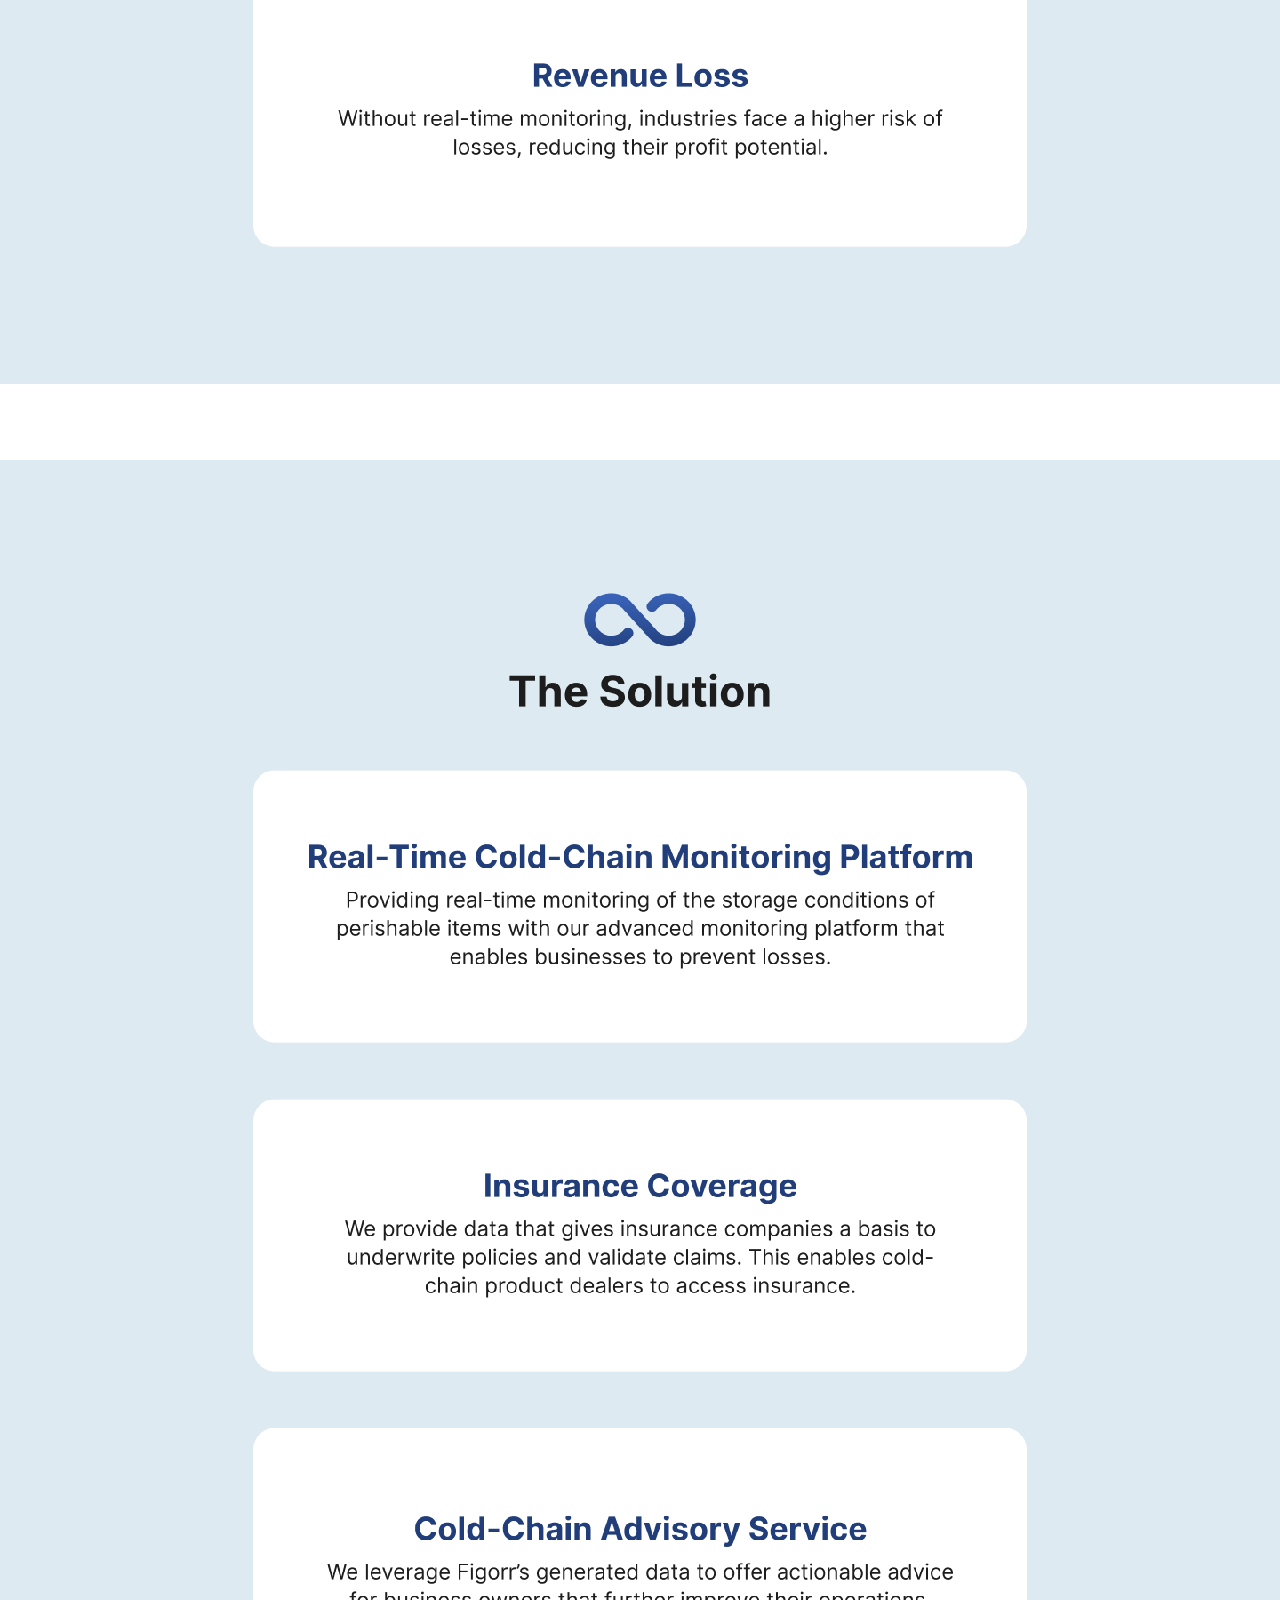
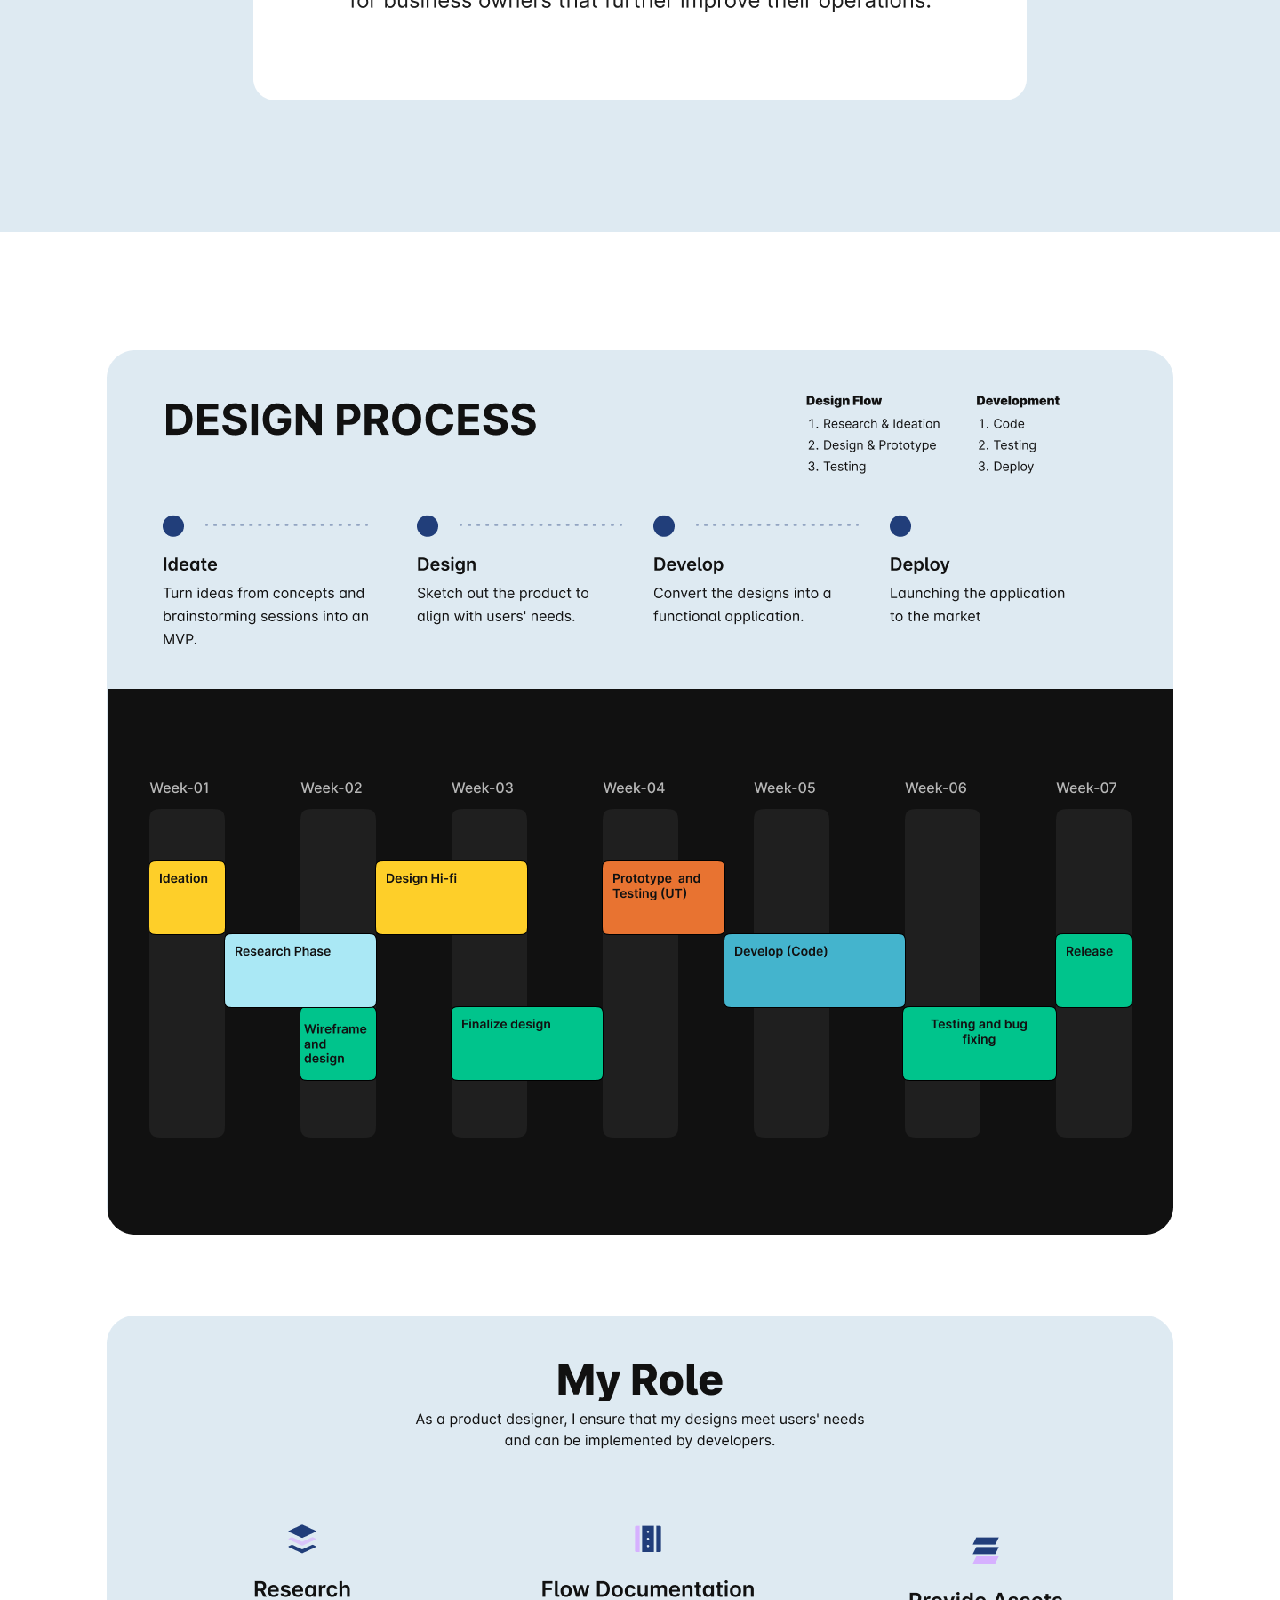
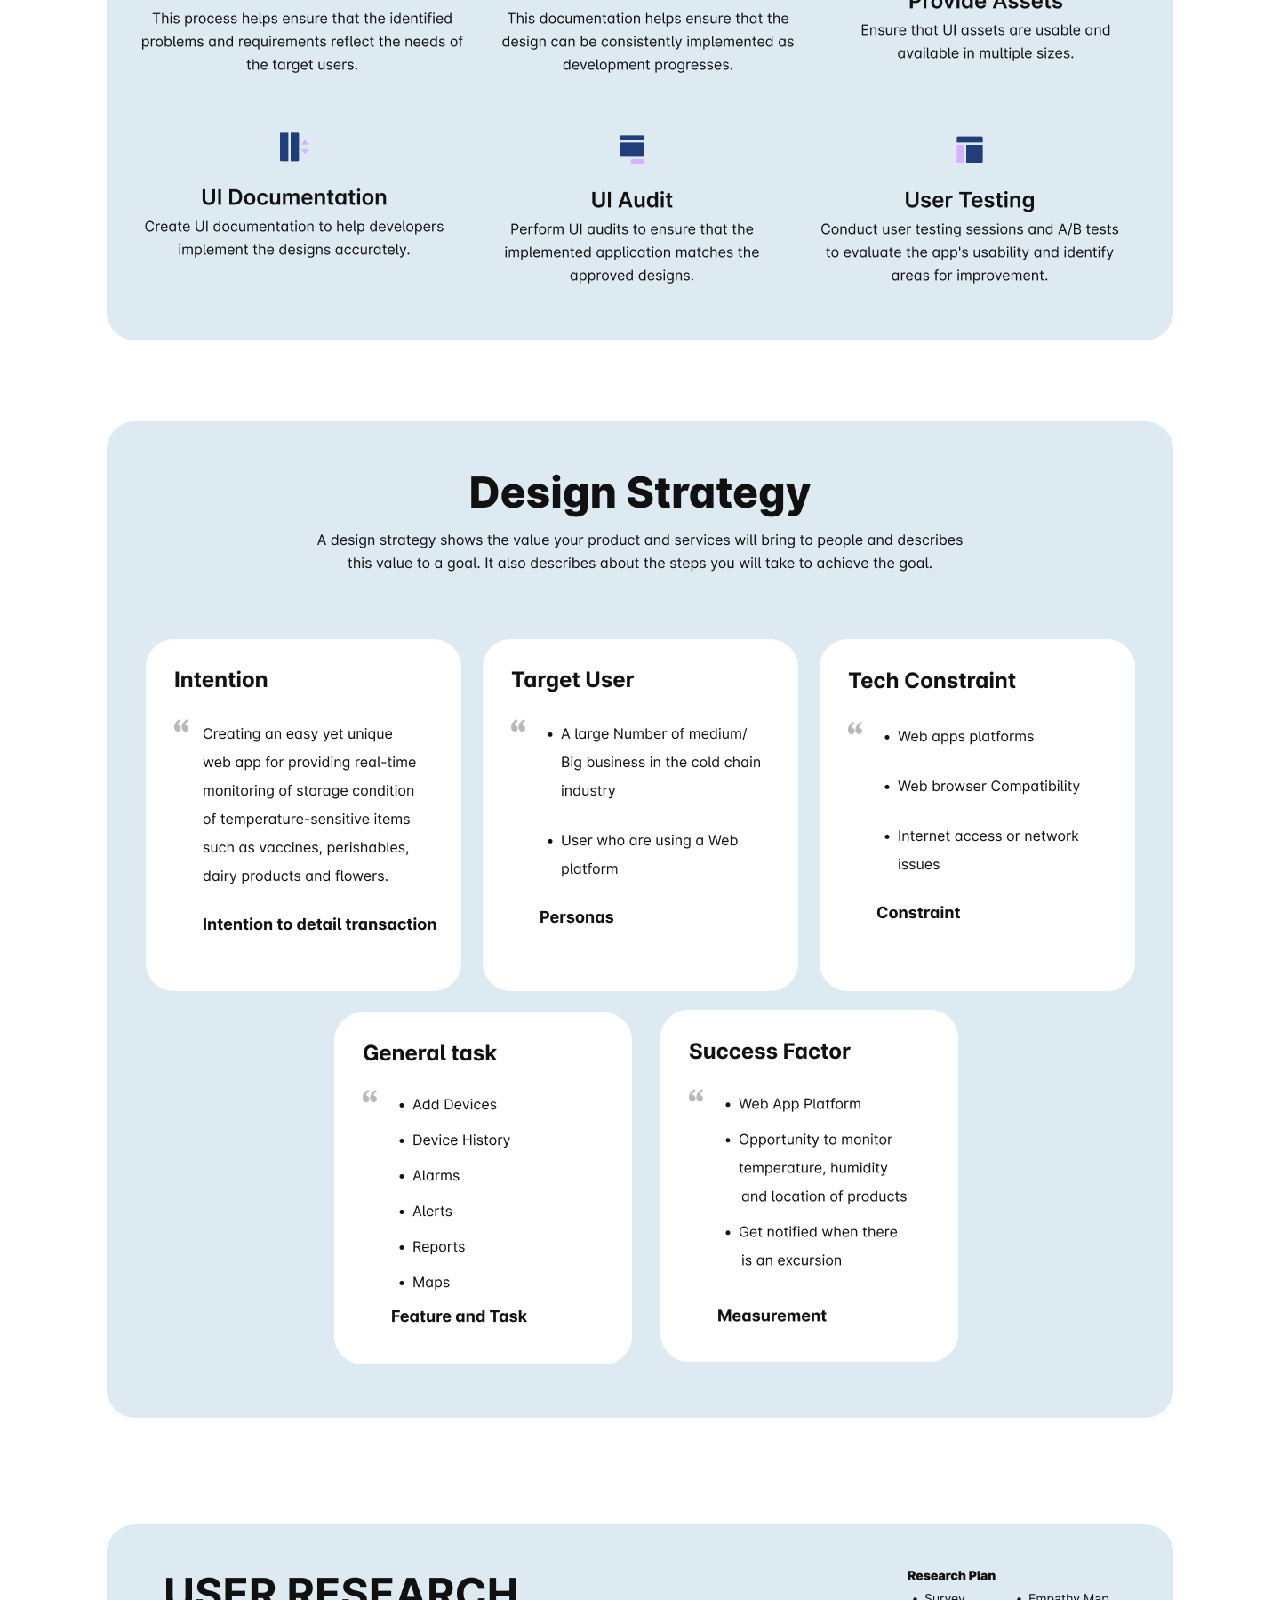
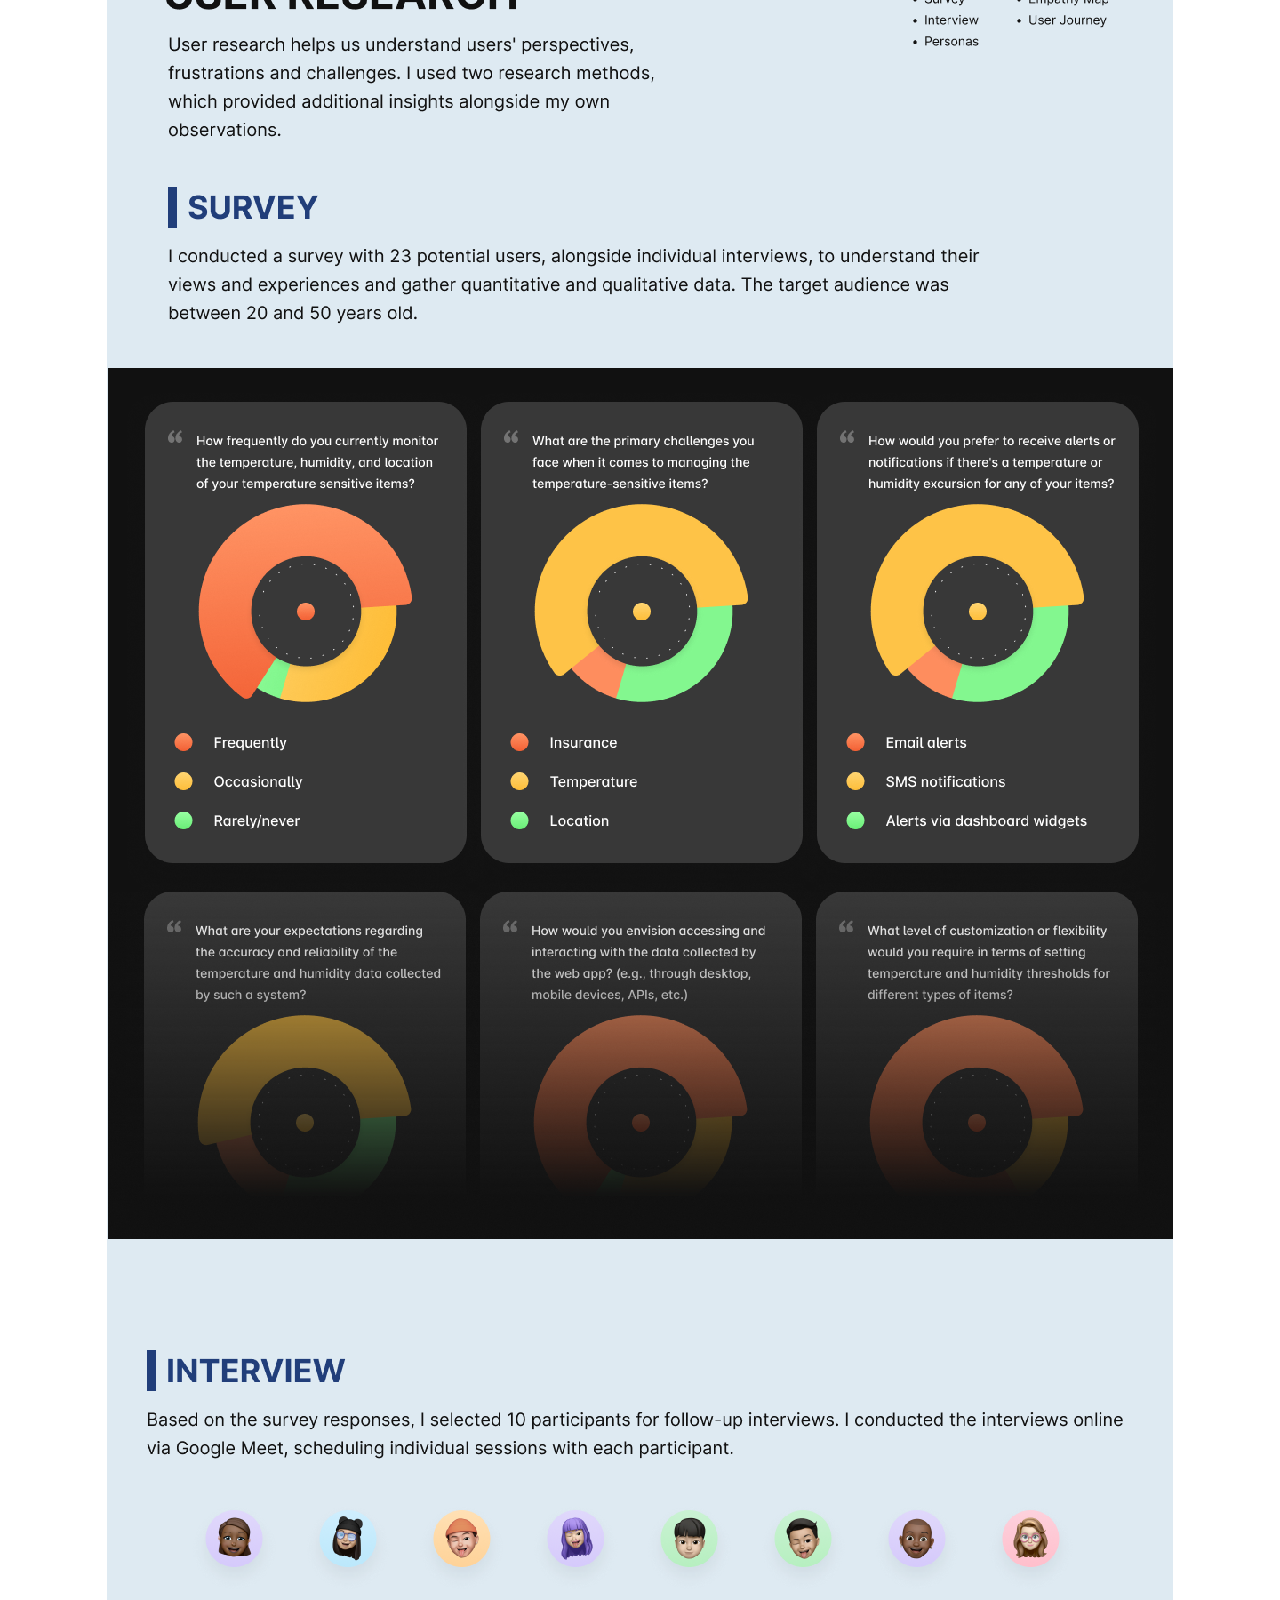
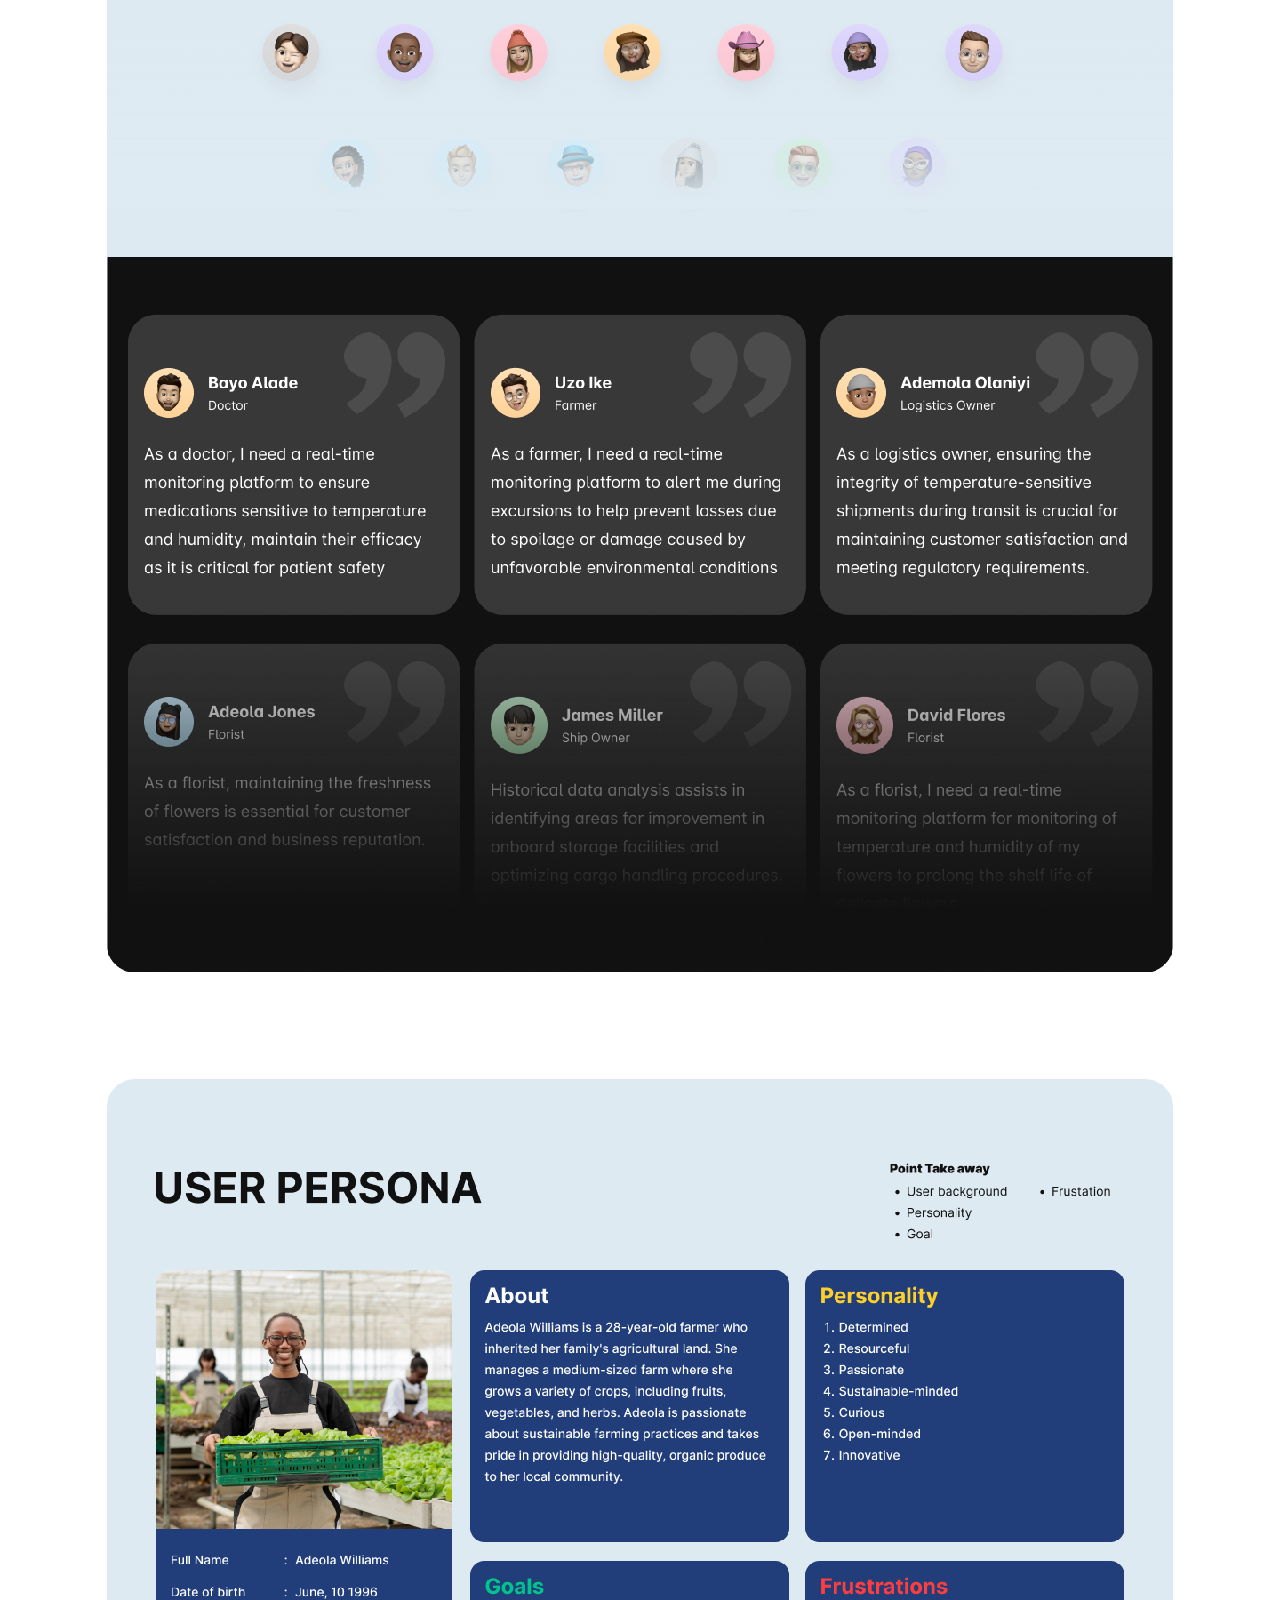
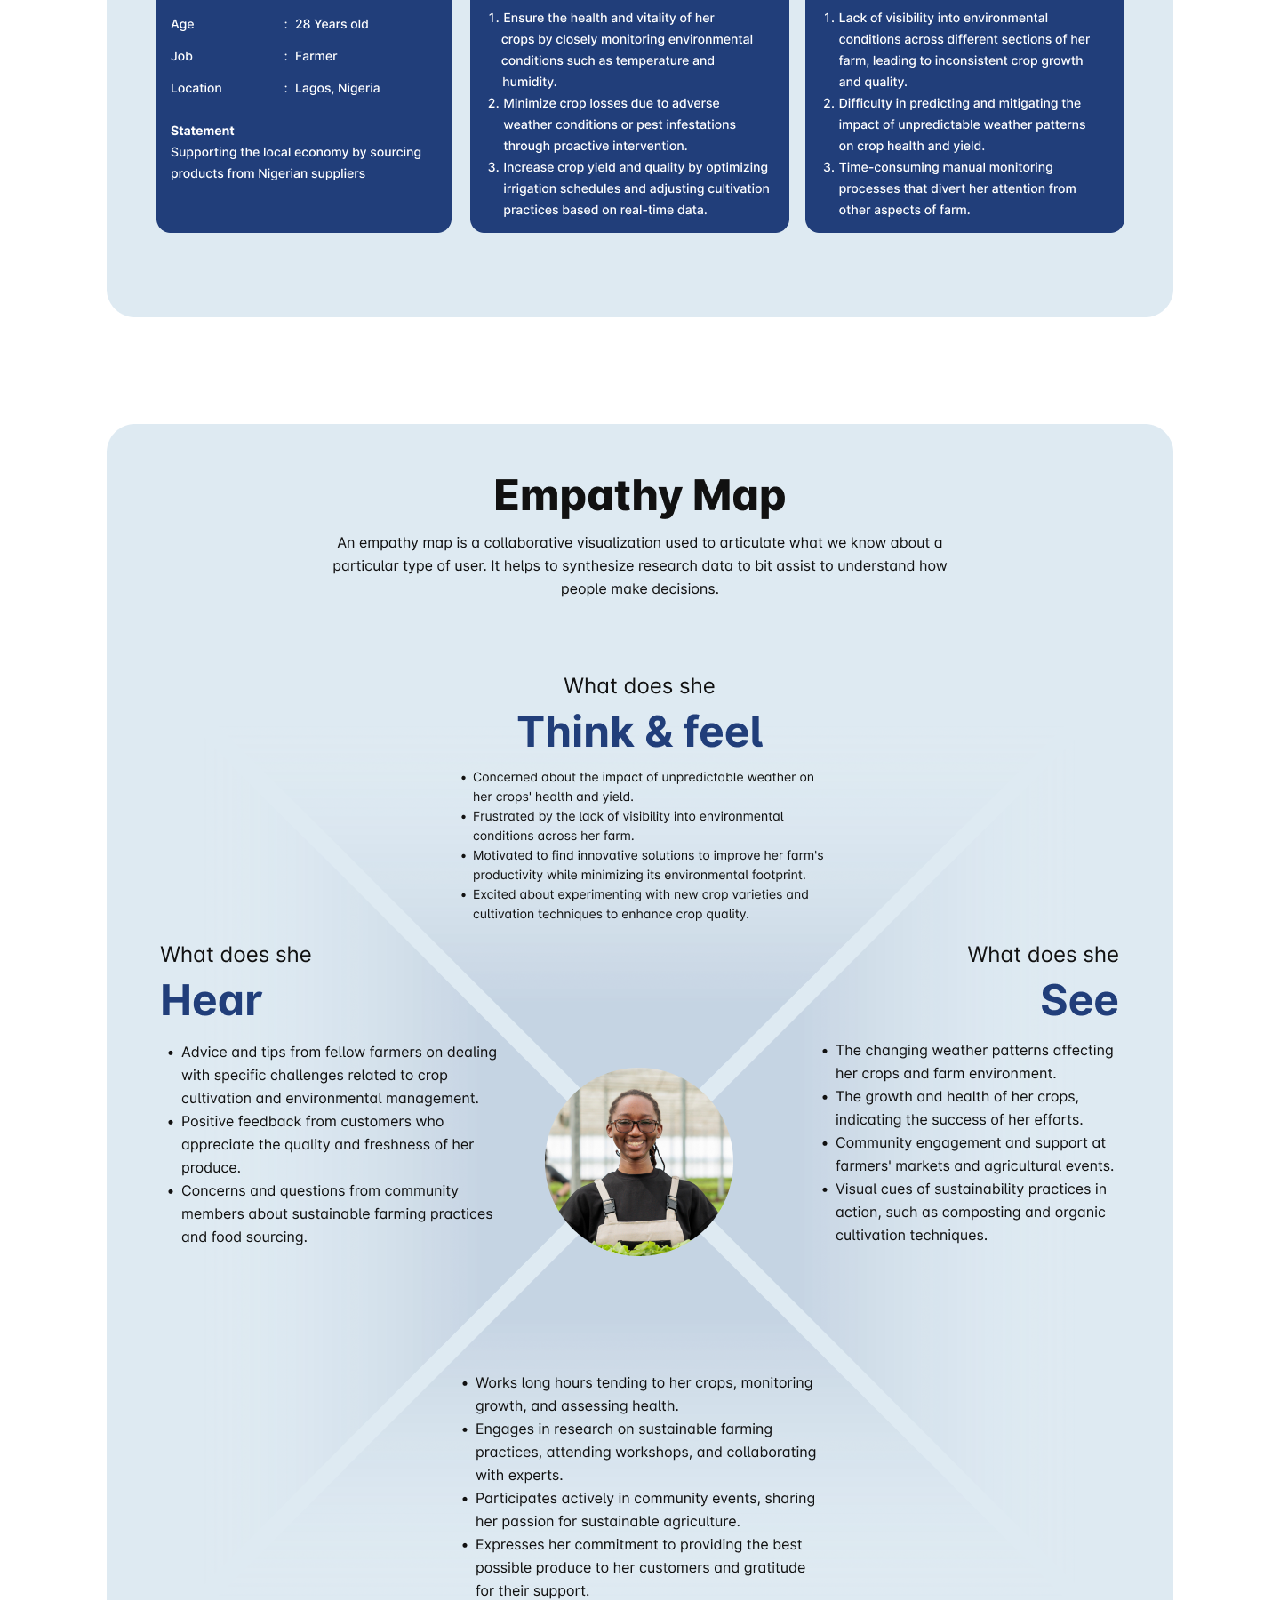
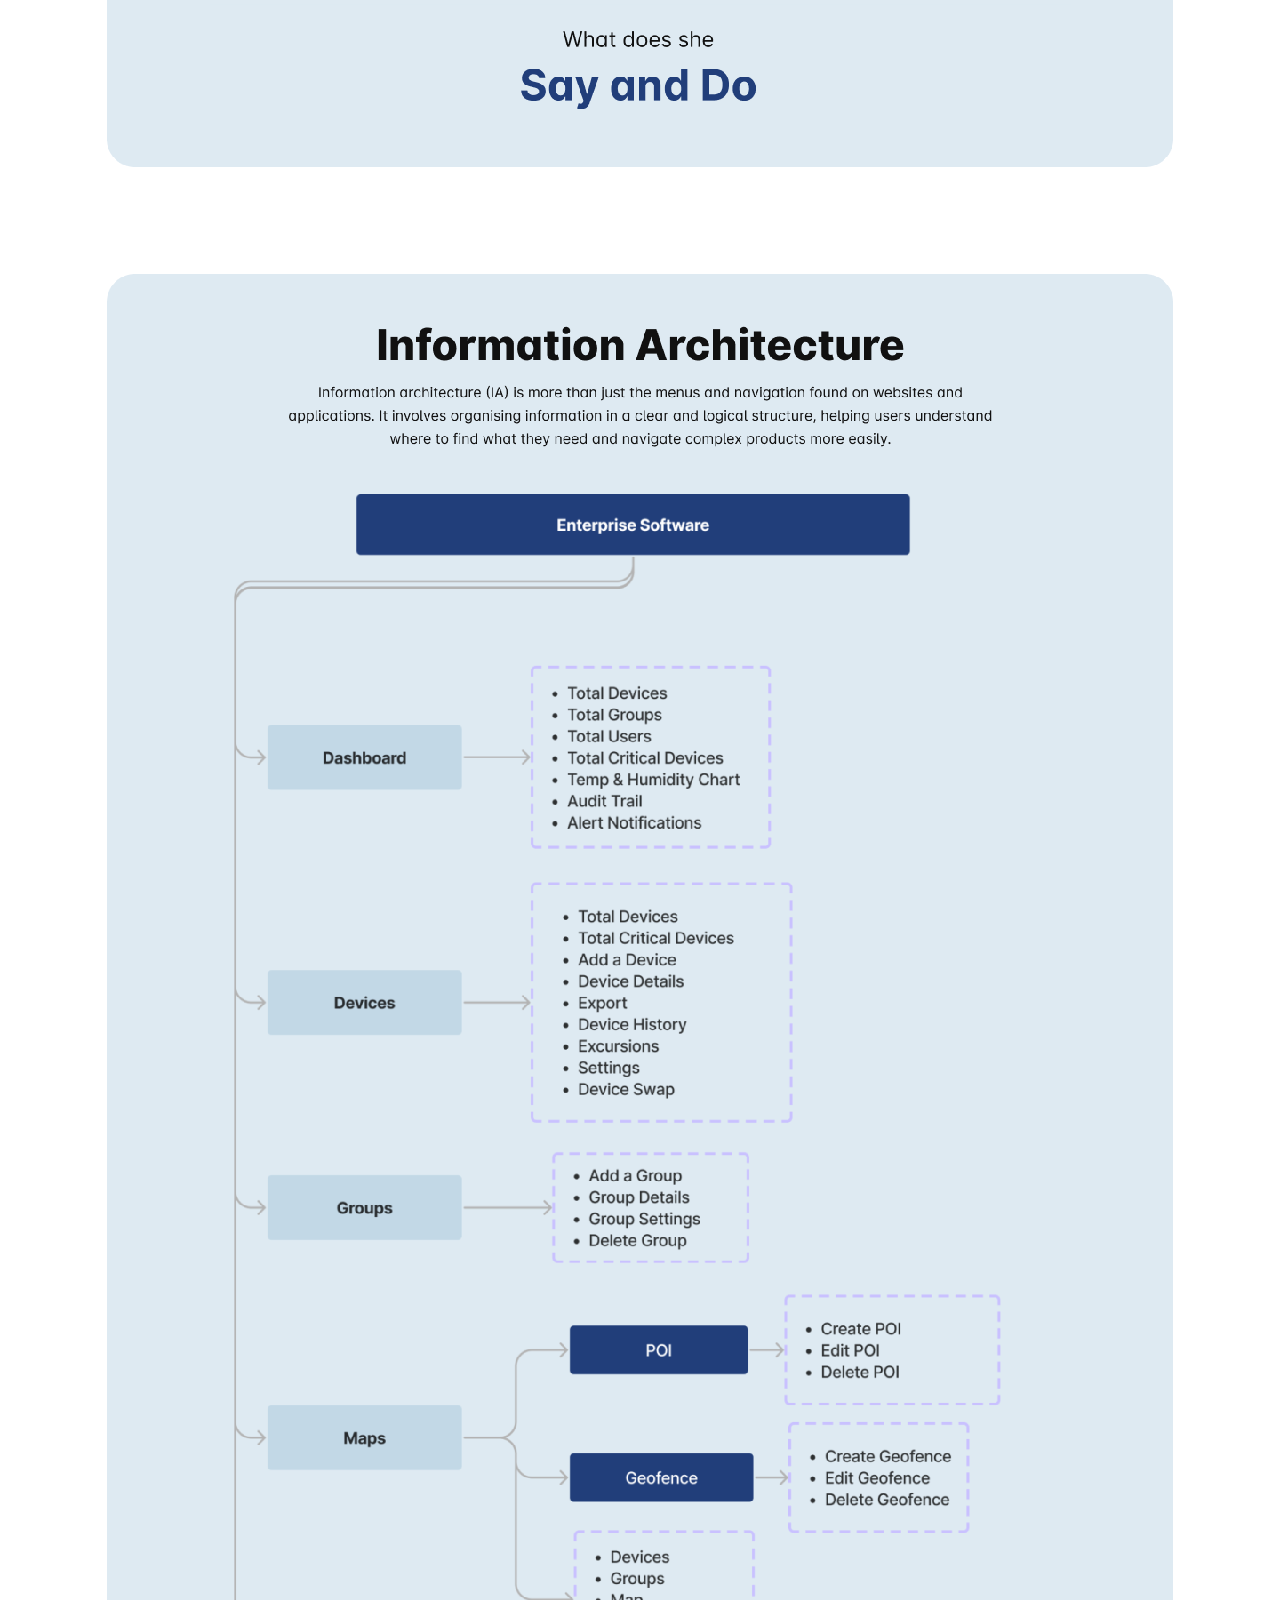
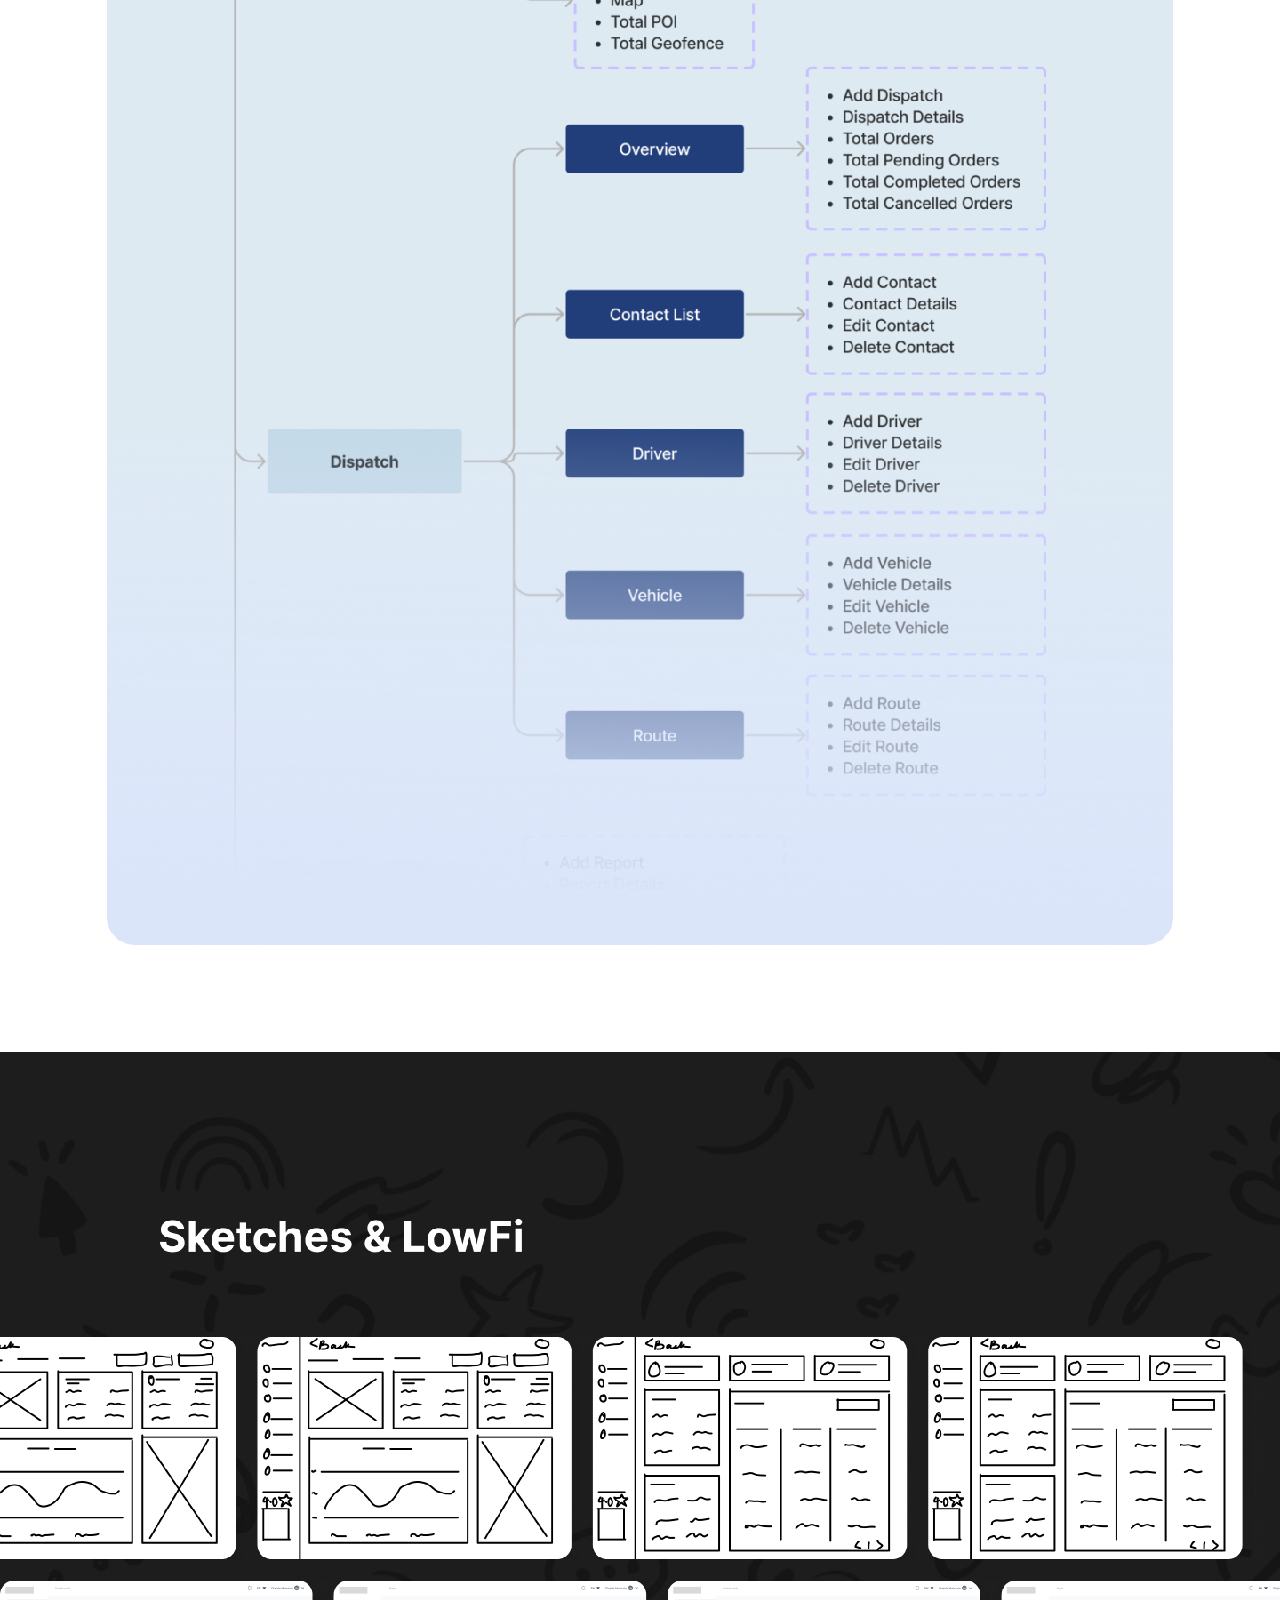
==== commit 3f1402d5: "Fix clipped Figorr role descriptions" ====
--- a/figorr-case-study.html
+++ b/figorr-case-study.html
@@ -41,7 +41,7 @@
         <h1 id="figorr-case-title" class="sr-only">Figorr Enterprise Case Study</h1>
         <a class="case-study-back-link" href="./works.html" aria-label="Back to selected works"></a>
         <figure class="case-study-section">
-          <img src="./assets/images/figorr-case/figorr-case-study.png" alt="Figorr enterprise product design case study" width="1440" height="26481" />
+          <img src="./assets/images/figorr-case/figorr-case-study.png" alt="Figorr enterprise product design case study" width="1440" height="26533" />
 <section class="figorr-conclusion" aria-labelledby="figorr-conclusion-title" data-node-id="47:62907">
   <div class="figorr-conclusion-heading">
     <h2 id="figorr-conclusion-title">Conclusion</h2>
